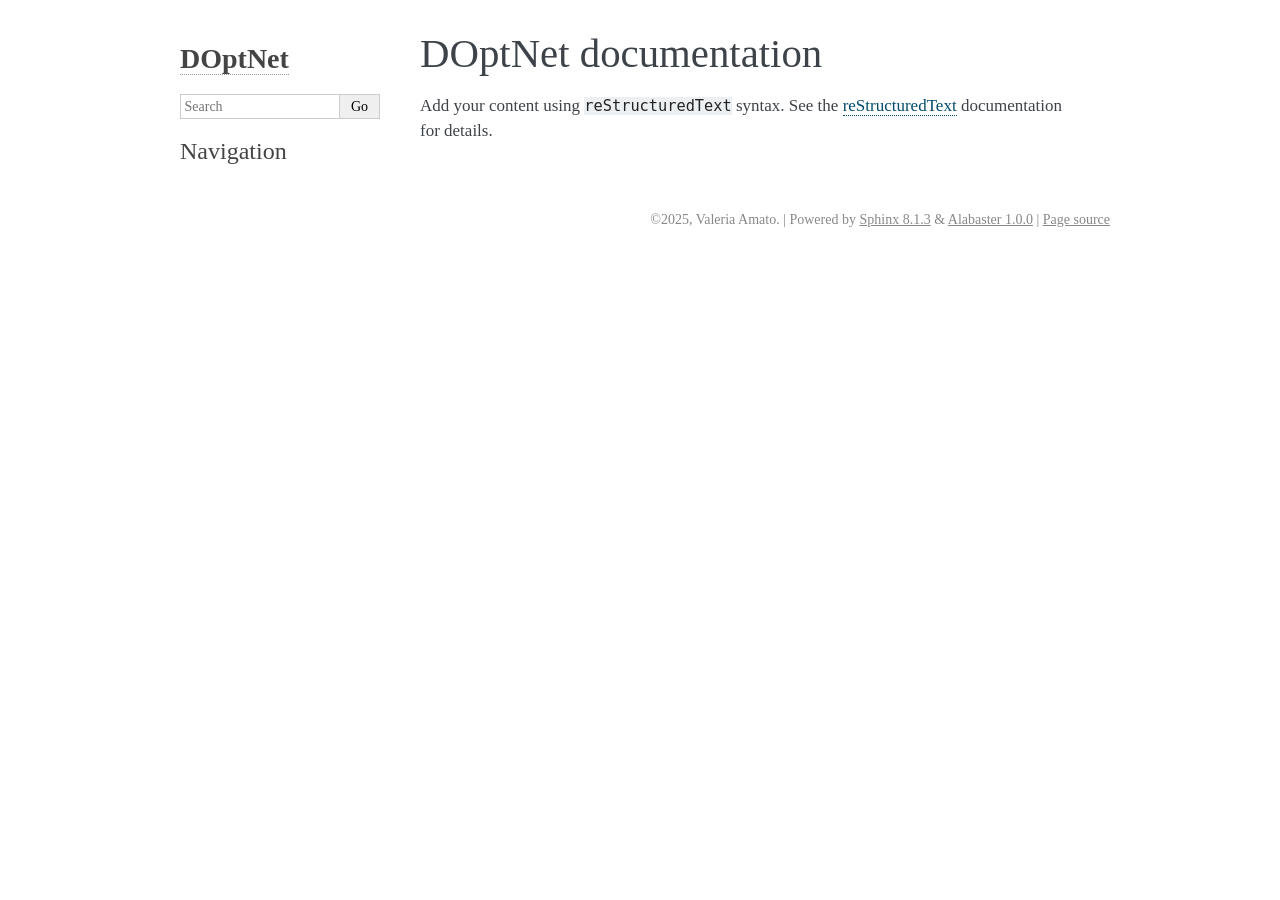
==== docs/_build/html/index.html @ 1e1698b0 "documentation build" ====
<!DOCTYPE html>

<html lang="en" data-content_root="./">
  <head>
    <meta charset="utf-8" />
    <meta name="viewport" content="width=device-width, initial-scale=1.0" /><meta name="viewport" content="width=device-width, initial-scale=1" />

    <title>DOptNet documentation &#8212; DOptNet 0.1.0 documentation</title>
    <link rel="stylesheet" type="text/css" href="_static/pygments.css?v=5ecbeea2" />
    <link rel="stylesheet" type="text/css" href="_static/basic.css?v=686e5160" />
    <link rel="stylesheet" type="text/css" href="_static/alabaster.css?v=27fed22d" />
    <script src="_static/documentation_options.js?v=01f34227"></script>
    <script src="_static/doctools.js?v=9bcbadda"></script>
    <script src="_static/sphinx_highlight.js?v=dc90522c"></script>
    <link rel="index" title="Index" href="genindex.html" />
    <link rel="search" title="Search" href="search.html" />
   
  <link rel="stylesheet" href="_static/custom.css" type="text/css" />
  

  
  

  </head><body>
  

    <div class="document">
      <div class="documentwrapper">
        <div class="bodywrapper">
          

          <div class="body" role="main">
            
  <section id="doptnet-documentation">
<h1>DOptNet documentation<a class="headerlink" href="#doptnet-documentation" title="Link to this heading">¶</a></h1>
<p>Add your content using <code class="docutils literal notranslate"><span class="pre">reStructuredText</span></code> syntax. See the
<a class="reference external" href="https://www.sphinx-doc.org/en/master/usage/restructuredtext/index.html">reStructuredText</a>
documentation for details.</p>
<div class="toctree-wrapper compound">
</div>
</section>


          </div>
          
        </div>
      </div>
      <div class="sphinxsidebar" role="navigation" aria-label="Main">
        <div class="sphinxsidebarwrapper">
<h1 class="logo"><a href="#">DOptNet</a></h1>









<search id="searchbox" style="display: none" role="search">
    <div class="searchformwrapper">
    <form class="search" action="search.html" method="get">
      <input type="text" name="q" aria-labelledby="searchlabel" autocomplete="off" autocorrect="off" autocapitalize="off" spellcheck="false" placeholder="Search"/>
      <input type="submit" value="Go" />
    </form>
    </div>
</search>
<script>document.getElementById('searchbox').style.display = "block"</script><h3>Navigation</h3>

<div class="relations">
<h3>Related Topics</h3>
<ul>
  <li><a href="#">Documentation overview</a><ul>
  </ul></li>
</ul>
</div>








        </div>
      </div>
      <div class="clearer"></div>
    </div>
    <div class="footer">
      &#169;2025, Valeria Amato.
      
      |
      Powered by <a href="https://www.sphinx-doc.org/">Sphinx 8.1.3</a>
      &amp; <a href="https://alabaster.readthedocs.io">Alabaster 1.0.0</a>
      
      |
      <a href="_sources/index.rst.txt"
          rel="nofollow">Page source</a>
    </div>

    

    
  </body>
</html>
---- docs/_build/html/_static/basic.css ----
/*
 * Sphinx stylesheet -- basic theme.
 */

/* -- main layout ----------------------------------------------------------- */

div.clearer {
    clear: both;
}

div.section::after {
    display: block;
    content: '';
    clear: left;
}

/* -- relbar ---------------------------------------------------------------- */

div.related {
    width: 100%;
    font-size: 90%;
}

div.related h3 {
    display: none;
}

div.related ul {
    margin: 0;
    padding: 0 0 0 10px;
    list-style: none;
}

div.related li {
    display: inline;
}

div.related li.right {
    float: right;
    margin-right: 5px;
}

/* -- sidebar --------------------------------------------------------------- */

div.sphinxsidebarwrapper {
    padding: 10px 5px 0 10px;
}

div.sphinxsidebar {
    float: left;
    width: 230px;
    margin-left: -100%;
    font-size: 90%;
    word-wrap: break-word;
    overflow-wrap : break-word;
}

div.sphinxsidebar ul {
    list-style: none;
}

div.sphinxsidebar ul ul,
div.sphinxsidebar ul.want-points {
    margin-left: 20px;
    list-style: square;
}

div.sphinxsidebar ul ul {
    margin-top: 0;
    margin-bottom: 0;
}

div.sphinxsidebar form {
    margin-top: 10px;
}

div.sphinxsidebar input {
    border: 1px solid #98dbcc;
    font-family: sans-serif;
    font-size: 1em;
}

div.sphinxsidebar #searchbox form.search {
    overflow: hidden;
}

div.sphinxsidebar #searchbox input[type="text"] {
    float: left;
    width: 80%;
    padding: 0.25em;
    box-sizing: border-box;
}

div.sphinxsidebar #searchbox input[type="submit"] {
    float: left;
    width: 20%;
    border-left: none;
    padding: 0.25em;
    box-sizing: border-box;
}


img {
    border: 0;
    max-width: 100%;
}

/* -- search page ----------------------------------------------------------- */

ul.search {
    margin-top: 10px;
}

ul.search li {
    padding: 5px 0;
}

ul.search li a {
    font-weight: bold;
}

ul.search li p.context {
    color: #888;
    margin: 2px 0 0 30px;
    text-align: left;
}

ul.keywordmatches li.goodmatch a {
    font-weight: bold;
}

/* -- index page ------------------------------------------------------------ */

table.contentstable {
    width: 90%;
    margin-left: auto;
    margin-right: auto;
}

table.contentstable p.biglink {
    line-height: 150%;
}

a.biglink {
    font-size: 1.3em;
}

span.linkdescr {
    font-style: italic;
    padding-top: 5px;
    font-size: 90%;
}

/* -- general index --------------------------------------------------------- */

table.indextable {
    width: 100%;
}

table.indextable td {
    text-align: left;
    vertical-align: top;
}

table.indextable ul {
    margin-top: 0;
    margin-bottom: 0;
    list-style-type: none;
}

table.indextable > tbody > tr > td > ul {
    padding-left: 0em;
}

table.indextable tr.pcap {
    height: 10px;
}

table.indextable tr.cap {
    margin-top: 10px;
    background-color: #f2f2f2;
}

img.toggler {
    margin-right: 3px;
    margin-top: 3px;
    cursor: pointer;
}

div.modindex-jumpbox {
    border-top: 1px solid #ddd;
    border-bottom: 1px solid #ddd;
    margin: 1em 0 1em 0;
    padding: 0.4em;
}

div.genindex-jumpbox {
    border-top: 1px solid #ddd;
    border-bottom: 1px solid #ddd;
    margin: 1em 0 1em 0;
    padding: 0.4em;
}

/* -- domain module index --------------------------------------------------- */

table.modindextable td {
    padding: 2px;
    border-collapse: collapse;
}

/* -- general body styles --------------------------------------------------- */

div.body {
    min-width: inherit;
    max-width: 800px;
}

div.body p, div.body dd, div.body li, div.body blockquote {
    -moz-hyphens: auto;
    -ms-hyphens: auto;
    -webkit-hyphens: auto;
    hyphens: auto;
}

a.headerlink {
    visibility: hidden;
}

a:visited {
    color: #551A8B;
}

h1:hover > a.headerlink,
h2:hover > a.headerlink,
h3:hover > a.headerlink,
h4:hover > a.headerlink,
h5:hover > a.headerlink,
h6:hover > a.headerlink,
dt:hover > a.headerlink,
caption:hover > a.headerlink,
p.caption:hover > a.headerlink,
div.code-block-caption:hover > a.headerlink {
    visibility: visible;
}

div.body p.caption {
    text-align: inherit;
}

div.body td {
    text-align: left;
}

.first {
    margin-top: 0 !important;
}

p.rubric {
    margin-top: 30px;
    font-weight: bold;
}

img.align-left, figure.align-left, .figure.align-left, object.align-left {
    clear: left;
    float: left;
    margin-right: 1em;
}

img.align-right, figure.align-right, .figure.align-right, object.align-right {
    clear: right;
    float: right;
    margin-left: 1em;
}

img.align-center, figure.align-center, .figure.align-center, object.align-center {
  display: block;
  margin-left: auto;
  margin-right: auto;
}

img.align-default, figure.align-default, .figure.align-default {
  display: block;
  margin-left: auto;
  margin-right: auto;
}

.align-left {
    text-align: left;
}

.align-center {
    text-align: center;
}

.align-default {
    text-align: center;
}

.align-right {
    text-align: right;
}

/* -- sidebars -------------------------------------------------------------- */

div.sidebar,
aside.sidebar {
    margin: 0 0 0.5em 1em;
    border: 1px solid #ddb;
    padding: 7px;
    background-color: #ffe;
    width: 40%;
    float: right;
    clear: right;
    overflow-x: auto;
}

p.sidebar-title {
    font-weight: bold;
}

nav.contents,
aside.topic,
div.admonition, div.topic, blockquote {
    clear: left;
}

/* -- topics ---------------------------------------------------------------- */

nav.contents,
aside.topic,
div.topic {
    border: 1px solid #ccc;
    padding: 7px;
    margin: 10px 0 10px 0;
}

p.topic-title {
    font-size: 1.1em;
    font-weight: bold;
    margin-top: 10px;
}

/* -- admonitions ----------------------------------------------------------- */

div.admonition {
    margin-top: 10px;
    margin-bottom: 10px;
    padding: 7px;
}

div.admonition dt {
    font-weight: bold;
}

p.admonition-title {
    margin: 0px 10px 5px 0px;
    font-weight: bold;
}

div.body p.centered {
    text-align: center;
    margin-top: 25px;
}

/* -- content of sidebars/topics/admonitions -------------------------------- */

div.sidebar > :last-child,
aside.sidebar > :last-child,
nav.contents > :last-child,
aside.topic > :last-child,
div.topic > :last-child,
div.admonition > :last-child {
    margin-bottom: 0;
}

div.sidebar::after,
aside.sidebar::after,
nav.contents::after,
aside.topic::after,
div.topic::after,
div.admonition::after,
blockquote::after {
    display: block;
    content: '';
    clear: both;
}

/* -- tables ---------------------------------------------------------------- */

table.docutils {
    margin-top: 10px;
    margin-bottom: 10px;
    border: 0;
    border-collapse: collapse;
}

table.align-center {
    margin-left: auto;
    margin-right: auto;
}

table.align-default {
    margin-left: auto;
    margin-right: auto;
}

table caption span.caption-number {
    font-style: italic;
}

table caption span.caption-text {
}

table.docutils td, table.docutils th {
    padding: 1px 8px 1px 5px;
    border-top: 0;
    border-left: 0;
    border-right: 0;
    border-bottom: 1px solid #aaa;
}

th {
    text-align: left;
    padding-right: 5px;
}

table.citation {
    border-left: solid 1px gray;
    margin-left: 1px;
}

table.citation td {
    border-bottom: none;
}

th > :first-child,
td > :first-child {
    margin-top: 0px;
}

th > :last-child,
td > :last-child {
    margin-bottom: 0px;
}

/* -- figures --------------------------------------------------------------- */

div.figure, figure {
    margin: 0.5em;
    padding: 0.5em;
}

div.figure p.caption, figcaption {
    padding: 0.3em;
}

div.figure p.caption span.caption-number,
figcaption span.caption-number {
    font-style: italic;
}

div.figure p.caption span.caption-text,
figcaption span.caption-text {
}

/* -- field list styles ----------------------------------------------------- */

table.field-list td, table.field-list th {
    border: 0 !important;
}

.field-list ul {
    margin: 0;
    padding-left: 1em;
}

.field-list p {
    margin: 0;
}

.field-name {
    -moz-hyphens: manual;
    -ms-hyphens: manual;
    -webkit-hyphens: manual;
    hyphens: manual;
}

/* -- hlist styles ---------------------------------------------------------- */

table.hlist {
    margin: 1em 0;
}

table.hlist td {
    vertical-align: top;
}

/* -- object description styles --------------------------------------------- */

.sig {
	font-family: 'Consolas', 'Menlo', 'DejaVu Sans Mono', 'Bitstream Vera Sans Mono', monospace;
}

.sig-name, code.descname {
    background-color: transparent;
    font-weight: bold;
}

.sig-name {
	font-size: 1.1em;
}

code.descname {
    font-size: 1.2em;
}

.sig-prename, code.descclassname {
    background-color: transparent;
}

.optional {
    font-size: 1.3em;
}

.sig-paren {
    font-size: larger;
}

.sig-param.n {
	font-style: italic;
}

/* C++ specific styling */

.sig-inline.c-texpr,
.sig-inline.cpp-texpr {
	font-family: unset;
}

.sig.c   .k, .sig.c   .kt,
.sig.cpp .k, .sig.cpp .kt {
	color: #0033B3;
}

.sig.c   .m,
.sig.cpp .m {
	color: #1750EB;
}

.sig.c   .s, .sig.c   .sc,
.sig.cpp .s, .sig.cpp .sc {
	color: #067D17;
}


/* -- other body styles ----------------------------------------------------- */

ol.arabic {
    list-style: decimal;
}

ol.loweralpha {
    list-style: lower-alpha;
}

ol.upperalpha {
    list-style: upper-alpha;
}

ol.lowerroman {
    list-style: lower-roman;
}

ol.upperroman {
    list-style: upper-roman;
}

:not(li) > ol > li:first-child > :first-child,
:not(li) > ul > li:first-child > :first-child {
    margin-top: 0px;
}

:not(li) > ol > li:last-child > :last-child,
:not(li) > ul > li:last-child > :last-child {
    margin-bottom: 0px;
}

ol.simple ol p,
ol.simple ul p,
ul.simple ol p,
ul.simple ul p {
    margin-top: 0;
}

ol.simple > li:not(:first-child) > p,
ul.simple > li:not(:first-child) > p {
    margin-top: 0;
}

ol.simple p,
ul.simple p {
    margin-bottom: 0;
}

aside.footnote > span,
div.citation > span {
    float: left;
}
aside.footnote > span:last-of-type,
div.citation > span:last-of-type {
  padding-right: 0.5em;
}
aside.footnote > p {
  margin-left: 2em;
}
div.citation > p {
  margin-left: 4em;
}
aside.footnote > p:last-of-type,
div.citation > p:last-of-type {
    margin-bottom: 0em;
}
aside.footnote > p:last-of-type:after,
div.citation > p:last-of-type:after {
    content: "";
    clear: both;
}

dl.field-list {
    display: grid;
    grid-template-columns: fit-content(30%) auto;
}

dl.field-list > dt {
    font-weight: bold;
    word-break: break-word;
    padding-left: 0.5em;
    padding-right: 5px;
}

dl.field-list > dd {
    padding-left: 0.5em;
    margin-top: 0em;
    margin-left: 0em;
    margin-bottom: 0em;
}

dl {
    margin-bottom: 15px;
}

dd > :first-child {
    margin-top: 0px;
}

dd ul, dd table {
    margin-bottom: 10px;
}

dd {
    margin-top: 3px;
    margin-bottom: 10px;
    margin-left: 30px;
}

.sig dd {
    margin-top: 0px;
    margin-bottom: 0px;
}

.sig dl {
    margin-top: 0px;
    margin-bottom: 0px;
}

dl > dd:last-child,
dl > dd:last-child > :last-child {
    margin-bottom: 0;
}

dt:target, span.highlighted {
    background-color: #fbe54e;
}

rect.highlighted {
    fill: #fbe54e;
}

dl.glossary dt {
    font-weight: bold;
    font-size: 1.1em;
}

.versionmodified {
    font-style: italic;
}

.system-message {
    background-color: #fda;
    padding: 5px;
    border: 3px solid red;
}

.footnote:target  {
    background-color: #ffa;
}

.line-block {
    display: block;
    margin-top: 1em;
    margin-bottom: 1em;
}

.line-block .line-block {
    margin-top: 0;
    margin-bottom: 0;
    margin-left: 1.5em;
}

.guilabel, .menuselection {
    font-family: sans-serif;
}

.accelerator {
    text-decoration: underline;
}

.classifier {
    font-style: oblique;
}

.classifier:before {
    font-style: normal;
    margin: 0 0.5em;
    content: ":";
    display: inline-block;
}

abbr, acronym {
    border-bottom: dotted 1px;
    cursor: help;
}

.translated {
    background-color: rgba(207, 255, 207, 0.2)
}

.untranslated {
    background-color: rgba(255, 207, 207, 0.2)
}

/* -- code displays --------------------------------------------------------- */

pre {
    overflow: auto;
    overflow-y: hidden;  /* fixes display issues on Chrome browsers */
}

pre, div[class*="highlight-"] {
    clear: both;
}

span.pre {
    -moz-hyphens: none;
    -ms-hyphens: none;
    -webkit-hyphens: none;
    hyphens: none;
    white-space: nowrap;
}

div[class*="highlight-"] {
    margin: 1em 0;
}

td.linenos pre {
    border: 0;
    background-color: transparent;
    color: #aaa;
}

table.highlighttable {
    display: block;
}

table.highlighttable tbody {
    display: block;
}

table.highlighttable tr {
    display: flex;
}

table.highlighttable td {
    margin: 0;
    padding: 0;
}

table.highlighttable td.linenos {
    padding-right: 0.5em;
}

table.highlighttable td.code {
    flex: 1;
    overflow: hidden;
}

.highlight .hll {
    display: block;
}

div.highlight pre,
table.highlighttable pre {
    margin: 0;
}

div.code-block-caption + div {
    margin-top: 0;
}

div.code-block-caption {
    margin-top: 1em;
    padding: 2px 5px;
    font-size: small;
}

div.code-block-caption code {
    background-color: transparent;
}

table.highlighttable td.linenos,
span.linenos,
div.highlight span.gp {  /* gp: Generic.Prompt */
  user-select: none;
  -webkit-user-select: text; /* Safari fallback only */
  -webkit-user-select: none; /* Chrome/Safari */
  -moz-user-select: none; /* Firefox */
  -ms-user-select: none; /* IE10+ */
}

div.code-block-caption span.caption-number {
    padding: 0.1em 0.3em;
    font-style: italic;
}

div.code-block-caption span.caption-text {
}

div.literal-block-wrapper {
    margin: 1em 0;
}

code.xref, a code {
    background-color: transparent;
    font-weight: bold;
}

h1 code, h2 code, h3 code, h4 code, h5 code, h6 code {
    background-color: transparent;
}

.viewcode-link {
    float: right;
}

.viewcode-back {
    float: right;
    font-family: sans-serif;
}

div.viewcode-block:target {
    margin: -1px -10px;
    padding: 0 10px;
}

/* -- math display ---------------------------------------------------------- */

img.math {
    vertical-align: middle;
}

div.body div.math p {
    text-align: center;
}

span.eqno {
    float: right;
}

span.eqno a.headerlink {
    position: absolute;
    z-index: 1;
}

div.math:hover a.headerlink {
    visibility: visible;
}

/* -- printout stylesheet --------------------------------------------------- */

@media print {
    div.document,
    div.documentwrapper,
    div.bodywrapper {
        margin: 0 !important;
        width: 100%;
    }

    div.sphinxsidebar,
    div.related,
    div.footer,
    #top-link {
        display: none;
    }
}
---- docs/_build/html/_static/alabaster.css ----
/* -- page layout ----------------------------------------------------------- */

body {
    font-family: Georgia, serif;
    font-size: 17px;
    background-color: #fff;
    color: #000;
    margin: 0;
    padding: 0;
}


div.document {
    width: 940px;
    margin: 30px auto 0 auto;
}

div.documentwrapper {
    float: left;
    width: 100%;
}

div.bodywrapper {
    margin: 0 0 0 220px;
}

div.sphinxsidebar {
    width: 220px;
    font-size: 14px;
    line-height: 1.5;
}

hr {
    border: 1px solid #B1B4B6;
}

div.body {
    background-color: #fff;
    color: #3E4349;
    padding: 0 30px 0 30px;
}

div.body > .section {
    text-align: left;
}

div.footer {
    width: 940px;
    margin: 20px auto 30px auto;
    font-size: 14px;
    color: #888;
    text-align: right;
}

div.footer a {
    color: #888;
}

p.caption {
    font-family: inherit;
    font-size: inherit;
}


div.relations {
    display: none;
}


div.sphinxsidebar {
    max-height: 100%;
    overflow-y: auto;
}

div.sphinxsidebar a {
    color: #444;
    text-decoration: none;
    border-bottom: 1px dotted #999;
}

div.sphinxsidebar a:hover {
    border-bottom: 1px solid #999;
}

div.sphinxsidebarwrapper {
    padding: 18px 10px;
}

div.sphinxsidebarwrapper p.logo {
    padding: 0;
    margin: -10px 0 0 0px;
    text-align: center;
}

div.sphinxsidebarwrapper h1.logo {
    margin-top: -10px;
    text-align: center;
    margin-bottom: 5px;
    text-align: left;
}

div.sphinxsidebarwrapper h1.logo-name {
    margin-top: 0px;
}

div.sphinxsidebarwrapper p.blurb {
    margin-top: 0;
    font-style: normal;
}

div.sphinxsidebar h3,
div.sphinxsidebar h4 {
    font-family: Georgia, serif;
    color: #444;
    font-size: 24px;
    font-weight: normal;
    margin: 0 0 5px 0;
    padding: 0;
}

div.sphinxsidebar h4 {
    font-size: 20px;
}

div.sphinxsidebar h3 a {
    color: #444;
}

div.sphinxsidebar p.logo a,
div.sphinxsidebar h3 a,
div.sphinxsidebar p.logo a:hover,
div.sphinxsidebar h3 a:hover {
    border: none;
}

div.sphinxsidebar p {
    color: #555;
    margin: 10px 0;
}

div.sphinxsidebar ul {
    margin: 10px 0;
    padding: 0;
    color: #000;
}

div.sphinxsidebar ul li.toctree-l1 > a {
    font-size: 120%;
}

div.sphinxsidebar ul li.toctree-l2 > a {
    font-size: 110%;
}

div.sphinxsidebar input {
    border: 1px solid #CCC;
    font-family: Georgia, serif;
    font-size: 1em;
}

div.sphinxsidebar #searchbox {
    margin: 1em 0;
}

div.sphinxsidebar .search > div {
    display: table-cell;
}

div.sphinxsidebar hr {
    border: none;
    height: 1px;
    color: #AAA;
    background: #AAA;

    text-align: left;
    margin-left: 0;
    width: 50%;
}

div.sphinxsidebar .badge {
    border-bottom: none;
}

div.sphinxsidebar .badge:hover {
    border-bottom: none;
}

/* To address an issue with donation coming after search */
div.sphinxsidebar h3.donation {
    margin-top: 10px;
}

/* -- body styles ----------------------------------------------------------- */

a {
    color: #004B6B;
    text-decoration: underline;
}

a:hover {
    color: #6D4100;
    text-decoration: underline;
}

div.body h1,
div.body h2,
div.body h3,
div.body h4,
div.body h5,
div.body h6 {
    font-family: Georgia, serif;
    font-weight: normal;
    margin: 30px 0px 10px 0px;
    padding: 0;
}

div.body h1 { margin-top: 0; padding-top: 0; font-size: 240%; }
div.body h2 { font-size: 180%; }
div.body h3 { font-size: 150%; }
div.body h4 { font-size: 130%; }
div.body h5 { font-size: 100%; }
div.body h6 { font-size: 100%; }

a.headerlink {
    color: #DDD;
    padding: 0 4px;
    text-decoration: none;
}

a.headerlink:hover {
    color: #444;
    background: #EAEAEA;
}

div.body p, div.body dd, div.body li {
    line-height: 1.4em;
}

div.admonition {
    margin: 20px 0px;
    padding: 10px 30px;
    background-color: #EEE;
    border: 1px solid #CCC;
}

div.admonition tt.xref, div.admonition code.xref, div.admonition a tt {
    background-color: #FBFBFB;
    border-bottom: 1px solid #fafafa;
}

div.admonition p.admonition-title {
    font-family: Georgia, serif;
    font-weight: normal;
    font-size: 24px;
    margin: 0 0 10px 0;
    padding: 0;
    line-height: 1;
}

div.admonition p.last {
    margin-bottom: 0;
}

dt:target, .highlight {
    background: #FAF3E8;
}

div.warning {
    background-color: #FCC;
    border: 1px solid #FAA;
}

div.danger {
    background-color: #FCC;
    border: 1px solid #FAA;
    -moz-box-shadow: 2px 2px 4px #D52C2C;
    -webkit-box-shadow: 2px 2px 4px #D52C2C;
    box-shadow: 2px 2px 4px #D52C2C;
}

div.error {
    background-color: #FCC;
    border: 1px solid #FAA;
    -moz-box-shadow: 2px 2px 4px #D52C2C;
    -webkit-box-shadow: 2px 2px 4px #D52C2C;
    box-shadow: 2px 2px 4px #D52C2C;
}

div.caution {
    background-color: #FCC;
    border: 1px solid #FAA;
}

div.attention {
    background-color: #FCC;
    border: 1px solid #FAA;
}

div.important {
    background-color: #EEE;
    border: 1px solid #CCC;
}

div.note {
    background-color: #EEE;
    border: 1px solid #CCC;
}

div.tip {
    background-color: #EEE;
    border: 1px solid #CCC;
}

div.hint {
    background-color: #EEE;
    border: 1px solid #CCC;
}

div.seealso {
    background-color: #EEE;
    border: 1px solid #CCC;
}

div.topic {
    background-color: #EEE;
}

p.admonition-title {
    display: inline;
}

p.admonition-title:after {
    content: ":";
}

pre, tt, code {
    font-family: 'Consolas', 'Menlo', 'DejaVu Sans Mono', 'Bitstream Vera Sans Mono', monospace;
    font-size: 0.9em;
}

.hll {
    background-color: #FFC;
    margin: 0 -12px;
    padding: 0 12px;
    display: block;
}

img.screenshot {
}

tt.descname, tt.descclassname, code.descname, code.descclassname {
    font-size: 0.95em;
}

tt.descname, code.descname {
    padding-right: 0.08em;
}

img.screenshot {
    -moz-box-shadow: 2px 2px 4px #EEE;
    -webkit-box-shadow: 2px 2px 4px #EEE;
    box-shadow: 2px 2px 4px #EEE;
}

table.docutils {
    border: 1px solid #888;
    -moz-box-shadow: 2px 2px 4px #EEE;
    -webkit-box-shadow: 2px 2px 4px #EEE;
    box-shadow: 2px 2px 4px #EEE;
}

table.docutils td, table.docutils th {
    border: 1px solid #888;
    padding: 0.25em 0.7em;
}

table.field-list, table.footnote {
    border: none;
    -moz-box-shadow: none;
    -webkit-box-shadow: none;
    box-shadow: none;
}

table.footnote {
    margin: 15px 0;
    width: 100%;
    border: 1px solid #EEE;
    background: #FDFDFD;
    font-size: 0.9em;
}

table.footnote + table.footnote {
    margin-top: -15px;
    border-top: none;
}

table.field-list th {
    padding: 0 0.8em 0 0;
}

table.field-list td {
    padding: 0;
}

table.field-list p {
    margin-bottom: 0.8em;
}

/* Cloned from
 * https://github.com/sphinx-doc/sphinx/commit/ef60dbfce09286b20b7385333d63a60321784e68
 */
.field-name {
    -moz-hyphens: manual;
    -ms-hyphens: manual;
    -webkit-hyphens: manual;
    hyphens: manual;
}

table.footnote td.label {
    width: .1px;
    padding: 0.3em 0 0.3em 0.5em;
}

table.footnote td {
    padding: 0.3em 0.5em;
}

dl {
    margin-left: 0;
    margin-right: 0;
    margin-top: 0;
    padding: 0;
}

dl dd {
    margin-left: 30px;
}

blockquote {
    margin: 0 0 0 30px;
    padding: 0;
}

ul, ol {
    /* Matches the 30px from the narrow-screen "li > ul" selector below */
    margin: 10px 0 10px 30px;
    padding: 0;
}

pre {
    background: unset;
    padding: 7px 30px;
    margin: 15px 0px;
    line-height: 1.3em;
}

div.viewcode-block:target {
    background: #ffd;
}

dl pre, blockquote pre, li pre {
    margin-left: 0;
    padding-left: 30px;
}

tt, code {
    background-color: #ecf0f3;
    color: #222;
    /* padding: 1px 2px; */
}

tt.xref, code.xref, a tt {
    background-color: #FBFBFB;
    border-bottom: 1px solid #fff;
}

a.reference {
    text-decoration: none;
    border-bottom: 1px dotted #004B6B;
}

a.reference:hover {
    border-bottom: 1px solid #6D4100;
}

/* Don't put an underline on images */
a.image-reference, a.image-reference:hover {
    border-bottom: none;
}

a.footnote-reference {
    text-decoration: none;
    font-size: 0.7em;
    vertical-align: top;
    border-bottom: 1px dotted #004B6B;
}

a.footnote-reference:hover {
    border-bottom: 1px solid #6D4100;
}

a:hover tt, a:hover code {
    background: #EEE;
}

@media screen and (max-width: 940px) {

    body {
        margin: 0;
        padding: 20px 30px;
    }

    div.documentwrapper {
        float: none;
        background: #fff;
        margin-left: 0;
        margin-top: 0;
        margin-right: 0;
        margin-bottom: 0;
    }

    div.sphinxsidebar {
        display: block;
        float: none;
        width: unset;
        margin: 50px -30px -20px -30px;
        padding: 10px 20px;
        background: #333;
        color: #FFF;
    }

    div.sphinxsidebar h3, div.sphinxsidebar h4, div.sphinxsidebar p,
    div.sphinxsidebar h3 a {
        color: #fff;
    }

    div.sphinxsidebar a {
        color: #AAA;
    }

    div.sphinxsidebar p.logo {
        display: none;
    }

    div.document {
        width: 100%;
        margin: 0;
    }

    div.footer {
        display: none;
    }

    div.bodywrapper {
        margin: 0;
    }

    div.body {
        min-height: 0;
        min-width: auto; /* fixes width on small screens, breaks .hll */
        padding: 0;
    }
    
    .hll {
        /* "fixes" the breakage */
        width: max-content;
    }

    .rtd_doc_footer {
        display: none;
    }

    .document {
        width: auto;
    }

    .footer {
        width: auto;
    }

    .github {
        display: none;
    }

    ul {
        margin-left: 0;
    }

    li > ul {
       /* Matches the 30px from the "ul, ol" selector above */
        margin-left: 30px;
    }
}


/* misc. */

.revsys-inline {
    display: none!important;
}

/* Hide ugly table cell borders in ..bibliography:: directive output */
table.docutils.citation, table.docutils.citation td, table.docutils.citation th {
  border: none;
  /* Below needed in some edge cases; if not applied, bottom shadows appear */
  -moz-box-shadow: none;
  -webkit-box-shadow: none;
  box-shadow: none;
}


/* relbar */

.related {
    line-height: 30px;
    width: 100%;
    font-size: 0.9rem;
}

.related.top {
    border-bottom: 1px solid #EEE;
    margin-bottom: 20px;
}

.related.bottom {
    border-top: 1px solid #EEE;
}

.related ul {
    padding: 0;
    margin: 0;
    list-style: none;
}

.related li {
    display: inline;
}

nav#rellinks {
    float: right;
}

nav#rellinks li+li:before {
    content: "|";
}

nav#breadcrumbs li+li:before {
    content: "\00BB";
}

/* Hide certain items when printing */
@media print {
    div.related {
        display: none;
    }
}

img.github  {
    position: absolute;
    top: 0;
    border: 0;
    right: 0;
}
---- docs/_build/html/_static/custom.css ----
/* This file intentionally left blank. */
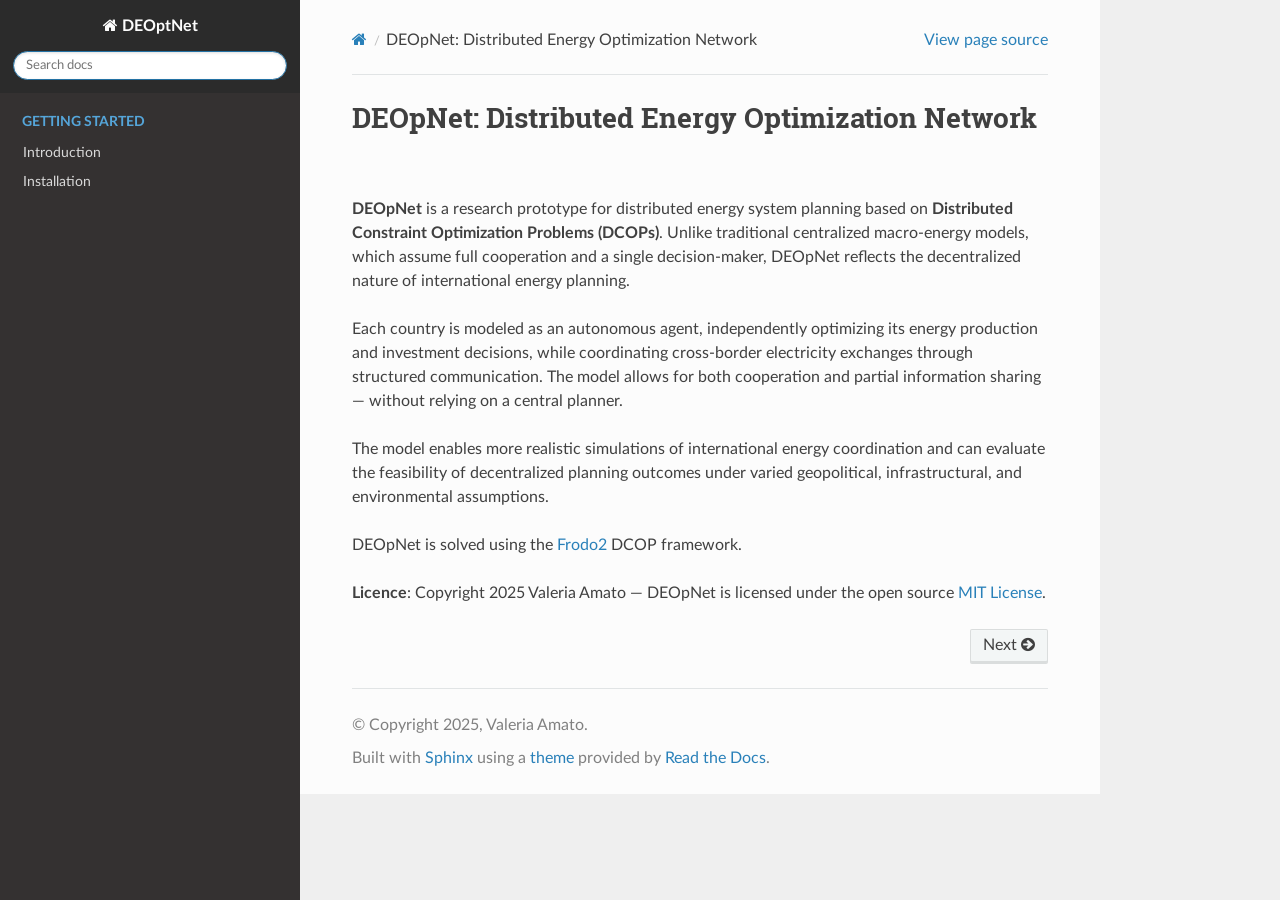
==== commit 17c65ef9: "update documentation - new layout" ====
--- a/docs/_build/html/index.html
+++ b/docs/_build/html/index.html
@@ -1,105 +1,124 @@
+
+
 <!DOCTYPE html>
+<html class="writer-html5" lang="en" data-content_root="./">
+<head>
+  <meta charset="utf-8" /><meta name="viewport" content="width=device-width, initial-scale=1" />
 
-<html lang="en" data-content_root="./">
-  <head>
-    <meta charset="utf-8" />
-    <meta name="viewport" content="width=device-width, initial-scale=1.0" /><meta name="viewport" content="width=device-width, initial-scale=1" />
+  <meta name="viewport" content="width=device-width, initial-scale=1.0" />
+  <title>DEOpNet: Distributed Energy Optimization Network &mdash; DEOptNet 0.1.0 documentation</title>
+      <link rel="stylesheet" type="text/css" href="_static/pygments.css?v=b86133f3" />
+      <link rel="stylesheet" type="text/css" href="_static/css/theme.css?v=e59714d7" />
+      <link rel="stylesheet" type="text/css" href="_static/custom.css?v=1c65b594" />
 
-    <title>DOptNet documentation &#8212; DOptNet 0.1.0 documentation</title>
-    <link rel="stylesheet" type="text/css" href="_static/pygments.css?v=5ecbeea2" />
-    <link rel="stylesheet" type="text/css" href="_static/basic.css?v=686e5160" />
-    <link rel="stylesheet" type="text/css" href="_static/alabaster.css?v=27fed22d" />
-    <script src="_static/documentation_options.js?v=01f34227"></script>
-    <script src="_static/doctools.js?v=9bcbadda"></script>
-    <script src="_static/sphinx_highlight.js?v=dc90522c"></script>
+  
+      <script src="_static/jquery.js?v=5d32c60e"></script>
+      <script src="_static/_sphinx_javascript_frameworks_compat.js?v=2cd50e6c"></script>
+      <script src="_static/documentation_options.js?v=01f34227"></script>
+      <script src="_static/doctools.js?v=9bcbadda"></script>
+      <script src="_static/sphinx_highlight.js?v=dc90522c"></script>
+    <script src="_static/js/theme.js"></script>
     <link rel="index" title="Index" href="genindex.html" />
     <link rel="search" title="Search" href="search.html" />
-   
-  <link rel="stylesheet" href="_static/custom.css" type="text/css" />
-  
+    <link rel="next" title="Introduction" href="getting-started/Introduction.html" /> 
+</head>
 
-  
-  
+<body class="wy-body-for-nav"> 
+  <div class="wy-grid-for-nav">
+    <nav data-toggle="wy-nav-shift" class="wy-nav-side">
+      <div class="wy-side-scroll">
+        <div class="wy-side-nav-search"  style="background: #2b2b2b" >
 
-  </head><body>
-  
+          
+          
+          <a href="#" class="icon icon-home">
+            DEOptNet
+          </a>
+<div role="search">
+  <form id="rtd-search-form" class="wy-form" action="search.html" method="get">
+    <input type="text" name="q" placeholder="Search docs" aria-label="Search docs" />
+    <input type="hidden" name="check_keywords" value="yes" />
+    <input type="hidden" name="area" value="default" />
+  </form>
+</div>
+        </div><div class="wy-menu wy-menu-vertical" data-spy="affix" role="navigation" aria-label="Navigation menu">
+              <p class="caption" role="heading"><span class="caption-text">Getting Started</span></p>
+<ul>
+<li class="toctree-l1"><a class="reference internal" href="getting-started/Introduction.html">Introduction</a></li>
+<li class="toctree-l1"><a class="reference internal" href="getting-started/Installation.html">Installation</a></li>
+</ul>
 
-    <div class="document">
-      <div class="documentwrapper">
-        <div class="bodywrapper">
-          
+        </div>
+      </div>
+    </nav>
 
-          <div class="body" role="main">
-            
-  <section id="doptnet-documentation">
-<h1>DOptNet documentation<a class="headerlink" href="#doptnet-documentation" title="Link to this heading">¶</a></h1>
-<p>Add your content using <code class="docutils literal notranslate"><span class="pre">reStructuredText</span></code> syntax. See the
-<a class="reference external" href="https://www.sphinx-doc.org/en/master/usage/restructuredtext/index.html">reStructuredText</a>
-documentation for details.</p>
+    <section data-toggle="wy-nav-shift" class="wy-nav-content-wrap"><nav class="wy-nav-top" aria-label="Mobile navigation menu"  style="background: #2b2b2b" >
+          <i data-toggle="wy-nav-top" class="fa fa-bars"></i>
+          <a href="#">DEOptNet</a>
+      </nav>
+
+      <div class="wy-nav-content">
+        <div class="rst-content">
+          <div role="navigation" aria-label="Page navigation">
+  <ul class="wy-breadcrumbs">
+      <li><a href="#" class="icon icon-home" aria-label="Home"></a></li>
+      <li class="breadcrumb-item active">DEOpNet: Distributed Energy Optimization Network</li>
+      <li class="wy-breadcrumbs-aside">
+            <a href="_sources/index.rst.txt" rel="nofollow"> View page source</a>
+      </li>
+  </ul>
+  <hr/>
+</div>
+          <div role="main" class="document" itemscope="itemscope" itemtype="http://schema.org/Article">
+           <div itemprop="articleBody">
+             
+  <section id="deopnet-distributed-energy-optimization-network">
+<h1>DEOpNet: Distributed Energy Optimization Network<a class="headerlink" href="#deopnet-distributed-energy-optimization-network" title="Link to this heading"></a></h1>
+<p><strong>DEOpNet</strong> is a research prototype for distributed energy system planning based on
+<strong>Distributed Constraint Optimization Problems (DCOPs)</strong>. Unlike traditional
+centralized macro-energy models, which assume full cooperation and a single decision-maker,
+DEOpNet reflects the decentralized nature of international energy planning.</p>
+<p>Each country is modeled as an autonomous agent, independently optimizing its energy
+production and investment decisions, while coordinating cross-border electricity exchanges
+through structured communication. The model allows for both cooperation and partial
+information sharing — without relying on a central planner.</p>
+<p>The model enables more realistic simulations of international energy coordination and
+can evaluate the feasibility of decentralized planning outcomes under varied geopolitical,
+infrastructural, and environmental assumptions.</p>
+<p>DEOpNet is solved using the <a class="reference external" href="https://frodo-ai.tech/">Frodo2</a> DCOP framework.</p>
 <div class="toctree-wrapper compound">
 </div>
+<p><strong>Licence</strong>: Copyright 2025 Valeria Amato — DEOpNet is licensed under the open source <a class="reference external" href="https://github.com/PyPSA/PyPSA/blob/master/LICENSE.txt">MIT License</a>.</p>
 </section>
 
 
+           </div>
           </div>
-          
+          <footer><div class="rst-footer-buttons" role="navigation" aria-label="Footer">
+        <a href="getting-started/Introduction.html" class="btn btn-neutral float-right" title="Introduction" accesskey="n" rel="next">Next <span class="fa fa-arrow-circle-right" aria-hidden="true"></span></a>
+    </div>
+
+  <hr/>
+
+  <div role="contentinfo">
+    <p>&#169; Copyright 2025, Valeria Amato.</p>
+  </div>
+
+  Built with <a href="https://www.sphinx-doc.org/">Sphinx</a> using a
+    <a href="https://github.com/readthedocs/sphinx_rtd_theme">theme</a>
+    provided by <a href="https://readthedocs.org">Read the Docs</a>.
+   
+
+</footer>
         </div>
       </div>
-      <div class="sphinxsidebar" role="navigation" aria-label="Main">
-        <div class="sphinxsidebarwrapper">
-<h1 class="logo"><a href="#">DOptNet</a></h1>
+    </section>
+  </div>
+  <script>
+      jQuery(function () {
+          SphinxRtdTheme.Navigation.enable(true);
+      });
+  </script> 
 
-
-
-
-
-
-
-
-
-<search id="searchbox" style="display: none" role="search">
-    <div class="searchformwrapper">
-    <form class="search" action="search.html" method="get">
-      <input type="text" name="q" aria-labelledby="searchlabel" autocomplete="off" autocorrect="off" autocapitalize="off" spellcheck="false" placeholder="Search"/>
-      <input type="submit" value="Go" />
-    </form>
-    </div>
-</search>
-<script>document.getElementById('searchbox').style.display = "block"</script><h3>Navigation</h3>
-
-<div class="relations">
-<h3>Related Topics</h3>
-<ul>
-  <li><a href="#">Documentation overview</a><ul>
-  </ul></li>
-</ul>
-</div>
-
-
-
-
-
-
-
-
-        </div>
-      </div>
-      <div class="clearer"></div>
-    </div>
-    <div class="footer">
-      &#169;2025, Valeria Amato.
-      
-      |
-      Powered by <a href="https://www.sphinx-doc.org/">Sphinx 8.1.3</a>
-      &amp; <a href="https://alabaster.readthedocs.io">Alabaster 1.0.0</a>
-      
-      |
-      <a href="_sources/index.rst.txt"
-          rel="nofollow">Page source</a>
-    </div>
-
-    
-
-    
-  </body>
+</body>
 </html>
--- a/docs/_build/html/_static/pygments.css
+++ b/docs/_build/html/_static/pygments.css
@@ -0,0 +1,75 @@
+pre { line-height: 125%; }
+td.linenos .normal { color: inherit; background-color: transparent; padding-left: 5px; padding-right: 5px; }
+span.linenos { color: inherit; background-color: transparent; padding-left: 5px; padding-right: 5px; }
+td.linenos .special { color: #000000; background-color: #ffffc0; padding-left: 5px; padding-right: 5px; }
+span.linenos.special { color: #000000; background-color: #ffffc0; padding-left: 5px; padding-right: 5px; }
+.highlight .hll { background-color: #ffffcc }
+.highlight { background: #f8f8f8; }
+.highlight .c { color: #3D7B7B; font-style: italic } /* Comment */
+.highlight .err { border: 1px solid #F00 } /* Error */
+.highlight .k { color: #008000; font-weight: bold } /* Keyword */
+.highlight .o { color: #666 } /* Operator */
+.highlight .ch { color: #3D7B7B; font-style: italic } /* Comment.Hashbang */
+.highlight .cm { color: #3D7B7B; font-style: italic } /* Comment.Multiline */
+.highlight .cp { color: #9C6500 } /* Comment.Preproc */
+.highlight .cpf { color: #3D7B7B; font-style: italic } /* Comment.PreprocFile */
+.highlight .c1 { color: #3D7B7B; font-style: italic } /* Comment.Single */
+.highlight .cs { color: #3D7B7B; font-style: italic } /* Comment.Special */
+.highlight .gd { color: #A00000 } /* Generic.Deleted */
+.highlight .ge { font-style: italic } /* Generic.Emph */
+.highlight .ges { font-weight: bold; font-style: italic } /* Generic.EmphStrong */
+.highlight .gr { color: #E40000 } /* Generic.Error */
+.highlight .gh { color: #000080; font-weight: bold } /* Generic.Heading */
+.highlight .gi { color: #008400 } /* Generic.Inserted */
+.highlight .go { color: #717171 } /* Generic.Output */
+.highlight .gp { color: #000080; font-weight: bold } /* Generic.Prompt */
+.highlight .gs { font-weight: bold } /* Generic.Strong */
+.highlight .gu { color: #800080; font-weight: bold } /* Generic.Subheading */
+.highlight .gt { color: #04D } /* Generic.Traceback */
+.highlight .kc { color: #008000; font-weight: bold } /* Keyword.Constant */
+.highlight .kd { color: #008000; font-weight: bold } /* Keyword.Declaration */
+.highlight .kn { color: #008000; font-weight: bold } /* Keyword.Namespace */
+.highlight .kp { color: #008000 } /* Keyword.Pseudo */
+.highlight .kr { color: #008000; font-weight: bold } /* Keyword.Reserved */
+.highlight .kt { color: #B00040 } /* Keyword.Type */
+.highlight .m { color: #666 } /* Literal.Number */
+.highlight .s { color: #BA2121 } /* Literal.String */
+.highlight .na { color: #687822 } /* Name.Attribute */
+.highlight .nb { color: #008000 } /* Name.Builtin */
+.highlight .nc { color: #00F; font-weight: bold } /* Name.Class */
+.highlight .no { color: #800 } /* Name.Constant */
+.highlight .nd { color: #A2F } /* Name.Decorator */
+.highlight .ni { color: #717171; font-weight: bold } /* Name.Entity */
+.highlight .ne { color: #CB3F38; font-weight: bold } /* Name.Exception */
+.highlight .nf { color: #00F } /* Name.Function */
+.highlight .nl { color: #767600 } /* Name.Label */
+.highlight .nn { color: #00F; font-weight: bold } /* Name.Namespace */
+.highlight .nt { color: #008000; font-weight: bold } /* Name.Tag */
+.highlight .nv { color: #19177C } /* Name.Variable */
+.highlight .ow { color: #A2F; font-weight: bold } /* Operator.Word */
+.highlight .w { color: #BBB } /* Text.Whitespace */
+.highlight .mb { color: #666 } /* Literal.Number.Bin */
+.highlight .mf { color: #666 } /* Literal.Number.Float */
+.highlight .mh { color: #666 } /* Literal.Number.Hex */
+.highlight .mi { color: #666 } /* Literal.Number.Integer */
+.highlight .mo { color: #666 } /* Literal.Number.Oct */
+.highlight .sa { color: #BA2121 } /* Literal.String.Affix */
+.highlight .sb { color: #BA2121 } /* Literal.String.Backtick */
+.highlight .sc { color: #BA2121 } /* Literal.String.Char */
+.highlight .dl { color: #BA2121 } /* Literal.String.Delimiter */
+.highlight .sd { color: #BA2121; font-style: italic } /* Literal.String.Doc */
+.highlight .s2 { color: #BA2121 } /* Literal.String.Double */
+.highlight .se { color: #AA5D1F; font-weight: bold } /* Literal.String.Escape */
+.highlight .sh { color: #BA2121 } /* Literal.String.Heredoc */
+.highlight .si { color: #A45A77; font-weight: bold } /* Literal.String.Interpol */
+.highlight .sx { color: #008000 } /* Literal.String.Other */
+.highlight .sr { color: #A45A77 } /* Literal.String.Regex */
+.highlight .s1 { color: #BA2121 } /* Literal.String.Single */
+.highlight .ss { color: #19177C } /* Literal.String.Symbol */
+.highlight .bp { color: #008000 } /* Name.Builtin.Pseudo */
+.highlight .fm { color: #00F } /* Name.Function.Magic */
+.highlight .vc { color: #19177C } /* Name.Variable.Class */
+.highlight .vg { color: #19177C } /* Name.Variable.Global */
+.highlight .vi { color: #19177C } /* Name.Variable.Instance */
+.highlight .vm { color: #19177C } /* Name.Variable.Magic */
+.highlight .il { color: #666 } /* Literal.Number.Integer.Long */
--- a/docs/_build/html/_static/css/theme.css
+++ b/docs/_build/html/_static/css/theme.css
@@ -0,0 +1,4 @@
+html{box-sizing:border-box}*,:after,:before{box-sizing:inherit}article,aside,details,figcaption,figure,footer,header,hgroup,nav,section{display:block}audio,canvas,video{display:inline-block;*display:inline;*zoom:1}[hidden],audio:not([controls]){display:none}*{-webkit-box-sizing:border-box;-moz-box-sizing:border-box;box-sizing:border-box}html{font-size:100%;-webkit-text-size-adjust:100%;-ms-text-size-adjust:100%}body{margin:0}a:active,a:hover{outline:0}abbr[title]{border-bottom:1px dotted}b,strong{font-weight:700}blockquote{margin:0}dfn{font-style:italic}ins{background:#ff9;text-decoration:none}ins,mark{color:#000}mark{background:#ff0;font-style:italic;font-weight:700}.rst-content code,.rst-content tt,code,kbd,pre,samp{font-family:monospace,serif;_font-family:courier new,monospace;font-size:1em}pre{white-space:pre}q{quotes:none}q:after,q:before{content:"";content:none}small{font-size:85%}sub,sup{font-size:75%;line-height:0;position:relative;vertical-align:baseline}sup{top:-.5em}sub{bottom:-.25em}dl,ol,ul{margin:0;padding:0;list-style:none;list-style-image:none}li{list-style:none}dd{margin:0}img{border:0;-ms-interpolation-mode:bicubic;vertical-align:middle;max-width:100%}svg:not(:root){overflow:hidden}figure,form{margin:0}label{cursor:pointer}button,input,select,textarea{font-size:100%;margin:0;vertical-align:baseline;*vertical-align:middle}button,input{line-height:normal}button,input[type=button],input[type=reset],input[type=submit]{cursor:pointer;-webkit-appearance:button;*overflow:visible}button[disabled],input[disabled]{cursor:default}input[type=search]{-webkit-appearance:textfield;-moz-box-sizing:content-box;-webkit-box-sizing:content-box;box-sizing:content-box}textarea{resize:vertical}table{border-collapse:collapse;border-spacing:0}td{vertical-align:top}.chromeframe{margin:.2em 0;background:#ccc;color:#000;padding:.2em 0}.ir{display:block;border:0;text-indent:-999em;overflow:hidden;background-color:transparent;background-repeat:no-repeat;text-align:left;direction:ltr;*line-height:0}.ir br{display:none}.hidden{display:none!important;visibility:hidden}.visuallyhidden{border:0;clip:rect(0 0 0 0);height:1px;margin:-1px;overflow:hidden;padding:0;position:absolute;width:1px}.visuallyhidden.focusable:active,.visuallyhidden.focusable:focus{clip:auto;height:auto;margin:0;overflow:visible;position:static;width:auto}.invisible{visibility:hidden}.relative{position:relative}big,small{font-size:100%}@media print{body,html,section{background:none!important}*{box-shadow:none!important;text-shadow:none!important;filter:none!important;-ms-filter:none!important}a,a:visited{text-decoration:underline}.ir a:after,a[href^="#"]:after,a[href^="javascript:"]:after{content:""}blockquote,pre{page-break-inside:avoid}thead{display:table-header-group}img,tr{page-break-inside:avoid}img{max-width:100%!important}@page{margin:.5cm}.rst-content .toctree-wrapper>p.caption,h2,h3,p{orphans:3;widows:3}.rst-content .toctree-wrapper>p.caption,h2,h3{page-break-after:avoid}}.btn,.fa:before,.icon:before,.rst-content .admonition,.rst-content .admonition-title:before,.rst-content .admonition-todo,.rst-content .attention,.rst-content .caution,.rst-content .code-block-caption .headerlink:before,.rst-content .danger,.rst-content .eqno .headerlink:before,.rst-content .error,.rst-content .hint,.rst-content .important,.rst-content .note,.rst-content .seealso,.rst-content .tip,.rst-content .warning,.rst-content code.download span:first-child:before,.rst-content dl dt .headerlink:before,.rst-content h1 .headerlink:before,.rst-content h2 .headerlink:before,.rst-content h3 .headerlink:before,.rst-content h4 .headerlink:before,.rst-content h5 .headerlink:before,.rst-content h6 .headerlink:before,.rst-content p.caption .headerlink:before,.rst-content p .headerlink:before,.rst-content table>caption .headerlink:before,.rst-content tt.download span:first-child:before,.wy-alert,.wy-dropdown .caret:before,.wy-inline-validate.wy-inline-validate-danger .wy-input-context:before,.wy-inline-validate.wy-inline-validate-info .wy-input-context:before,.wy-inline-validate.wy-inline-validate-success .wy-input-context:before,.wy-inline-validate.wy-inline-validate-warning .wy-input-context:before,.wy-menu-vertical li.current>a button.toctree-expand:before,.wy-menu-vertical li.on a button.toctree-expand:before,.wy-menu-vertical li button.toctree-expand:before,input[type=color],input[type=date],input[type=datetime-local],input[type=datetime],input[type=email],input[type=month],input[type=number],input[type=password],input[type=search],input[type=tel],input[type=text],input[type=time],input[type=url],input[type=week],select,textarea{-webkit-font-smoothing:antialiased}.clearfix{*zoom:1}.clearfix:after,.clearfix:before{display:table;content:""}.clearfix:after{clear:both}/*!
+ *  Font Awesome 4.7.0 by @davegandy - http://fontawesome.io - @fontawesome
+ *  License - http://fontawesome.io/license (Font: SIL OFL 1.1, CSS: MIT License)
+ */@font-face{font-family:FontAwesome;src:url(fonts/fontawesome-webfont.eot?674f50d287a8c48dc19ba404d20fe713);src:url(fonts/fontawesome-webfont.eot?674f50d287a8c48dc19ba404d20fe713?#iefix&v=4.7.0) format("embedded-opentype"),url(fonts/fontawesome-webfont.woff2?af7ae505a9eed503f8b8e6982036873e) format("woff2"),url(fonts/fontawesome-webfont.woff?fee66e712a8a08eef5805a46892932ad) format("woff"),url(fonts/fontawesome-webfont.ttf?b06871f281fee6b241d60582ae9369b9) format("truetype"),url(fonts/fontawesome-webfont.svg?912ec66d7572ff821749319396470bde#fontawesomeregular) format("svg");font-weight:400;font-style:normal}.fa,.icon,.rst-content .admonition-title,.rst-content .code-block-caption .headerlink,.rst-content .eqno .headerlink,.rst-content code.download span:first-child,.rst-content dl dt .headerlink,.rst-content h1 .headerlink,.rst-content h2 .headerlink,.rst-content h3 .headerlink,.rst-content h4 .headerlink,.rst-content h5 .headerlink,.rst-content h6 .headerlink,.rst-content p.caption .headerlink,.rst-content p .headerlink,.rst-content table>caption .headerlink,.rst-content tt.download span:first-child,.wy-menu-vertical li.current>a button.toctree-expand,.wy-menu-vertical li.on a button.toctree-expand,.wy-menu-vertical li button.toctree-expand{display:inline-block;font:normal normal normal 14px/1 FontAwesome;font-size:inherit;text-rendering:auto;-webkit-font-smoothing:antialiased;-moz-osx-font-smoothing:grayscale}.fa-lg{font-size:1.33333em;line-height:.75em;vertical-align:-15%}.fa-2x{font-size:2em}.fa-3x{font-size:3em}.fa-4x{font-size:4em}.fa-5x{font-size:5em}.fa-fw{width:1.28571em;text-align:center}.fa-ul{padding-left:0;margin-left:2.14286em;list-style-type:none}.fa-ul>li{position:relative}.fa-li{position:absolute;left:-2.14286em;width:2.14286em;top:.14286em;text-align:center}.fa-li.fa-lg{left:-1.85714em}.fa-border{padding:.2em .25em .15em;border:.08em solid #eee;border-radius:.1em}.fa-pull-left{float:left}.fa-pull-right{float:right}.fa-pull-left.icon,.fa.fa-pull-left,.rst-content .code-block-caption .fa-pull-left.headerlink,.rst-content .eqno .fa-pull-left.headerlink,.rst-content .fa-pull-left.admonition-title,.rst-content code.download span.fa-pull-left:first-child,.rst-content dl dt .fa-pull-left.headerlink,.rst-content h1 .fa-pull-left.headerlink,.rst-content h2 .fa-pull-left.headerlink,.rst-content h3 .fa-pull-left.headerlink,.rst-content h4 .fa-pull-left.headerlink,.rst-content h5 .fa-pull-left.headerlink,.rst-content h6 .fa-pull-left.headerlink,.rst-content p .fa-pull-left.headerlink,.rst-content table>caption .fa-pull-left.headerlink,.rst-content tt.download span.fa-pull-left:first-child,.wy-menu-vertical li.current>a button.fa-pull-left.toctree-expand,.wy-menu-vertical li.on a button.fa-pull-left.toctree-expand,.wy-menu-vertical li button.fa-pull-left.toctree-expand{margin-right:.3em}.fa-pull-right.icon,.fa.fa-pull-right,.rst-content .code-block-caption .fa-pull-right.headerlink,.rst-content .eqno .fa-pull-right.headerlink,.rst-content .fa-pull-right.admonition-title,.rst-content code.download span.fa-pull-right:first-child,.rst-content dl dt .fa-pull-right.headerlink,.rst-content h1 .fa-pull-right.headerlink,.rst-content h2 .fa-pull-right.headerlink,.rst-content h3 .fa-pull-right.headerlink,.rst-content h4 .fa-pull-right.headerlink,.rst-content h5 .fa-pull-right.headerlink,.rst-content h6 .fa-pull-right.headerlink,.rst-content p .fa-pull-right.headerlink,.rst-content table>caption .fa-pull-right.headerlink,.rst-content tt.download span.fa-pull-right:first-child,.wy-menu-vertical li.current>a button.fa-pull-right.toctree-expand,.wy-menu-vertical li.on a button.fa-pull-right.toctree-expand,.wy-menu-vertical li button.fa-pull-right.toctree-expand{margin-left:.3em}.pull-right{float:right}.pull-left{float:left}.fa.pull-left,.pull-left.icon,.rst-content .code-block-caption .pull-left.headerlink,.rst-content .eqno .pull-left.headerlink,.rst-content .pull-left.admonition-title,.rst-content code.download span.pull-left:first-child,.rst-content dl dt .pull-left.headerlink,.rst-content h1 .pull-left.headerlink,.rst-content h2 .pull-left.headerlink,.rst-content h3 .pull-left.headerlink,.rst-content h4 .pull-left.headerlink,.rst-content h5 .pull-left.headerlink,.rst-content h6 .pull-left.headerlink,.rst-content p .pull-left.headerlink,.rst-content table>caption .pull-left.headerlink,.rst-content tt.download span.pull-left:first-child,.wy-menu-vertical li.current>a button.pull-left.toctree-expand,.wy-menu-vertical li.on a button.pull-left.toctree-expand,.wy-menu-vertical li button.pull-left.toctree-expand{margin-right:.3em}.fa.pull-right,.pull-right.icon,.rst-content .code-block-caption .pull-right.headerlink,.rst-content .eqno .pull-right.headerlink,.rst-content .pull-right.admonition-title,.rst-content code.download span.pull-right:first-child,.rst-content dl dt .pull-right.headerlink,.rst-content h1 .pull-right.headerlink,.rst-content h2 .pull-right.headerlink,.rst-content h3 .pull-right.headerlink,.rst-content h4 .pull-right.headerlink,.rst-content h5 .pull-right.headerlink,.rst-content h6 .pull-right.headerlink,.rst-content p .pull-right.headerlink,.rst-content table>caption .pull-right.headerlink,.rst-content tt.download span.pull-right:first-child,.wy-menu-vertical li.current>a button.pull-right.toctree-expand,.wy-menu-vertical li.on a button.pull-right.toctree-expand,.wy-menu-vertical li button.pull-right.toctree-expand{margin-left:.3em}.fa-spin{-webkit-animation:fa-spin 2s linear infinite;animation:fa-spin 2s linear infinite}.fa-pulse{-webkit-animation:fa-spin 1s steps(8) infinite;animation:fa-spin 1s steps(8) infinite}@-webkit-keyframes fa-spin{0%{-webkit-transform:rotate(0deg);transform:rotate(0deg)}to{-webkit-transform:rotate(359deg);transform:rotate(359deg)}}@keyframes fa-spin{0%{-webkit-transform:rotate(0deg);transform:rotate(0deg)}to{-webkit-transform:rotate(359deg);transform:rotate(359deg)}}.fa-rotate-90{-ms-filter:"progid:DXImageTransform.Microsoft.BasicImage(rotation=1)";-webkit-transform:rotate(90deg);-ms-transform:rotate(90deg);transform:rotate(90deg)}.fa-rotate-180{-ms-filter:"progid:DXImageTransform.Microsoft.BasicImage(rotation=2)";-webkit-transform:rotate(180deg);-ms-transform:rotate(180deg);transform:rotate(180deg)}.fa-rotate-270{-ms-filter:"progid:DXImageTransform.Microsoft.BasicImage(rotation=3)";-webkit-transform:rotate(270deg);-ms-transform:rotate(270deg);transform:rotate(270deg)}.fa-flip-horizontal{-ms-filter:"progid:DXImageTransform.Microsoft.BasicImage(rotation=0, mirror=1)";-webkit-transform:scaleX(-1);-ms-transform:scaleX(-1);transform:scaleX(-1)}.fa-flip-vertical{-ms-filter:"progid:DXImageTransform.Microsoft.BasicImage(rotation=2, mirror=1)";-webkit-transform:scaleY(-1);-ms-transform:scaleY(-1);transform:scaleY(-1)}:root .fa-flip-horizontal,:root .fa-flip-vertical,:root .fa-rotate-90,:root .fa-rotate-180,:root .fa-rotate-270{filter:none}.fa-stack{position:relative;display:inline-block;width:2em;height:2em;line-height:2em;vertical-align:middle}.fa-stack-1x,.fa-stack-2x{position:absolute;left:0;width:100%;text-align:center}.fa-stack-1x{line-height:inherit}.fa-stack-2x{font-size:2em}.fa-inverse{color:#fff}.fa-glass:before{content:""}.fa-music:before{content:""}.fa-search:before,.icon-search:before{content:""}.fa-envelope-o:before{content:""}.fa-heart:before{content:""}.fa-star:before{content:""}.fa-star-o:before{content:""}.fa-user:before{content:""}.fa-film:before{content:""}.fa-th-large:before{content:""}.fa-th:before{content:""}.fa-th-list:before{content:""}.fa-check:before{content:""}.fa-close:before,.fa-remove:before,.fa-times:before{content:""}.fa-search-plus:before{content:""}.fa-search-minus:before{content:""}.fa-power-off:before{content:""}.fa-signal:before{content:""}.fa-cog:before,.fa-gear:before{content:""}.fa-trash-o:before{content:""}.fa-home:before,.icon-home:before{content:""}.fa-file-o:before{content:""}.fa-clock-o:before{content:""}.fa-road:before{content:""}.fa-download:before,.rst-content code.download span:first-child:before,.rst-content tt.download span:first-child:before{content:""}.fa-arrow-circle-o-down:before{content:""}.fa-arrow-circle-o-up:before{content:""}.fa-inbox:before{content:""}.fa-play-circle-o:before{content:""}.fa-repeat:before,.fa-rotate-right:before{content:""}.fa-refresh:before{content:""}.fa-list-alt:before{content:""}.fa-lock:before{content:""}.fa-flag:before{content:""}.fa-headphones:before{content:""}.fa-volume-off:before{content:""}.fa-volume-down:before{content:""}.fa-volume-up:before{content:""}.fa-qrcode:before{content:""}.fa-barcode:before{content:""}.fa-tag:before{content:""}.fa-tags:before{content:""}.fa-book:before,.icon-book:before{content:""}.fa-bookmark:before{content:""}.fa-print:before{content:""}.fa-camera:before{content:""}.fa-font:before{content:""}.fa-bold:before{content:""}.fa-italic:before{content:""}.fa-text-height:before{content:""}.fa-text-width:before{content:""}.fa-align-left:before{content:""}.fa-align-center:before{content:""}.fa-align-right:before{content:""}.fa-align-justify:before{content:""}.fa-list:before{content:""}.fa-dedent:before,.fa-outdent:before{content:""}.fa-indent:before{content:""}.fa-video-camera:before{content:""}.fa-image:before,.fa-photo:before,.fa-picture-o:before{content:""}.fa-pencil:before{content:""}.fa-map-marker:before{content:""}.fa-adjust:before{content:""}.fa-tint:before{content:""}.fa-edit:before,.fa-pencil-square-o:before{content:""}.fa-share-square-o:before{content:""}.fa-check-square-o:before{content:""}.fa-arrows:before{content:""}.fa-step-backward:before{content:""}.fa-fast-backward:before{content:""}.fa-backward:before{content:""}.fa-play:before{content:""}.fa-pause:before{content:""}.fa-stop:before{content:""}.fa-forward:before{content:""}.fa-fast-forward:before{content:""}.fa-step-forward:before{content:""}.fa-eject:before{content:""}.fa-chevron-left:before{content:""}.fa-chevron-right:before{content:""}.fa-plus-circle:before{content:""}.fa-minus-circle:before{content:""}.fa-times-circle:before,.wy-inline-validate.wy-inline-validate-danger .wy-input-context:before{content:""}.fa-check-circle:before,.wy-inline-validate.wy-inline-validate-success .wy-input-context:before{content:""}.fa-question-circle:before{content:""}.fa-info-circle:before{content:""}.fa-crosshairs:before{content:""}.fa-times-circle-o:before{content:""}.fa-check-circle-o:before{content:""}.fa-ban:before{content:""}.fa-arrow-left:before{content:""}.fa-arrow-right:before{content:""}.fa-arrow-up:before{content:""}.fa-arrow-down:before{content:""}.fa-mail-forward:before,.fa-share:before{content:""}.fa-expand:before{content:""}.fa-compress:before{content:""}.fa-plus:before{content:""}.fa-minus:before{content:""}.fa-asterisk:before{content:""}.fa-exclamation-circle:before,.rst-content .admonition-title:before,.wy-inline-validate.wy-inline-validate-info .wy-input-context:before,.wy-inline-validate.wy-inline-validate-warning .wy-input-context:before{content:""}.fa-gift:before{content:""}.fa-leaf:before{content:""}.fa-fire:before,.icon-fire:before{content:""}.fa-eye:before{content:""}.fa-eye-slash:before{content:""}.fa-exclamation-triangle:before,.fa-warning:before{content:""}.fa-plane:before{content:""}.fa-calendar:before{content:""}.fa-random:before{content:""}.fa-comment:before{content:""}.fa-magnet:before{content:""}.fa-chevron-up:before{content:""}.fa-chevron-down:before{content:""}.fa-retweet:before{content:""}.fa-shopping-cart:before{content:""}.fa-folder:before{content:""}.fa-folder-open:before{content:""}.fa-arrows-v:before{content:""}.fa-arrows-h:before{content:""}.fa-bar-chart-o:before,.fa-bar-chart:before{content:""}.fa-twitter-square:before{content:""}.fa-facebook-square:before{content:""}.fa-camera-retro:before{content:""}.fa-key:before{content:""}.fa-cogs:before,.fa-gears:before{content:""}.fa-comments:before{content:""}.fa-thumbs-o-up:before{content:""}.fa-thumbs-o-down:before{content:""}.fa-star-half:before{content:""}.fa-heart-o:before{content:""}.fa-sign-out:before{content:""}.fa-linkedin-square:before{content:""}.fa-thumb-tack:before{content:""}.fa-external-link:before{content:""}.fa-sign-in:before{content:""}.fa-trophy:before{content:""}.fa-github-square:before{content:""}.fa-upload:before{content:""}.fa-lemon-o:before{content:""}.fa-phone:before{content:""}.fa-square-o:before{content:""}.fa-bookmark-o:before{content:""}.fa-phone-square:before{content:""}.fa-twitter:before{content:""}.fa-facebook-f:before,.fa-facebook:before{content:""}.fa-github:before,.icon-github:before{content:""}.fa-unlock:before{content:""}.fa-credit-card:before{content:""}.fa-feed:before,.fa-rss:before{content:""}.fa-hdd-o:before{content:""}.fa-bullhorn:before{content:""}.fa-bell:before{content:""}.fa-certificate:before{content:""}.fa-hand-o-right:before{content:""}.fa-hand-o-left:before{content:""}.fa-hand-o-up:before{content:""}.fa-hand-o-down:before{content:""}.fa-arrow-circle-left:before,.icon-circle-arrow-left:before{content:""}.fa-arrow-circle-right:before,.icon-circle-arrow-right:before{content:""}.fa-arrow-circle-up:before{content:""}.fa-arrow-circle-down:before{content:""}.fa-globe:before{content:""}.fa-wrench:before{content:""}.fa-tasks:before{content:""}.fa-filter:before{content:""}.fa-briefcase:before{content:""}.fa-arrows-alt:before{content:""}.fa-group:before,.fa-users:before{content:""}.fa-chain:before,.fa-link:before,.icon-link:before{content:""}.fa-cloud:before{content:""}.fa-flask:before{content:""}.fa-cut:before,.fa-scissors:before{content:""}.fa-copy:before,.fa-files-o:before{content:""}.fa-paperclip:before{content:""}.fa-floppy-o:before,.fa-save:before{content:""}.fa-square:before{content:""}.fa-bars:before,.fa-navicon:before,.fa-reorder:before{content:""}.fa-list-ul:before{content:""}.fa-list-ol:before{content:""}.fa-strikethrough:before{content:""}.fa-underline:before{content:""}.fa-table:before{content:""}.fa-magic:before{content:""}.fa-truck:before{content:""}.fa-pinterest:before{content:""}.fa-pinterest-square:before{content:""}.fa-google-plus-square:before{content:""}.fa-google-plus:before{content:""}.fa-money:before{content:""}.fa-caret-down:before,.icon-caret-down:before,.wy-dropdown .caret:before{content:""}.fa-caret-up:before{content:""}.fa-caret-left:before{content:""}.fa-caret-right:before{content:""}.fa-columns:before{content:""}.fa-sort:before,.fa-unsorted:before{content:""}.fa-sort-desc:before,.fa-sort-down:before{content:""}.fa-sort-asc:before,.fa-sort-up:before{content:""}.fa-envelope:before{content:""}.fa-linkedin:before{content:""}.fa-rotate-left:before,.fa-undo:before{content:""}.fa-gavel:before,.fa-legal:before{content:""}.fa-dashboard:before,.fa-tachometer:before{content:""}.fa-comment-o:before{content:""}.fa-comments-o:before{content:""}.fa-bolt:before,.fa-flash:before{content:""}.fa-sitemap:before{content:""}.fa-umbrella:before{content:""}.fa-clipboard:before,.fa-paste:before{content:""}.fa-lightbulb-o:before{content:""}.fa-exchange:before{content:""}.fa-cloud-download:before{content:""}.fa-cloud-upload:before{content:""}.fa-user-md:before{content:""}.fa-stethoscope:before{content:""}.fa-suitcase:before{content:""}.fa-bell-o:before{content:""}.fa-coffee:before{content:""}.fa-cutlery:before{content:""}.fa-file-text-o:before{content:""}.fa-building-o:before{content:""}.fa-hospital-o:before{content:""}.fa-ambulance:before{content:""}.fa-medkit:before{content:""}.fa-fighter-jet:before{content:""}.fa-beer:before{content:""}.fa-h-square:before{content:""}.fa-plus-square:before{content:""}.fa-angle-double-left:before{content:""}.fa-angle-double-right:before{content:""}.fa-angle-double-up:before{content:""}.fa-angle-double-down:before{content:""}.fa-angle-left:before{content:""}.fa-angle-right:before{content:""}.fa-angle-up:before{content:""}.fa-angle-down:before{content:""}.fa-desktop:before{content:""}.fa-laptop:before{content:""}.fa-tablet:before{content:""}.fa-mobile-phone:before,.fa-mobile:before{content:""}.fa-circle-o:before{content:""}.fa-quote-left:before{content:""}.fa-quote-right:before{content:""}.fa-spinner:before{content:""}.fa-circle:before{content:""}.fa-mail-reply:before,.fa-reply:before{content:""}.fa-github-alt:before{content:""}.fa-folder-o:before{content:""}.fa-folder-open-o:before{content:""}.fa-smile-o:before{content:""}.fa-frown-o:before{content:""}.fa-meh-o:before{content:""}.fa-gamepad:before{content:""}.fa-keyboard-o:before{content:""}.fa-flag-o:before{content:""}.fa-flag-checkered:before{content:""}.fa-terminal:before{content:""}.fa-code:before{content:""}.fa-mail-reply-all:before,.fa-reply-all:before{content:""}.fa-star-half-empty:before,.fa-star-half-full:before,.fa-star-half-o:before{content:""}.fa-location-arrow:before{content:""}.fa-crop:before{content:""}.fa-code-fork:before{content:""}.fa-chain-broken:before,.fa-unlink:before{content:""}.fa-question:before{content:""}.fa-info:before{content:""}.fa-exclamation:before{content:""}.fa-superscript:before{content:""}.fa-subscript:before{content:""}.fa-eraser:before{content:""}.fa-puzzle-piece:before{content:""}.fa-microphone:before{content:""}.fa-microphone-slash:before{content:""}.fa-shield:before{content:""}.fa-calendar-o:before{content:""}.fa-fire-extinguisher:before{content:""}.fa-rocket:before{content:""}.fa-maxcdn:before{content:""}.fa-chevron-circle-left:before{content:""}.fa-chevron-circle-right:before{content:""}.fa-chevron-circle-up:before{content:""}.fa-chevron-circle-down:before{content:""}.fa-html5:before{content:""}.fa-css3:before{content:""}.fa-anchor:before{content:""}.fa-unlock-alt:before{content:""}.fa-bullseye:before{content:""}.fa-ellipsis-h:before{content:""}.fa-ellipsis-v:before{content:""}.fa-rss-square:before{content:""}.fa-play-circle:before{content:""}.fa-ticket:before{content:""}.fa-minus-square:before{content:""}.fa-minus-square-o:before,.wy-menu-vertical li.current>a button.toctree-expand:before,.wy-menu-vertical li.on a button.toctree-expand:before{content:""}.fa-level-up:before{content:""}.fa-level-down:before{content:""}.fa-check-square:before{content:""}.fa-pencil-square:before{content:""}.fa-external-link-square:before{content:""}.fa-share-square:before{content:""}.fa-compass:before{content:""}.fa-caret-square-o-down:before,.fa-toggle-down:before{content:""}.fa-caret-square-o-up:before,.fa-toggle-up:before{content:""}.fa-caret-square-o-right:before,.fa-toggle-right:before{content:""}.fa-eur:before,.fa-euro:before{content:""}.fa-gbp:before{content:""}.fa-dollar:before,.fa-usd:before{content:""}.fa-inr:before,.fa-rupee:before{content:""}.fa-cny:before,.fa-jpy:before,.fa-rmb:before,.fa-yen:before{content:""}.fa-rouble:before,.fa-rub:before,.fa-ruble:before{content:""}.fa-krw:before,.fa-won:before{content:""}.fa-bitcoin:before,.fa-btc:before{content:""}.fa-file:before{content:""}.fa-file-text:before{content:""}.fa-sort-alpha-asc:before{content:""}.fa-sort-alpha-desc:before{content:""}.fa-sort-amount-asc:before{content:""}.fa-sort-amount-desc:before{content:""}.fa-sort-numeric-asc:before{content:""}.fa-sort-numeric-desc:before{content:""}.fa-thumbs-up:before{content:""}.fa-thumbs-down:before{content:""}.fa-youtube-square:before{content:""}.fa-youtube:before{content:""}.fa-xing:before{content:""}.fa-xing-square:before{content:""}.fa-youtube-play:before{content:""}.fa-dropbox:before{content:""}.fa-stack-overflow:before{content:""}.fa-instagram:before{content:""}.fa-flickr:before{content:""}.fa-adn:before{content:""}.fa-bitbucket:before,.icon-bitbucket:before{content:""}.fa-bitbucket-square:before{content:""}.fa-tumblr:before{content:""}.fa-tumblr-square:before{content:""}.fa-long-arrow-down:before{content:""}.fa-long-arrow-up:before{content:""}.fa-long-arrow-left:before{content:""}.fa-long-arrow-right:before{content:""}.fa-apple:before{content:""}.fa-windows:before{content:""}.fa-android:before{content:""}.fa-linux:before{content:""}.fa-dribbble:before{content:""}.fa-skype:before{content:""}.fa-foursquare:before{content:""}.fa-trello:before{content:""}.fa-female:before{content:""}.fa-male:before{content:""}.fa-gittip:before,.fa-gratipay:before{content:""}.fa-sun-o:before{content:""}.fa-moon-o:before{content:""}.fa-archive:before{content:""}.fa-bug:before{content:""}.fa-vk:before{content:""}.fa-weibo:before{content:""}.fa-renren:before{content:""}.fa-pagelines:before{content:""}.fa-stack-exchange:before{content:""}.fa-arrow-circle-o-right:before{content:""}.fa-arrow-circle-o-left:before{content:""}.fa-caret-square-o-left:before,.fa-toggle-left:before{content:""}.fa-dot-circle-o:before{content:""}.fa-wheelchair:before{content:""}.fa-vimeo-square:before{content:""}.fa-try:before,.fa-turkish-lira:before{content:""}.fa-plus-square-o:before,.wy-menu-vertical li button.toctree-expand:before{content:""}.fa-space-shuttle:before{content:""}.fa-slack:before{content:""}.fa-envelope-square:before{content:""}.fa-wordpress:before{content:""}.fa-openid:before{content:""}.fa-bank:before,.fa-institution:before,.fa-university:before{content:""}.fa-graduation-cap:before,.fa-mortar-board:before{content:""}.fa-yahoo:before{content:""}.fa-google:before{content:""}.fa-reddit:before{content:""}.fa-reddit-square:before{content:""}.fa-stumbleupon-circle:before{content:""}.fa-stumbleupon:before{content:""}.fa-delicious:before{content:""}.fa-digg:before{content:""}.fa-pied-piper-pp:before{content:""}.fa-pied-piper-alt:before{content:""}.fa-drupal:before{content:""}.fa-joomla:before{content:""}.fa-language:before{content:""}.fa-fax:before{content:""}.fa-building:before{content:""}.fa-child:before{content:""}.fa-paw:before{content:""}.fa-spoon:before{content:""}.fa-cube:before{content:""}.fa-cubes:before{content:""}.fa-behance:before{content:""}.fa-behance-square:before{content:""}.fa-steam:before{content:""}.fa-steam-square:before{content:""}.fa-recycle:before{content:""}.fa-automobile:before,.fa-car:before{content:""}.fa-cab:before,.fa-taxi:before{content:""}.fa-tree:before{content:""}.fa-spotify:before{content:""}.fa-deviantart:before{content:""}.fa-soundcloud:before{content:""}.fa-database:before{content:""}.fa-file-pdf-o:before{content:""}.fa-file-word-o:before{content:""}.fa-file-excel-o:before{content:""}.fa-file-powerpoint-o:before{content:""}.fa-file-image-o:before,.fa-file-photo-o:before,.fa-file-picture-o:before{content:""}.fa-file-archive-o:before,.fa-file-zip-o:before{content:""}.fa-file-audio-o:before,.fa-file-sound-o:before{content:""}.fa-file-movie-o:before,.fa-file-video-o:before{content:""}.fa-file-code-o:before{content:""}.fa-vine:before{content:""}.fa-codepen:before{content:""}.fa-jsfiddle:before{content:""}.fa-life-bouy:before,.fa-life-buoy:before,.fa-life-ring:before,.fa-life-saver:before,.fa-support:before{content:""}.fa-circle-o-notch:before{content:""}.fa-ra:before,.fa-rebel:before,.fa-resistance:before{content:""}.fa-empire:before,.fa-ge:before{content:""}.fa-git-square:before{content:""}.fa-git:before{content:""}.fa-hacker-news:before,.fa-y-combinator-square:before,.fa-yc-square:before{content:""}.fa-tencent-weibo:before{content:""}.fa-qq:before{content:""}.fa-wechat:before,.fa-weixin:before{content:""}.fa-paper-plane:before,.fa-send:before{content:""}.fa-paper-plane-o:before,.fa-send-o:before{content:""}.fa-history:before{content:""}.fa-circle-thin:before{content:""}.fa-header:before{content:""}.fa-paragraph:before{content:""}.fa-sliders:before{content:""}.fa-share-alt:before{content:""}.fa-share-alt-square:before{content:""}.fa-bomb:before{content:""}.fa-futbol-o:before,.fa-soccer-ball-o:before{content:""}.fa-tty:before{content:""}.fa-binoculars:before{content:""}.fa-plug:before{content:""}.fa-slideshare:before{content:""}.fa-twitch:before{content:""}.fa-yelp:before{content:""}.fa-newspaper-o:before{content:""}.fa-wifi:before{content:""}.fa-calculator:before{content:""}.fa-paypal:before{content:""}.fa-google-wallet:before{content:""}.fa-cc-visa:before{content:""}.fa-cc-mastercard:before{content:""}.fa-cc-discover:before{content:""}.fa-cc-amex:before{content:""}.fa-cc-paypal:before{content:""}.fa-cc-stripe:before{content:""}.fa-bell-slash:before{content:""}.fa-bell-slash-o:before{content:""}.fa-trash:before{content:""}.fa-copyright:before{content:""}.fa-at:before{content:""}.fa-eyedropper:before{content:""}.fa-paint-brush:before{content:""}.fa-birthday-cake:before{content:""}.fa-area-chart:before{content:""}.fa-pie-chart:before{content:""}.fa-line-chart:before{content:""}.fa-lastfm:before{content:""}.fa-lastfm-square:before{content:""}.fa-toggle-off:before{content:""}.fa-toggle-on:before{content:""}.fa-bicycle:before{content:""}.fa-bus:before{content:""}.fa-ioxhost:before{content:""}.fa-angellist:before{content:""}.fa-cc:before{content:""}.fa-ils:before,.fa-shekel:before,.fa-sheqel:before{content:""}.fa-meanpath:before{content:""}.fa-buysellads:before{content:""}.fa-connectdevelop:before{content:""}.fa-dashcube:before{content:""}.fa-forumbee:before{content:""}.fa-leanpub:before{content:""}.fa-sellsy:before{content:""}.fa-shirtsinbulk:before{content:""}.fa-simplybuilt:before{content:""}.fa-skyatlas:before{content:""}.fa-cart-plus:before{content:""}.fa-cart-arrow-down:before{content:""}.fa-diamond:before{content:""}.fa-ship:before{content:""}.fa-user-secret:before{content:""}.fa-motorcycle:before{content:""}.fa-street-view:before{content:""}.fa-heartbeat:before{content:""}.fa-venus:before{content:""}.fa-mars:before{content:""}.fa-mercury:before{content:""}.fa-intersex:before,.fa-transgender:before{content:""}.fa-transgender-alt:before{content:""}.fa-venus-double:before{content:""}.fa-mars-double:before{content:""}.fa-venus-mars:before{content:""}.fa-mars-stroke:before{content:""}.fa-mars-stroke-v:before{content:""}.fa-mars-stroke-h:before{content:""}.fa-neuter:before{content:""}.fa-genderless:before{content:""}.fa-facebook-official:before{content:""}.fa-pinterest-p:before{content:""}.fa-whatsapp:before{content:""}.fa-server:before{content:""}.fa-user-plus:before{content:""}.fa-user-times:before{content:""}.fa-bed:before,.fa-hotel:before{content:""}.fa-viacoin:before{content:""}.fa-train:before{content:""}.fa-subway:before{content:""}.fa-medium:before{content:""}.fa-y-combinator:before,.fa-yc:before{content:""}.fa-optin-monster:before{content:""}.fa-opencart:before{content:""}.fa-expeditedssl:before{content:""}.fa-battery-4:before,.fa-battery-full:before,.fa-battery:before{content:""}.fa-battery-3:before,.fa-battery-three-quarters:before{content:""}.fa-battery-2:before,.fa-battery-half:before{content:""}.fa-battery-1:before,.fa-battery-quarter:before{content:""}.fa-battery-0:before,.fa-battery-empty:before{content:""}.fa-mouse-pointer:before{content:""}.fa-i-cursor:before{content:""}.fa-object-group:before{content:""}.fa-object-ungroup:before{content:""}.fa-sticky-note:before{content:""}.fa-sticky-note-o:before{content:""}.fa-cc-jcb:before{content:""}.fa-cc-diners-club:before{content:""}.fa-clone:before{content:""}.fa-balance-scale:before{content:""}.fa-hourglass-o:before{content:""}.fa-hourglass-1:before,.fa-hourglass-start:before{content:""}.fa-hourglass-2:before,.fa-hourglass-half:before{content:""}.fa-hourglass-3:before,.fa-hourglass-end:before{content:""}.fa-hourglass:before{content:""}.fa-hand-grab-o:before,.fa-hand-rock-o:before{content:""}.fa-hand-paper-o:before,.fa-hand-stop-o:before{content:""}.fa-hand-scissors-o:before{content:""}.fa-hand-lizard-o:before{content:""}.fa-hand-spock-o:before{content:""}.fa-hand-pointer-o:before{content:""}.fa-hand-peace-o:before{content:""}.fa-trademark:before{content:""}.fa-registered:before{content:""}.fa-creative-commons:before{content:""}.fa-gg:before{content:""}.fa-gg-circle:before{content:""}.fa-tripadvisor:before{content:""}.fa-odnoklassniki:before{content:""}.fa-odnoklassniki-square:before{content:""}.fa-get-pocket:before{content:""}.fa-wikipedia-w:before{content:""}.fa-safari:before{content:""}.fa-chrome:before{content:""}.fa-firefox:before{content:""}.fa-opera:before{content:""}.fa-internet-explorer:before{content:""}.fa-television:before,.fa-tv:before{content:""}.fa-contao:before{content:""}.fa-500px:before{content:""}.fa-amazon:before{content:""}.fa-calendar-plus-o:before{content:""}.fa-calendar-minus-o:before{content:""}.fa-calendar-times-o:before{content:""}.fa-calendar-check-o:before{content:""}.fa-industry:before{content:""}.fa-map-pin:before{content:""}.fa-map-signs:before{content:""}.fa-map-o:before{content:""}.fa-map:before{content:""}.fa-commenting:before{content:""}.fa-commenting-o:before{content:""}.fa-houzz:before{content:""}.fa-vimeo:before{content:""}.fa-black-tie:before{content:""}.fa-fonticons:before{content:""}.fa-reddit-alien:before{content:""}.fa-edge:before{content:""}.fa-credit-card-alt:before{content:""}.fa-codiepie:before{content:""}.fa-modx:before{content:""}.fa-fort-awesome:before{content:""}.fa-usb:before{content:""}.fa-product-hunt:before{content:""}.fa-mixcloud:before{content:""}.fa-scribd:before{content:""}.fa-pause-circle:before{content:""}.fa-pause-circle-o:before{content:""}.fa-stop-circle:before{content:""}.fa-stop-circle-o:before{content:""}.fa-shopping-bag:before{content:""}.fa-shopping-basket:before{content:""}.fa-hashtag:before{content:""}.fa-bluetooth:before{content:""}.fa-bluetooth-b:before{content:""}.fa-percent:before{content:""}.fa-gitlab:before,.icon-gitlab:before{content:""}.fa-wpbeginner:before{content:""}.fa-wpforms:before{content:""}.fa-envira:before{content:""}.fa-universal-access:before{content:""}.fa-wheelchair-alt:before{content:""}.fa-question-circle-o:before{content:""}.fa-blind:before{content:""}.fa-audio-description:before{content:""}.fa-volume-control-phone:before{content:""}.fa-braille:before{content:""}.fa-assistive-listening-systems:before{content:""}.fa-american-sign-language-interpreting:before,.fa-asl-interpreting:before{content:""}.fa-deaf:before,.fa-deafness:before,.fa-hard-of-hearing:before{content:""}.fa-glide:before{content:""}.fa-glide-g:before{content:""}.fa-sign-language:before,.fa-signing:before{content:""}.fa-low-vision:before{content:""}.fa-viadeo:before{content:""}.fa-viadeo-square:before{content:""}.fa-snapchat:before{content:""}.fa-snapchat-ghost:before{content:""}.fa-snapchat-square:before{content:""}.fa-pied-piper:before{content:""}.fa-first-order:before{content:""}.fa-yoast:before{content:""}.fa-themeisle:before{content:""}.fa-google-plus-circle:before,.fa-google-plus-official:before{content:""}.fa-fa:before,.fa-font-awesome:before{content:""}.fa-handshake-o:before{content:""}.fa-envelope-open:before{content:""}.fa-envelope-open-o:before{content:""}.fa-linode:before{content:""}.fa-address-book:before{content:""}.fa-address-book-o:before{content:""}.fa-address-card:before,.fa-vcard:before{content:""}.fa-address-card-o:before,.fa-vcard-o:before{content:""}.fa-user-circle:before{content:""}.fa-user-circle-o:before{content:""}.fa-user-o:before{content:""}.fa-id-badge:before{content:""}.fa-drivers-license:before,.fa-id-card:before{content:""}.fa-drivers-license-o:before,.fa-id-card-o:before{content:""}.fa-quora:before{content:""}.fa-free-code-camp:before{content:""}.fa-telegram:before{content:""}.fa-thermometer-4:before,.fa-thermometer-full:before,.fa-thermometer:before{content:""}.fa-thermometer-3:before,.fa-thermometer-three-quarters:before{content:""}.fa-thermometer-2:before,.fa-thermometer-half:before{content:""}.fa-thermometer-1:before,.fa-thermometer-quarter:before{content:""}.fa-thermometer-0:before,.fa-thermometer-empty:before{content:""}.fa-shower:before{content:""}.fa-bath:before,.fa-bathtub:before,.fa-s15:before{content:""}.fa-podcast:before{content:""}.fa-window-maximize:before{content:""}.fa-window-minimize:before{content:""}.fa-window-restore:before{content:""}.fa-times-rectangle:before,.fa-window-close:before{content:""}.fa-times-rectangle-o:before,.fa-window-close-o:before{content:""}.fa-bandcamp:before{content:""}.fa-grav:before{content:""}.fa-etsy:before{content:""}.fa-imdb:before{content:""}.fa-ravelry:before{content:""}.fa-eercast:before{content:""}.fa-microchip:before{content:""}.fa-snowflake-o:before{content:""}.fa-superpowers:before{content:""}.fa-wpexplorer:before{content:""}.fa-meetup:before{content:""}.sr-only{position:absolute;width:1px;height:1px;padding:0;margin:-1px;overflow:hidden;clip:rect(0,0,0,0);border:0}.sr-only-focusable:active,.sr-only-focusable:focus{position:static;width:auto;height:auto;margin:0;overflow:visible;clip:auto}.fa,.icon,.rst-content .admonition-title,.rst-content .code-block-caption .headerlink,.rst-content .eqno .headerlink,.rst-content code.download span:first-child,.rst-content dl dt .headerlink,.rst-content h1 .headerlink,.rst-content h2 .headerlink,.rst-content h3 .headerlink,.rst-content h4 .headerlink,.rst-content h5 .headerlink,.rst-content h6 .headerlink,.rst-content p.caption .headerlink,.rst-content p .headerlink,.rst-content table>caption .headerlink,.rst-content tt.download span:first-child,.wy-dropdown .caret,.wy-inline-validate.wy-inline-validate-danger .wy-input-context,.wy-inline-validate.wy-inline-validate-info .wy-input-context,.wy-inline-validate.wy-inline-validate-success .wy-input-context,.wy-inline-validate.wy-inline-validate-warning .wy-input-context,.wy-menu-vertical li.current>a button.toctree-expand,.wy-menu-vertical li.on a button.toctree-expand,.wy-menu-vertical li button.toctree-expand{font-family:inherit}.fa:before,.icon:before,.rst-content .admonition-title:before,.rst-content .code-block-caption .headerlink:before,.rst-content .eqno .headerlink:before,.rst-content code.download span:first-child:before,.rst-content dl dt .headerlink:before,.rst-content h1 .headerlink:before,.rst-content h2 .headerlink:before,.rst-content h3 .headerlink:before,.rst-content h4 .headerlink:before,.rst-content h5 .headerlink:before,.rst-content h6 .headerlink:before,.rst-content p.caption .headerlink:before,.rst-content p .headerlink:before,.rst-content table>caption .headerlink:before,.rst-content tt.download span:first-child:before,.wy-dropdown .caret:before,.wy-inline-validate.wy-inline-validate-danger .wy-input-context:before,.wy-inline-validate.wy-inline-validate-info .wy-input-context:before,.wy-inline-validate.wy-inline-validate-success .wy-input-context:before,.wy-inline-validate.wy-inline-validate-warning .wy-input-context:before,.wy-menu-vertical li.current>a button.toctree-expand:before,.wy-menu-vertical li.on a button.toctree-expand:before,.wy-menu-vertical li button.toctree-expand:before{font-family:FontAwesome;display:inline-block;font-style:normal;font-weight:400;line-height:1;text-decoration:inherit}.rst-content .code-block-caption a .headerlink,.rst-content .eqno a .headerlink,.rst-content a .admonition-title,.rst-content code.download a span:first-child,.rst-content dl dt a .headerlink,.rst-content h1 a .headerlink,.rst-content h2 a .headerlink,.rst-content h3 a .headerlink,.rst-content h4 a .headerlink,.rst-content h5 a .headerlink,.rst-content h6 a .headerlink,.rst-content p.caption a .headerlink,.rst-content p a .headerlink,.rst-content table>caption a .headerlink,.rst-content tt.download a span:first-child,.wy-menu-vertical li.current>a button.toctree-expand,.wy-menu-vertical li.on a button.toctree-expand,.wy-menu-vertical li a button.toctree-expand,a .fa,a .icon,a .rst-content .admonition-title,a .rst-content .code-block-caption .headerlink,a .rst-content .eqno .headerlink,a .rst-content code.download span:first-child,a .rst-content dl dt .headerlink,a .rst-content h1 .headerlink,a .rst-content h2 .headerlink,a .rst-content h3 .headerlink,a .rst-content h4 .headerlink,a .rst-content h5 .headerlink,a .rst-content h6 .headerlink,a .rst-content p.caption .headerlink,a .rst-content p .headerlink,a .rst-content table>caption .headerlink,a .rst-content tt.download span:first-child,a .wy-menu-vertical li button.toctree-expand{display:inline-block;text-decoration:inherit}.btn .fa,.btn .icon,.btn .rst-content .admonition-title,.btn .rst-content .code-block-caption .headerlink,.btn .rst-content .eqno .headerlink,.btn .rst-content code.download span:first-child,.btn .rst-content dl dt .headerlink,.btn .rst-content h1 .headerlink,.btn .rst-content h2 .headerlink,.btn .rst-content h3 .headerlink,.btn .rst-content h4 .headerlink,.btn .rst-content h5 .headerlink,.btn .rst-content h6 .headerlink,.btn .rst-content p .headerlink,.btn .rst-content table>caption .headerlink,.btn .rst-content tt.download span:first-child,.btn .wy-menu-vertical li.current>a button.toctree-expand,.btn .wy-menu-vertical li.on a button.toctree-expand,.btn .wy-menu-vertical li button.toctree-expand,.nav .fa,.nav .icon,.nav .rst-content .admonition-title,.nav .rst-content .code-block-caption .headerlink,.nav .rst-content .eqno .headerlink,.nav .rst-content code.download span:first-child,.nav .rst-content dl dt .headerlink,.nav .rst-content h1 .headerlink,.nav .rst-content h2 .headerlink,.nav .rst-content h3 .headerlink,.nav .rst-content h4 .headerlink,.nav .rst-content h5 .headerlink,.nav .rst-content h6 .headerlink,.nav .rst-content p .headerlink,.nav .rst-content table>caption .headerlink,.nav .rst-content tt.download span:first-child,.nav .wy-menu-vertical li.current>a button.toctree-expand,.nav .wy-menu-vertical li.on a button.toctree-expand,.nav .wy-menu-vertical li button.toctree-expand,.rst-content .btn .admonition-title,.rst-content .code-block-caption .btn .headerlink,.rst-content .code-block-caption .nav .headerlink,.rst-content .eqno .btn .headerlink,.rst-content .eqno .nav .headerlink,.rst-content .nav .admonition-title,.rst-content code.download .btn span:first-child,.rst-content code.download .nav span:first-child,.rst-content dl dt .btn .headerlink,.rst-content dl dt .nav .headerlink,.rst-content h1 .btn .headerlink,.rst-content h1 .nav .headerlink,.rst-content h2 .btn .headerlink,.rst-content h2 .nav .headerlink,.rst-content h3 .btn .headerlink,.rst-content h3 .nav .headerlink,.rst-content h4 .btn .headerlink,.rst-content h4 .nav .headerlink,.rst-content h5 .btn .headerlink,.rst-content h5 .nav .headerlink,.rst-content h6 .btn .headerlink,.rst-content h6 .nav .headerlink,.rst-content p .btn .headerlink,.rst-content p .nav .headerlink,.rst-content table>caption .btn .headerlink,.rst-content table>caption .nav .headerlink,.rst-content tt.download .btn span:first-child,.rst-content tt.download .nav span:first-child,.wy-menu-vertical li .btn button.toctree-expand,.wy-menu-vertical li.current>a .btn button.toctree-expand,.wy-menu-vertical li.current>a .nav button.toctree-expand,.wy-menu-vertical li .nav button.toctree-expand,.wy-menu-vertical li.on a .btn button.toctree-expand,.wy-menu-vertical li.on a .nav button.toctree-expand{display:inline}.btn .fa-large.icon,.btn .fa.fa-large,.btn .rst-content .code-block-caption .fa-large.headerlink,.btn .rst-content .eqno .fa-large.headerlink,.btn .rst-content .fa-large.admonition-title,.btn .rst-content code.download span.fa-large:first-child,.btn .rst-content dl dt .fa-large.headerlink,.btn .rst-content h1 .fa-large.headerlink,.btn .rst-content h2 .fa-large.headerlink,.btn .rst-content h3 .fa-large.headerlink,.btn .rst-content h4 .fa-large.headerlink,.btn .rst-content h5 .fa-large.headerlink,.btn .rst-content h6 .fa-large.headerlink,.btn .rst-content p .fa-large.headerlink,.btn .rst-content table>caption .fa-large.headerlink,.btn .rst-content tt.download span.fa-large:first-child,.btn .wy-menu-vertical li button.fa-large.toctree-expand,.nav .fa-large.icon,.nav .fa.fa-large,.nav .rst-content .code-block-caption .fa-large.headerlink,.nav .rst-content .eqno .fa-large.headerlink,.nav .rst-content .fa-large.admonition-title,.nav .rst-content code.download span.fa-large:first-child,.nav .rst-content dl dt .fa-large.headerlink,.nav .rst-content h1 .fa-large.headerlink,.nav .rst-content h2 .fa-large.headerlink,.nav .rst-content h3 .fa-large.headerlink,.nav .rst-content h4 .fa-large.headerlink,.nav .rst-content h5 .fa-large.headerlink,.nav .rst-content h6 .fa-large.headerlink,.nav .rst-content p .fa-large.headerlink,.nav .rst-content table>caption .fa-large.headerlink,.nav .rst-content tt.download span.fa-large:first-child,.nav .wy-menu-vertical li button.fa-large.toctree-expand,.rst-content .btn .fa-large.admonition-title,.rst-content .code-block-caption .btn .fa-large.headerlink,.rst-content .code-block-caption .nav .fa-large.headerlink,.rst-content .eqno .btn .fa-large.headerlink,.rst-content .eqno .nav .fa-large.headerlink,.rst-content .nav .fa-large.admonition-title,.rst-content code.download .btn span.fa-large:first-child,.rst-content code.download .nav span.fa-large:first-child,.rst-content dl dt .btn .fa-large.headerlink,.rst-content dl dt .nav .fa-large.headerlink,.rst-content h1 .btn .fa-large.headerlink,.rst-content h1 .nav .fa-large.headerlink,.rst-content h2 .btn .fa-large.headerlink,.rst-content h2 .nav .fa-large.headerlink,.rst-content h3 .btn .fa-large.headerlink,.rst-content h3 .nav .fa-large.headerlink,.rst-content h4 .btn .fa-large.headerlink,.rst-content h4 .nav .fa-large.headerlink,.rst-content h5 .btn .fa-large.headerlink,.rst-content h5 .nav .fa-large.headerlink,.rst-content h6 .btn .fa-large.headerlink,.rst-content h6 .nav .fa-large.headerlink,.rst-content p .btn .fa-large.headerlink,.rst-content p .nav .fa-large.headerlink,.rst-content table>caption .btn .fa-large.headerlink,.rst-content table>caption .nav .fa-large.headerlink,.rst-content tt.download .btn span.fa-large:first-child,.rst-content tt.download .nav span.fa-large:first-child,.wy-menu-vertical li .btn button.fa-large.toctree-expand,.wy-menu-vertical li .nav button.fa-large.toctree-expand{line-height:.9em}.btn .fa-spin.icon,.btn .fa.fa-spin,.btn .rst-content .code-block-caption .fa-spin.headerlink,.btn .rst-content .eqno .fa-spin.headerlink,.btn .rst-content .fa-spin.admonition-title,.btn .rst-content code.download span.fa-spin:first-child,.btn .rst-content dl dt .fa-spin.headerlink,.btn .rst-content h1 .fa-spin.headerlink,.btn .rst-content h2 .fa-spin.headerlink,.btn .rst-content h3 .fa-spin.headerlink,.btn .rst-content h4 .fa-spin.headerlink,.btn .rst-content h5 .fa-spin.headerlink,.btn .rst-content h6 .fa-spin.headerlink,.btn .rst-content p .fa-spin.headerlink,.btn .rst-content table>caption .fa-spin.headerlink,.btn .rst-content tt.download span.fa-spin:first-child,.btn .wy-menu-vertical li button.fa-spin.toctree-expand,.nav .fa-spin.icon,.nav .fa.fa-spin,.nav .rst-content .code-block-caption .fa-spin.headerlink,.nav .rst-content .eqno .fa-spin.headerlink,.nav .rst-content .fa-spin.admonition-title,.nav .rst-content code.download span.fa-spin:first-child,.nav .rst-content dl dt .fa-spin.headerlink,.nav .rst-content h1 .fa-spin.headerlink,.nav .rst-content h2 .fa-spin.headerlink,.nav .rst-content h3 .fa-spin.headerlink,.nav .rst-content h4 .fa-spin.headerlink,.nav .rst-content h5 .fa-spin.headerlink,.nav .rst-content h6 .fa-spin.headerlink,.nav .rst-content p .fa-spin.headerlink,.nav .rst-content table>caption .fa-spin.headerlink,.nav .rst-content tt.download span.fa-spin:first-child,.nav .wy-menu-vertical li button.fa-spin.toctree-expand,.rst-content .btn .fa-spin.admonition-title,.rst-content .code-block-caption .btn .fa-spin.headerlink,.rst-content .code-block-caption .nav .fa-spin.headerlink,.rst-content .eqno .btn .fa-spin.headerlink,.rst-content .eqno .nav .fa-spin.headerlink,.rst-content .nav .fa-spin.admonition-title,.rst-content code.download .btn span.fa-spin:first-child,.rst-content code.download .nav span.fa-spin:first-child,.rst-content dl dt .btn .fa-spin.headerlink,.rst-content dl dt .nav .fa-spin.headerlink,.rst-content h1 .btn .fa-spin.headerlink,.rst-content h1 .nav .fa-spin.headerlink,.rst-content h2 .btn .fa-spin.headerlink,.rst-content h2 .nav .fa-spin.headerlink,.rst-content h3 .btn .fa-spin.headerlink,.rst-content h3 .nav .fa-spin.headerlink,.rst-content h4 .btn .fa-spin.headerlink,.rst-content h4 .nav .fa-spin.headerlink,.rst-content h5 .btn .fa-spin.headerlink,.rst-content h5 .nav .fa-spin.headerlink,.rst-content h6 .btn .fa-spin.headerlink,.rst-content h6 .nav .fa-spin.headerlink,.rst-content p .btn .fa-spin.headerlink,.rst-content p .nav .fa-spin.headerlink,.rst-content table>caption .btn .fa-spin.headerlink,.rst-content table>caption .nav .fa-spin.headerlink,.rst-content tt.download .btn span.fa-spin:first-child,.rst-content tt.download .nav span.fa-spin:first-child,.wy-menu-vertical li .btn button.fa-spin.toctree-expand,.wy-menu-vertical li .nav button.fa-spin.toctree-expand{display:inline-block}.btn.fa:before,.btn.icon:before,.rst-content .btn.admonition-title:before,.rst-content .code-block-caption .btn.headerlink:before,.rst-content .eqno .btn.headerlink:before,.rst-content code.download span.btn:first-child:before,.rst-content dl dt .btn.headerlink:before,.rst-content h1 .btn.headerlink:before,.rst-content h2 .btn.headerlink:before,.rst-content h3 .btn.headerlink:before,.rst-content h4 .btn.headerlink:before,.rst-content h5 .btn.headerlink:before,.rst-content h6 .btn.headerlink:before,.rst-content p .btn.headerlink:before,.rst-content table>caption .btn.headerlink:before,.rst-content tt.download span.btn:first-child:before,.wy-menu-vertical li button.btn.toctree-expand:before{opacity:.5;-webkit-transition:opacity .05s ease-in;-moz-transition:opacity .05s ease-in;transition:opacity .05s ease-in}.btn.fa:hover:before,.btn.icon:hover:before,.rst-content .btn.admonition-title:hover:before,.rst-content .code-block-caption .btn.headerlink:hover:before,.rst-content .eqno .btn.headerlink:hover:before,.rst-content code.download span.btn:first-child:hover:before,.rst-content dl dt .btn.headerlink:hover:before,.rst-content h1 .btn.headerlink:hover:before,.rst-content h2 .btn.headerlink:hover:before,.rst-content h3 .btn.headerlink:hover:before,.rst-content h4 .btn.headerlink:hover:before,.rst-content h5 .btn.headerlink:hover:before,.rst-content h6 .btn.headerlink:hover:before,.rst-content p .btn.headerlink:hover:before,.rst-content table>caption .btn.headerlink:hover:before,.rst-content tt.download span.btn:first-child:hover:before,.wy-menu-vertical li button.btn.toctree-expand:hover:before{opacity:1}.btn-mini .fa:before,.btn-mini .icon:before,.btn-mini .rst-content .admonition-title:before,.btn-mini .rst-content .code-block-caption .headerlink:before,.btn-mini .rst-content .eqno .headerlink:before,.btn-mini .rst-content code.download span:first-child:before,.btn-mini .rst-content dl dt .headerlink:before,.btn-mini .rst-content h1 .headerlink:before,.btn-mini .rst-content h2 .headerlink:before,.btn-mini .rst-content h3 .headerlink:before,.btn-mini .rst-content h4 .headerlink:before,.btn-mini .rst-content h5 .headerlink:before,.btn-mini .rst-content h6 .headerlink:before,.btn-mini .rst-content p .headerlink:before,.btn-mini .rst-content table>caption .headerlink:before,.btn-mini .rst-content tt.download span:first-child:before,.btn-mini .wy-menu-vertical li button.toctree-expand:before,.rst-content .btn-mini .admonition-title:before,.rst-content .code-block-caption .btn-mini .headerlink:before,.rst-content .eqno .btn-mini .headerlink:before,.rst-content code.download .btn-mini span:first-child:before,.rst-content dl dt .btn-mini .headerlink:before,.rst-content h1 .btn-mini .headerlink:before,.rst-content h2 .btn-mini .headerlink:before,.rst-content h3 .btn-mini .headerlink:before,.rst-content h4 .btn-mini .headerlink:before,.rst-content h5 .btn-mini .headerlink:before,.rst-content h6 .btn-mini .headerlink:before,.rst-content p .btn-mini .headerlink:before,.rst-content table>caption .btn-mini .headerlink:before,.rst-content tt.download .btn-mini span:first-child:before,.wy-menu-vertical li .btn-mini button.toctree-expand:before{font-size:14px;vertical-align:-15%}.rst-content .admonition,.rst-content .admonition-todo,.rst-content .attention,.rst-content .caution,.rst-content .danger,.rst-content .error,.rst-content .hint,.rst-content .important,.rst-content .note,.rst-content .seealso,.rst-content .tip,.rst-content .warning,.wy-alert{padding:12px;line-height:24px;margin-bottom:24px;background:#e7f2fa}.rst-content .admonition-title,.wy-alert-title{font-weight:700;display:block;color:#fff;background:#6ab0de;padding:6px 12px;margin:-12px -12px 12px}.rst-content .danger,.rst-content .error,.rst-content .wy-alert-danger.admonition,.rst-content .wy-alert-danger.admonition-todo,.rst-content .wy-alert-danger.attention,.rst-content .wy-alert-danger.caution,.rst-content .wy-alert-danger.hint,.rst-content .wy-alert-danger.important,.rst-content .wy-alert-danger.note,.rst-content .wy-alert-danger.seealso,.rst-content .wy-alert-danger.tip,.rst-content .wy-alert-danger.warning,.wy-alert.wy-alert-danger{background:#fdf3f2}.rst-content .danger .admonition-title,.rst-content .danger .wy-alert-title,.rst-content .error .admonition-title,.rst-content .error .wy-alert-title,.rst-content .wy-alert-danger.admonition-todo .admonition-title,.rst-content .wy-alert-danger.admonition-todo .wy-alert-title,.rst-content .wy-alert-danger.admonition .admonition-title,.rst-content .wy-alert-danger.admonition .wy-alert-title,.rst-content .wy-alert-danger.attention .admonition-title,.rst-content .wy-alert-danger.attention .wy-alert-title,.rst-content .wy-alert-danger.caution .admonition-title,.rst-content .wy-alert-danger.caution .wy-alert-title,.rst-content .wy-alert-danger.hint .admonition-title,.rst-content .wy-alert-danger.hint .wy-alert-title,.rst-content .wy-alert-danger.important .admonition-title,.rst-content .wy-alert-danger.important .wy-alert-title,.rst-content .wy-alert-danger.note .admonition-title,.rst-content .wy-alert-danger.note .wy-alert-title,.rst-content .wy-alert-danger.seealso .admonition-title,.rst-content .wy-alert-danger.seealso .wy-alert-title,.rst-content .wy-alert-danger.tip .admonition-title,.rst-content .wy-alert-danger.tip .wy-alert-title,.rst-content .wy-alert-danger.warning .admonition-title,.rst-content .wy-alert-danger.warning .wy-alert-title,.rst-content .wy-alert.wy-alert-danger .admonition-title,.wy-alert.wy-alert-danger .rst-content .admonition-title,.wy-alert.wy-alert-danger .wy-alert-title{background:#f29f97}.rst-content .admonition-todo,.rst-content .attention,.rst-content .caution,.rst-content .warning,.rst-content .wy-alert-warning.admonition,.rst-content .wy-alert-warning.danger,.rst-content .wy-alert-warning.error,.rst-content .wy-alert-warning.hint,.rst-content .wy-alert-warning.important,.rst-content .wy-alert-warning.note,.rst-content .wy-alert-warning.seealso,.rst-content .wy-alert-warning.tip,.wy-alert.wy-alert-warning{background:#ffedcc}.rst-content .admonition-todo .admonition-title,.rst-content .admonition-todo .wy-alert-title,.rst-content .attention .admonition-title,.rst-content .attention .wy-alert-title,.rst-content .caution .admonition-title,.rst-content .caution .wy-alert-title,.rst-content .warning .admonition-title,.rst-content .warning .wy-alert-title,.rst-content .wy-alert-warning.admonition .admonition-title,.rst-content .wy-alert-warning.admonition .wy-alert-title,.rst-content .wy-alert-warning.danger .admonition-title,.rst-content .wy-alert-warning.danger .wy-alert-title,.rst-content .wy-alert-warning.error .admonition-title,.rst-content .wy-alert-warning.error .wy-alert-title,.rst-content .wy-alert-warning.hint .admonition-title,.rst-content .wy-alert-warning.hint .wy-alert-title,.rst-content .wy-alert-warning.important .admonition-title,.rst-content .wy-alert-warning.important .wy-alert-title,.rst-content .wy-alert-warning.note .admonition-title,.rst-content .wy-alert-warning.note .wy-alert-title,.rst-content .wy-alert-warning.seealso .admonition-title,.rst-content .wy-alert-warning.seealso .wy-alert-title,.rst-content .wy-alert-warning.tip .admonition-title,.rst-content .wy-alert-warning.tip .wy-alert-title,.rst-content .wy-alert.wy-alert-warning .admonition-title,.wy-alert.wy-alert-warning .rst-content .admonition-title,.wy-alert.wy-alert-warning .wy-alert-title{background:#f0b37e}.rst-content .note,.rst-content .seealso,.rst-content .wy-alert-info.admonition,.rst-content .wy-alert-info.admonition-todo,.rst-content .wy-alert-info.attention,.rst-content .wy-alert-info.caution,.rst-content .wy-alert-info.danger,.rst-content .wy-alert-info.error,.rst-content .wy-alert-info.hint,.rst-content .wy-alert-info.important,.rst-content .wy-alert-info.tip,.rst-content .wy-alert-info.warning,.wy-alert.wy-alert-info{background:#e7f2fa}.rst-content .note .admonition-title,.rst-content .note .wy-alert-title,.rst-content .seealso .admonition-title,.rst-content .seealso .wy-alert-title,.rst-content .wy-alert-info.admonition-todo .admonition-title,.rst-content .wy-alert-info.admonition-todo .wy-alert-title,.rst-content .wy-alert-info.admonition .admonition-title,.rst-content .wy-alert-info.admonition .wy-alert-title,.rst-content .wy-alert-info.attention .admonition-title,.rst-content .wy-alert-info.attention .wy-alert-title,.rst-content .wy-alert-info.caution .admonition-title,.rst-content .wy-alert-info.caution .wy-alert-title,.rst-content .wy-alert-info.danger .admonition-title,.rst-content .wy-alert-info.danger .wy-alert-title,.rst-content .wy-alert-info.error .admonition-title,.rst-content .wy-alert-info.error .wy-alert-title,.rst-content .wy-alert-info.hint .admonition-title,.rst-content .wy-alert-info.hint .wy-alert-title,.rst-content .wy-alert-info.important .admonition-title,.rst-content .wy-alert-info.important .wy-alert-title,.rst-content .wy-alert-info.tip .admonition-title,.rst-content .wy-alert-info.tip .wy-alert-title,.rst-content .wy-alert-info.warning .admonition-title,.rst-content .wy-alert-info.warning .wy-alert-title,.rst-content .wy-alert.wy-alert-info .admonition-title,.wy-alert.wy-alert-info .rst-content .admonition-title,.wy-alert.wy-alert-info .wy-alert-title{background:#6ab0de}.rst-content .hint,.rst-content .important,.rst-content .tip,.rst-content .wy-alert-success.admonition,.rst-content .wy-alert-success.admonition-todo,.rst-content .wy-alert-success.attention,.rst-content .wy-alert-success.caution,.rst-content .wy-alert-success.danger,.rst-content .wy-alert-success.error,.rst-content .wy-alert-success.note,.rst-content .wy-alert-success.seealso,.rst-content .wy-alert-success.warning,.wy-alert.wy-alert-success{background:#dbfaf4}.rst-content .hint .admonition-title,.rst-content .hint .wy-alert-title,.rst-content .important .admonition-title,.rst-content .important .wy-alert-title,.rst-content .tip .admonition-title,.rst-content .tip .wy-alert-title,.rst-content .wy-alert-success.admonition-todo .admonition-title,.rst-content .wy-alert-success.admonition-todo .wy-alert-title,.rst-content .wy-alert-success.admonition .admonition-title,.rst-content .wy-alert-success.admonition .wy-alert-title,.rst-content .wy-alert-success.attention .admonition-title,.rst-content .wy-alert-success.attention .wy-alert-title,.rst-content .wy-alert-success.caution .admonition-title,.rst-content .wy-alert-success.caution .wy-alert-title,.rst-content .wy-alert-success.danger .admonition-title,.rst-content .wy-alert-success.danger .wy-alert-title,.rst-content .wy-alert-success.error .admonition-title,.rst-content .wy-alert-success.error .wy-alert-title,.rst-content .wy-alert-success.note .admonition-title,.rst-content .wy-alert-success.note .wy-alert-title,.rst-content .wy-alert-success.seealso .admonition-title,.rst-content .wy-alert-success.seealso .wy-alert-title,.rst-content .wy-alert-success.warning .admonition-title,.rst-content .wy-alert-success.warning .wy-alert-title,.rst-content .wy-alert.wy-alert-success .admonition-title,.wy-alert.wy-alert-success .rst-content .admonition-title,.wy-alert.wy-alert-success .wy-alert-title{background:#1abc9c}.rst-content .wy-alert-neutral.admonition,.rst-content .wy-alert-neutral.admonition-todo,.rst-content .wy-alert-neutral.attention,.rst-content .wy-alert-neutral.caution,.rst-content .wy-alert-neutral.danger,.rst-content .wy-alert-neutral.error,.rst-content .wy-alert-neutral.hint,.rst-content .wy-alert-neutral.important,.rst-content .wy-alert-neutral.note,.rst-content .wy-alert-neutral.seealso,.rst-content .wy-alert-neutral.tip,.rst-content .wy-alert-neutral.warning,.wy-alert.wy-alert-neutral{background:#f3f6f6}.rst-content .wy-alert-neutral.admonition-todo .admonition-title,.rst-content .wy-alert-neutral.admonition-todo .wy-alert-title,.rst-content .wy-alert-neutral.admonition .admonition-title,.rst-content .wy-alert-neutral.admonition .wy-alert-title,.rst-content .wy-alert-neutral.attention .admonition-title,.rst-content .wy-alert-neutral.attention .wy-alert-title,.rst-content .wy-alert-neutral.caution .admonition-title,.rst-content .wy-alert-neutral.caution .wy-alert-title,.rst-content .wy-alert-neutral.danger .admonition-title,.rst-content .wy-alert-neutral.danger .wy-alert-title,.rst-content .wy-alert-neutral.error .admonition-title,.rst-content .wy-alert-neutral.error .wy-alert-title,.rst-content .wy-alert-neutral.hint .admonition-title,.rst-content .wy-alert-neutral.hint .wy-alert-title,.rst-content .wy-alert-neutral.important .admonition-title,.rst-content .wy-alert-neutral.important .wy-alert-title,.rst-content .wy-alert-neutral.note .admonition-title,.rst-content .wy-alert-neutral.note .wy-alert-title,.rst-content .wy-alert-neutral.seealso .admonition-title,.rst-content .wy-alert-neutral.seealso .wy-alert-title,.rst-content .wy-alert-neutral.tip .admonition-title,.rst-content .wy-alert-neutral.tip .wy-alert-title,.rst-content .wy-alert-neutral.warning .admonition-title,.rst-content .wy-alert-neutral.warning .wy-alert-title,.rst-content .wy-alert.wy-alert-neutral .admonition-title,.wy-alert.wy-alert-neutral .rst-content .admonition-title,.wy-alert.wy-alert-neutral .wy-alert-title{color:#404040;background:#e1e4e5}.rst-content .wy-alert-neutral.admonition-todo a,.rst-content .wy-alert-neutral.admonition a,.rst-content .wy-alert-neutral.attention a,.rst-content .wy-alert-neutral.caution a,.rst-content .wy-alert-neutral.danger a,.rst-content .wy-alert-neutral.error a,.rst-content .wy-alert-neutral.hint a,.rst-content .wy-alert-neutral.important a,.rst-content .wy-alert-neutral.note a,.rst-content .wy-alert-neutral.seealso a,.rst-content .wy-alert-neutral.tip a,.rst-content .wy-alert-neutral.warning a,.wy-alert.wy-alert-neutral a{color:#2980b9}.rst-content .admonition-todo p:last-child,.rst-content .admonition p:last-child,.rst-content .attention p:last-child,.rst-content .caution p:last-child,.rst-content .danger p:last-child,.rst-content .error p:last-child,.rst-content .hint p:last-child,.rst-content .important p:last-child,.rst-content .note p:last-child,.rst-content .seealso p:last-child,.rst-content .tip p:last-child,.rst-content .warning p:last-child,.wy-alert p:last-child{margin-bottom:0}.wy-tray-container{position:fixed;bottom:0;left:0;z-index:600}.wy-tray-container li{display:block;width:300px;background:transparent;color:#fff;text-align:center;box-shadow:0 5px 5px 0 rgba(0,0,0,.1);padding:0 24px;min-width:20%;opacity:0;height:0;line-height:56px;overflow:hidden;-webkit-transition:all .3s ease-in;-moz-transition:all .3s ease-in;transition:all .3s ease-in}.wy-tray-container li.wy-tray-item-success{background:#27ae60}.wy-tray-container li.wy-tray-item-info{background:#2980b9}.wy-tray-container li.wy-tray-item-warning{background:#e67e22}.wy-tray-container li.wy-tray-item-danger{background:#e74c3c}.wy-tray-container li.on{opacity:1;height:56px}@media screen and (max-width:768px){.wy-tray-container{bottom:auto;top:0;width:100%}.wy-tray-container li{width:100%}}button{font-size:100%;margin:0;vertical-align:baseline;*vertical-align:middle;cursor:pointer;line-height:normal;-webkit-appearance:button;*overflow:visible}button::-moz-focus-inner,input::-moz-focus-inner{border:0;padding:0}button[disabled]{cursor:default}.btn{display:inline-block;border-radius:2px;line-height:normal;white-space:nowrap;text-align:center;cursor:pointer;font-size:100%;padding:6px 12px 8px;color:#fff;border:1px solid rgba(0,0,0,.1);background-color:#27ae60;text-decoration:none;font-weight:400;font-family:Lato,proxima-nova,Helvetica Neue,Arial,sans-serif;box-shadow:inset 0 1px 2px -1px hsla(0,0%,100%,.5),inset 0 -2px 0 0 rgba(0,0,0,.1);outline-none:false;vertical-align:middle;*display:inline;zoom:1;-webkit-user-drag:none;-webkit-user-select:none;-moz-user-select:none;-ms-user-select:none;user-select:none;-webkit-transition:all .1s linear;-moz-transition:all .1s linear;transition:all .1s linear}.btn-hover{background:#2e8ece;color:#fff}.btn:hover{background:#2cc36b;color:#fff}.btn:focus{background:#2cc36b;outline:0}.btn:active{box-shadow:inset 0 -1px 0 0 rgba(0,0,0,.05),inset 0 2px 0 0 rgba(0,0,0,.1);padding:8px 12px 6px}.btn:visited{color:#fff}.btn-disabled,.btn-disabled:active,.btn-disabled:focus,.btn-disabled:hover,.btn:disabled{background-image:none;filter:progid:DXImageTransform.Microsoft.gradient(enabled = false);filter:alpha(opacity=40);opacity:.4;cursor:not-allowed;box-shadow:none}.btn::-moz-focus-inner{padding:0;border:0}.btn-small{font-size:80%}.btn-info{background-color:#2980b9!important}.btn-info:hover{background-color:#2e8ece!important}.btn-neutral{background-color:#f3f6f6!important;color:#404040!important}.btn-neutral:hover{background-color:#e5ebeb!important;color:#404040}.btn-neutral:visited{color:#404040!important}.btn-success{background-color:#27ae60!important}.btn-success:hover{background-color:#295!important}.btn-danger{background-color:#e74c3c!important}.btn-danger:hover{background-color:#ea6153!important}.btn-warning{background-color:#e67e22!important}.btn-warning:hover{background-color:#e98b39!important}.btn-invert{background-color:#222}.btn-invert:hover{background-color:#2f2f2f!important}.btn-link{background-color:transparent!important;color:#2980b9;box-shadow:none;border-color:transparent!important}.btn-link:active,.btn-link:hover{background-color:transparent!important;color:#409ad5!important;box-shadow:none}.btn-link:visited{color:#9b59b6}.wy-btn-group .btn,.wy-control .btn{vertical-align:middle}.wy-btn-group{margin-bottom:24px;*zoom:1}.wy-btn-group:after,.wy-btn-group:before{display:table;content:""}.wy-btn-group:after{clear:both}.wy-dropdown{position:relative;display:inline-block}.wy-dropdown-active .wy-dropdown-menu{display:block}.wy-dropdown-menu{position:absolute;left:0;display:none;float:left;top:100%;min-width:100%;background:#fcfcfc;z-index:100;border:1px solid #cfd7dd;box-shadow:0 2px 2px 0 rgba(0,0,0,.1);padding:12px}.wy-dropdown-menu>dd>a{display:block;clear:both;color:#404040;white-space:nowrap;font-size:90%;padding:0 12px;cursor:pointer}.wy-dropdown-menu>dd>a:hover{background:#2980b9;color:#fff}.wy-dropdown-menu>dd.divider{border-top:1px solid #cfd7dd;margin:6px 0}.wy-dropdown-menu>dd.search{padding-bottom:12px}.wy-dropdown-menu>dd.search input[type=search]{width:100%}.wy-dropdown-menu>dd.call-to-action{background:#e3e3e3;text-transform:uppercase;font-weight:500;font-size:80%}.wy-dropdown-menu>dd.call-to-action:hover{background:#e3e3e3}.wy-dropdown-menu>dd.call-to-action .btn{color:#fff}.wy-dropdown.wy-dropdown-up .wy-dropdown-menu{bottom:100%;top:auto;left:auto;right:0}.wy-dropdown.wy-dropdown-bubble .wy-dropdown-menu{background:#fcfcfc;margin-top:2px}.wy-dropdown.wy-dropdown-bubble .wy-dropdown-menu a{padding:6px 12px}.wy-dropdown.wy-dropdown-bubble .wy-dropdown-menu a:hover{background:#2980b9;color:#fff}.wy-dropdown.wy-dropdown-left .wy-dropdown-menu{right:0;left:auto;text-align:right}.wy-dropdown-arrow:before{content:" ";border-bottom:5px solid #f5f5f5;border-left:5px solid transparent;border-right:5px solid transparent;position:absolute;display:block;top:-4px;left:50%;margin-left:-3px}.wy-dropdown-arrow.wy-dropdown-arrow-left:before{left:11px}.wy-form-stacked select{display:block}.wy-form-aligned .wy-help-inline,.wy-form-aligned input,.wy-form-aligned label,.wy-form-aligned select,.wy-form-aligned textarea{display:inline-block;*display:inline;*zoom:1;vertical-align:middle}.wy-form-aligned .wy-control-group>label{display:inline-block;vertical-align:middle;width:10em;margin:6px 12px 0 0;float:left}.wy-form-aligned .wy-control{float:left}.wy-form-aligned .wy-control label{display:block}.wy-form-aligned .wy-control select{margin-top:6px}fieldset{margin:0}fieldset,legend{border:0;padding:0}legend{width:100%;white-space:normal;margin-bottom:24px;font-size:150%;*margin-left:-7px}label,legend{display:block}label{margin:0 0 .3125em;color:#333;font-size:90%}input,select,textarea{font-size:100%;margin:0;vertical-align:baseline;*vertical-align:middle}.wy-control-group{margin-bottom:24px;max-width:1200px;margin-left:auto;margin-right:auto;*zoom:1}.wy-control-group:after,.wy-control-group:before{display:table;content:""}.wy-control-group:after{clear:both}.wy-control-group.wy-control-group-required>label:after{content:" *";color:#e74c3c}.wy-control-group .wy-form-full,.wy-control-group .wy-form-halves,.wy-control-group .wy-form-thirds{padding-bottom:12px}.wy-control-group .wy-form-full input[type=color],.wy-control-group .wy-form-full input[type=date],.wy-control-group .wy-form-full input[type=datetime-local],.wy-control-group .wy-form-full input[type=datetime],.wy-control-group .wy-form-full input[type=email],.wy-control-group .wy-form-full input[type=month],.wy-control-group .wy-form-full input[type=number],.wy-control-group .wy-form-full input[type=password],.wy-control-group .wy-form-full input[type=search],.wy-control-group .wy-form-full input[type=tel],.wy-control-group .wy-form-full input[type=text],.wy-control-group .wy-form-full input[type=time],.wy-control-group .wy-form-full input[type=url],.wy-control-group .wy-form-full input[type=week],.wy-control-group .wy-form-full select,.wy-control-group .wy-form-halves input[type=color],.wy-control-group .wy-form-halves input[type=date],.wy-control-group .wy-form-halves input[type=datetime-local],.wy-control-group .wy-form-halves input[type=datetime],.wy-control-group .wy-form-halves input[type=email],.wy-control-group .wy-form-halves input[type=month],.wy-control-group .wy-form-halves input[type=number],.wy-control-group .wy-form-halves input[type=password],.wy-control-group .wy-form-halves input[type=search],.wy-control-group .wy-form-halves input[type=tel],.wy-control-group .wy-form-halves input[type=text],.wy-control-group .wy-form-halves input[type=time],.wy-control-group .wy-form-halves input[type=url],.wy-control-group .wy-form-halves input[type=week],.wy-control-group .wy-form-halves select,.wy-control-group .wy-form-thirds input[type=color],.wy-control-group .wy-form-thirds input[type=date],.wy-control-group .wy-form-thirds input[type=datetime-local],.wy-control-group .wy-form-thirds input[type=datetime],.wy-control-group .wy-form-thirds input[type=email],.wy-control-group .wy-form-thirds input[type=month],.wy-control-group .wy-form-thirds input[type=number],.wy-control-group .wy-form-thirds input[type=password],.wy-control-group .wy-form-thirds input[type=search],.wy-control-group .wy-form-thirds input[type=tel],.wy-control-group .wy-form-thirds input[type=text],.wy-control-group .wy-form-thirds input[type=time],.wy-control-group .wy-form-thirds input[type=url],.wy-control-group .wy-form-thirds input[type=week],.wy-control-group .wy-form-thirds select{width:100%}.wy-control-group .wy-form-full{float:left;display:block;width:100%;margin-right:0}.wy-control-group .wy-form-full:last-child{margin-right:0}.wy-control-group .wy-form-halves{float:left;display:block;margin-right:2.35765%;width:48.82117%}.wy-control-group .wy-form-halves:last-child,.wy-control-group .wy-form-halves:nth-of-type(2n){margin-right:0}.wy-control-group .wy-form-halves:nth-of-type(odd){clear:left}.wy-control-group .wy-form-thirds{float:left;display:block;margin-right:2.35765%;width:31.76157%}.wy-control-group .wy-form-thirds:last-child,.wy-control-group .wy-form-thirds:nth-of-type(3n){margin-right:0}.wy-control-group .wy-form-thirds:nth-of-type(3n+1){clear:left}.wy-control-group.wy-control-group-no-input .wy-control,.wy-control-no-input{margin:6px 0 0;font-size:90%}.wy-control-no-input{display:inline-block}.wy-control-group.fluid-input input[type=color],.wy-control-group.fluid-input input[type=date],.wy-control-group.fluid-input input[type=datetime-local],.wy-control-group.fluid-input input[type=datetime],.wy-control-group.fluid-input input[type=email],.wy-control-group.fluid-input input[type=month],.wy-control-group.fluid-input input[type=number],.wy-control-group.fluid-input input[type=password],.wy-control-group.fluid-input input[type=search],.wy-control-group.fluid-input input[type=tel],.wy-control-group.fluid-input input[type=text],.wy-control-group.fluid-input input[type=time],.wy-control-group.fluid-input input[type=url],.wy-control-group.fluid-input input[type=week]{width:100%}.wy-form-message-inline{padding-left:.3em;color:#666;font-size:90%}.wy-form-message{display:block;color:#999;font-size:70%;margin-top:.3125em;font-style:italic}.wy-form-message p{font-size:inherit;font-style:italic;margin-bottom:6px}.wy-form-message p:last-child{margin-bottom:0}input{line-height:normal}input[type=button],input[type=reset],input[type=submit]{-webkit-appearance:button;cursor:pointer;font-family:Lato,proxima-nova,Helvetica Neue,Arial,sans-serif;*overflow:visible}input[type=color],input[type=date],input[type=datetime-local],input[type=datetime],input[type=email],input[type=month],input[type=number],input[type=password],input[type=search],input[type=tel],input[type=text],input[type=time],input[type=url],input[type=week]{-webkit-appearance:none;padding:6px;display:inline-block;border:1px solid #ccc;font-size:80%;font-family:Lato,proxima-nova,Helvetica Neue,Arial,sans-serif;box-shadow:inset 0 1px 3px #ddd;border-radius:0;-webkit-transition:border .3s linear;-moz-transition:border .3s linear;transition:border .3s linear}input[type=datetime-local]{padding:.34375em .625em}input[disabled]{cursor:default}input[type=checkbox],input[type=radio]{padding:0;margin-right:.3125em;*height:13px;*width:13px}input[type=checkbox],input[type=radio],input[type=search]{-webkit-box-sizing:border-box;-moz-box-sizing:border-box;box-sizing:border-box}input[type=search]::-webkit-search-cancel-button,input[type=search]::-webkit-search-decoration{-webkit-appearance:none}input[type=color]:focus,input[type=date]:focus,input[type=datetime-local]:focus,input[type=datetime]:focus,input[type=email]:focus,input[type=month]:focus,input[type=number]:focus,input[type=password]:focus,input[type=search]:focus,input[type=tel]:focus,input[type=text]:focus,input[type=time]:focus,input[type=url]:focus,input[type=week]:focus{outline:0;outline:thin dotted\9;border-color:#333}input.no-focus:focus{border-color:#ccc!important}input[type=checkbox]:focus,input[type=file]:focus,input[type=radio]:focus{outline:thin dotted #333;outline:1px auto #129fea}input[type=color][disabled],input[type=date][disabled],input[type=datetime-local][disabled],input[type=datetime][disabled],input[type=email][disabled],input[type=month][disabled],input[type=number][disabled],input[type=password][disabled],input[type=search][disabled],input[type=tel][disabled],input[type=text][disabled],input[type=time][disabled],input[type=url][disabled],input[type=week][disabled]{cursor:not-allowed;background-color:#fafafa}input:focus:invalid,select:focus:invalid,textarea:focus:invalid{color:#e74c3c;border:1px solid #e74c3c}input:focus:invalid:focus,select:focus:invalid:focus,textarea:focus:invalid:focus{border-color:#e74c3c}input[type=checkbox]:focus:invalid:focus,input[type=file]:focus:invalid:focus,input[type=radio]:focus:invalid:focus{outline-color:#e74c3c}input.wy-input-large{padding:12px;font-size:100%}textarea{overflow:auto;vertical-align:top;width:100%;font-family:Lato,proxima-nova,Helvetica Neue,Arial,sans-serif}select,textarea{padding:.5em .625em;display:inline-block;border:1px solid #ccc;font-size:80%;box-shadow:inset 0 1px 3px #ddd;-webkit-transition:border .3s linear;-moz-transition:border .3s linear;transition:border .3s linear}select{border:1px solid #ccc;background-color:#fff}select[multiple]{height:auto}select:focus,textarea:focus{outline:0}input[readonly],select[disabled],select[readonly],textarea[disabled],textarea[readonly]{cursor:not-allowed;background-color:#fafafa}input[type=checkbox][disabled],input[type=radio][disabled]{cursor:not-allowed}.wy-checkbox,.wy-radio{margin:6px 0;color:#404040;display:block}.wy-checkbox input,.wy-radio input{vertical-align:baseline}.wy-form-message-inline{display:inline-block;*display:inline;*zoom:1;vertical-align:middle}.wy-input-prefix,.wy-input-suffix{white-space:nowrap;padding:6px}.wy-input-prefix .wy-input-context,.wy-input-suffix .wy-input-context{line-height:27px;padding:0 8px;display:inline-block;font-size:80%;background-color:#f3f6f6;border:1px solid #ccc;color:#999}.wy-input-suffix .wy-input-context{border-left:0}.wy-input-prefix .wy-input-context{border-right:0}.wy-switch{position:relative;display:block;height:24px;margin-top:12px;cursor:pointer}.wy-switch:before{left:0;top:0;width:36px;height:12px;background:#ccc}.wy-switch:after,.wy-switch:before{position:absolute;content:"";display:block;border-radius:4px;-webkit-transition:all .2s ease-in-out;-moz-transition:all .2s ease-in-out;transition:all .2s ease-in-out}.wy-switch:after{width:18px;height:18px;background:#999;left:-3px;top:-3px}.wy-switch span{position:absolute;left:48px;display:block;font-size:12px;color:#ccc;line-height:1}.wy-switch.active:before{background:#1e8449}.wy-switch.active:after{left:24px;background:#27ae60}.wy-switch.disabled{cursor:not-allowed;opacity:.8}.wy-control-group.wy-control-group-error .wy-form-message,.wy-control-group.wy-control-group-error>label{color:#e74c3c}.wy-control-group.wy-control-group-error input[type=color],.wy-control-group.wy-control-group-error input[type=date],.wy-control-group.wy-control-group-error input[type=datetime-local],.wy-control-group.wy-control-group-error input[type=datetime],.wy-control-group.wy-control-group-error input[type=email],.wy-control-group.wy-control-group-error input[type=month],.wy-control-group.wy-control-group-error input[type=number],.wy-control-group.wy-control-group-error input[type=password],.wy-control-group.wy-control-group-error input[type=search],.wy-control-group.wy-control-group-error input[type=tel],.wy-control-group.wy-control-group-error input[type=text],.wy-control-group.wy-control-group-error input[type=time],.wy-control-group.wy-control-group-error input[type=url],.wy-control-group.wy-control-group-error input[type=week],.wy-control-group.wy-control-group-error textarea{border:1px solid #e74c3c}.wy-inline-validate{white-space:nowrap}.wy-inline-validate .wy-input-context{padding:.5em .625em;display:inline-block;font-size:80%}.wy-inline-validate.wy-inline-validate-success .wy-input-context{color:#27ae60}.wy-inline-validate.wy-inline-validate-danger .wy-input-context{color:#e74c3c}.wy-inline-validate.wy-inline-validate-warning .wy-input-context{color:#e67e22}.wy-inline-validate.wy-inline-validate-info .wy-input-context{color:#2980b9}.rotate-90{-webkit-transform:rotate(90deg);-moz-transform:rotate(90deg);-ms-transform:rotate(90deg);-o-transform:rotate(90deg);transform:rotate(90deg)}.rotate-180{-webkit-transform:rotate(180deg);-moz-transform:rotate(180deg);-ms-transform:rotate(180deg);-o-transform:rotate(180deg);transform:rotate(180deg)}.rotate-270{-webkit-transform:rotate(270deg);-moz-transform:rotate(270deg);-ms-transform:rotate(270deg);-o-transform:rotate(270deg);transform:rotate(270deg)}.mirror{-webkit-transform:scaleX(-1);-moz-transform:scaleX(-1);-ms-transform:scaleX(-1);-o-transform:scaleX(-1);transform:scaleX(-1)}.mirror.rotate-90{-webkit-transform:scaleX(-1) rotate(90deg);-moz-transform:scaleX(-1) rotate(90deg);-ms-transform:scaleX(-1) rotate(90deg);-o-transform:scaleX(-1) rotate(90deg);transform:scaleX(-1) rotate(90deg)}.mirror.rotate-180{-webkit-transform:scaleX(-1) rotate(180deg);-moz-transform:scaleX(-1) rotate(180deg);-ms-transform:scaleX(-1) rotate(180deg);-o-transform:scaleX(-1) rotate(180deg);transform:scaleX(-1) rotate(180deg)}.mirror.rotate-270{-webkit-transform:scaleX(-1) rotate(270deg);-moz-transform:scaleX(-1) rotate(270deg);-ms-transform:scaleX(-1) rotate(270deg);-o-transform:scaleX(-1) rotate(270deg);transform:scaleX(-1) rotate(270deg)}@media only screen and (max-width:480px){.wy-form button[type=submit]{margin:.7em 0 0}.wy-form input[type=color],.wy-form input[type=date],.wy-form input[type=datetime-local],.wy-form input[type=datetime],.wy-form input[type=email],.wy-form input[type=month],.wy-form input[type=number],.wy-form input[type=password],.wy-form input[type=search],.wy-form input[type=tel],.wy-form input[type=text],.wy-form input[type=time],.wy-form input[type=url],.wy-form input[type=week],.wy-form label{margin-bottom:.3em;display:block}.wy-form input[type=color],.wy-form input[type=date],.wy-form input[type=datetime-local],.wy-form input[type=datetime],.wy-form input[type=email],.wy-form input[type=month],.wy-form input[type=number],.wy-form input[type=password],.wy-form input[type=search],.wy-form input[type=tel],.wy-form input[type=time],.wy-form input[type=url],.wy-form input[type=week]{margin-bottom:0}.wy-form-aligned .wy-control-group label{margin-bottom:.3em;text-align:left;display:block;width:100%}.wy-form-aligned .wy-control{margin:1.5em 0 0}.wy-form-message,.wy-form-message-inline,.wy-form .wy-help-inline{display:block;font-size:80%;padding:6px 0}}@media screen and (max-width:768px){.tablet-hide{display:none}}@media screen and (max-width:480px){.mobile-hide{display:none}}.float-left{float:left}.float-right{float:right}.full-width{width:100%}.rst-content table.docutils,.rst-content table.field-list,.wy-table{border-collapse:collapse;border-spacing:0;empty-cells:show;margin-bottom:24px}.rst-content table.docutils caption,.rst-content table.field-list caption,.wy-table caption{color:#000;font:italic 85%/1 arial,sans-serif;padding:1em 0;text-align:center}.rst-content table.docutils td,.rst-content table.docutils th,.rst-content table.field-list td,.rst-content table.field-list th,.wy-table td,.wy-table th{font-size:90%;margin:0;overflow:visible;padding:8px 16px}.rst-content table.docutils td:first-child,.rst-content table.docutils th:first-child,.rst-content table.field-list td:first-child,.rst-content table.field-list th:first-child,.wy-table td:first-child,.wy-table th:first-child{border-left-width:0}.rst-content table.docutils thead,.rst-content table.field-list thead,.wy-table thead{color:#000;text-align:left;vertical-align:bottom;white-space:nowrap}.rst-content table.docutils thead th,.rst-content table.field-list thead th,.wy-table thead th{font-weight:700;border-bottom:2px solid #e1e4e5}.rst-content table.docutils td,.rst-content table.field-list td,.wy-table td{background-color:transparent;vertical-align:middle}.rst-content table.docutils td p,.rst-content table.field-list td p,.wy-table td p{line-height:18px}.rst-content table.docutils td p:last-child,.rst-content table.field-list td p:last-child,.wy-table td p:last-child{margin-bottom:0}.rst-content table.docutils .wy-table-cell-min,.rst-content table.field-list .wy-table-cell-min,.wy-table .wy-table-cell-min{width:1%;padding-right:0}.rst-content table.docutils .wy-table-cell-min input[type=checkbox],.rst-content table.field-list .wy-table-cell-min input[type=checkbox],.wy-table .wy-table-cell-min input[type=checkbox]{margin:0}.wy-table-secondary{color:grey;font-size:90%}.wy-table-tertiary{color:grey;font-size:80%}.rst-content table.docutils:not(.field-list) tr:nth-child(2n-1) td,.wy-table-backed,.wy-table-odd td,.wy-table-striped tr:nth-child(2n-1) td{background-color:#f3f6f6}.rst-content table.docutils,.wy-table-bordered-all{border:1px solid #e1e4e5}.rst-content table.docutils td,.wy-table-bordered-all td{border-bottom:1px solid #e1e4e5;border-left:1px solid #e1e4e5}.rst-content table.docutils tbody>tr:last-child td,.wy-table-bordered-all tbody>tr:last-child td{border-bottom-width:0}.wy-table-bordered{border:1px solid #e1e4e5}.wy-table-bordered-rows td{border-bottom:1px solid #e1e4e5}.wy-table-bordered-rows tbody>tr:last-child td{border-bottom-width:0}.wy-table-horizontal td,.wy-table-horizontal th{border-width:0 0 1px;border-bottom:1px solid #e1e4e5}.wy-table-horizontal tbody>tr:last-child td{border-bottom-width:0}.wy-table-responsive{margin-bottom:24px;max-width:100%;overflow:auto}.wy-table-responsive table{margin-bottom:0!important}.wy-table-responsive table td,.wy-table-responsive table th{white-space:nowrap}a{color:#2980b9;text-decoration:none;cursor:pointer}a:hover{color:#3091d1}a:visited{color:#9b59b6}html{height:100%}body,html{overflow-x:hidden}body{font-family:Lato,proxima-nova,Helvetica Neue,Arial,sans-serif;font-weight:400;color:#404040;min-height:100%;background:#edf0f2}.wy-text-left{text-align:left}.wy-text-center{text-align:center}.wy-text-right{text-align:right}.wy-text-large{font-size:120%}.wy-text-normal{font-size:100%}.wy-text-small,small{font-size:80%}.wy-text-strike{text-decoration:line-through}.wy-text-warning{color:#e67e22!important}a.wy-text-warning:hover{color:#eb9950!important}.wy-text-info{color:#2980b9!important}a.wy-text-info:hover{color:#409ad5!important}.wy-text-success{color:#27ae60!important}a.wy-text-success:hover{color:#36d278!important}.wy-text-danger{color:#e74c3c!important}a.wy-text-danger:hover{color:#ed7669!important}.wy-text-neutral{color:#404040!important}a.wy-text-neutral:hover{color:#595959!important}.rst-content .toctree-wrapper>p.caption,h1,h2,h3,h4,h5,h6,legend{margin-top:0;font-weight:700;font-family:Roboto Slab,ff-tisa-web-pro,Georgia,Arial,sans-serif}p{line-height:24px;font-size:16px;margin:0 0 24px}h1{font-size:175%}.rst-content .toctree-wrapper>p.caption,h2{font-size:150%}h3{font-size:125%}h4{font-size:115%}h5{font-size:110%}h6{font-size:100%}hr{display:block;height:1px;border:0;border-top:1px solid #e1e4e5;margin:24px 0;padding:0}.rst-content code,.rst-content tt,code{white-space:nowrap;max-width:100%;background:#fff;border:1px solid #e1e4e5;font-size:75%;padding:0 5px;font-family:SFMono-Regular,Menlo,Monaco,Consolas,Liberation Mono,Courier New,Courier,monospace;color:#e74c3c;overflow-x:auto}.rst-content tt.code-large,code.code-large{font-size:90%}.rst-content .section ul,.rst-content .toctree-wrapper ul,.rst-content section ul,.wy-plain-list-disc,article ul{list-style:disc;line-height:24px;margin-bottom:24px}.rst-content .section ul li,.rst-content .toctree-wrapper ul li,.rst-content section ul li,.wy-plain-list-disc li,article ul li{list-style:disc;margin-left:24px}.rst-content .section ul li p:last-child,.rst-content .section ul li ul,.rst-content .toctree-wrapper ul li p:last-child,.rst-content .toctree-wrapper ul li ul,.rst-content section ul li p:last-child,.rst-content section ul li ul,.wy-plain-list-disc li p:last-child,.wy-plain-list-disc li ul,article ul li p:last-child,article ul li ul{margin-bottom:0}.rst-content .section ul li li,.rst-content .toctree-wrapper ul li li,.rst-content section ul li li,.wy-plain-list-disc li li,article ul li li{list-style:circle}.rst-content .section ul li li li,.rst-content .toctree-wrapper ul li li li,.rst-content section ul li li li,.wy-plain-list-disc li li li,article ul li li li{list-style:square}.rst-content .section ul li ol li,.rst-content .toctree-wrapper ul li ol li,.rst-content section ul li ol li,.wy-plain-list-disc li ol li,article ul li ol li{list-style:decimal}.rst-content .section ol,.rst-content .section ol.arabic,.rst-content .toctree-wrapper ol,.rst-content .toctree-wrapper ol.arabic,.rst-content section ol,.rst-content section ol.arabic,.wy-plain-list-decimal,article ol{list-style:decimal;line-height:24px;margin-bottom:24px}.rst-content .section ol.arabic li,.rst-content .section ol li,.rst-content .toctree-wrapper ol.arabic li,.rst-content .toctree-wrapper ol li,.rst-content section ol.arabic li,.rst-content section ol li,.wy-plain-list-decimal li,article ol li{list-style:decimal;margin-left:24px}.rst-content .section ol.arabic li ul,.rst-content .section ol li p:last-child,.rst-content .section ol li ul,.rst-content .toctree-wrapper ol.arabic li ul,.rst-content .toctree-wrapper ol li p:last-child,.rst-content .toctree-wrapper ol li ul,.rst-content section ol.arabic li ul,.rst-content section ol li p:last-child,.rst-content section ol li ul,.wy-plain-list-decimal li p:last-child,.wy-plain-list-decimal li ul,article ol li p:last-child,article ol li ul{margin-bottom:0}.rst-content .section ol.arabic li ul li,.rst-content .section ol li ul li,.rst-content .toctree-wrapper ol.arabic li ul li,.rst-content .toctree-wrapper ol li ul li,.rst-content section ol.arabic li ul li,.rst-content section ol li ul li,.wy-plain-list-decimal li ul li,article ol li ul li{list-style:disc}.wy-breadcrumbs{*zoom:1}.wy-breadcrumbs:after,.wy-breadcrumbs:before{display:table;content:""}.wy-breadcrumbs:after{clear:both}.wy-breadcrumbs>li{display:inline-block;padding-top:5px}.wy-breadcrumbs>li.wy-breadcrumbs-aside{float:right}.rst-content .wy-breadcrumbs>li code,.rst-content .wy-breadcrumbs>li tt,.wy-breadcrumbs>li .rst-content tt,.wy-breadcrumbs>li code{all:inherit;color:inherit}.breadcrumb-item:before{content:"/";color:#bbb;font-size:13px;padding:0 6px 0 3px}.wy-breadcrumbs-extra{margin-bottom:0;color:#b3b3b3;font-size:80%;display:inline-block}@media screen and (max-width:480px){.wy-breadcrumbs-extra,.wy-breadcrumbs li.wy-breadcrumbs-aside{display:none}}@media print{.wy-breadcrumbs li.wy-breadcrumbs-aside{display:none}}html{font-size:16px}.wy-affix{position:fixed;top:1.618em}.wy-menu a:hover{text-decoration:none}.wy-menu-horiz{*zoom:1}.wy-menu-horiz:after,.wy-menu-horiz:before{display:table;content:""}.wy-menu-horiz:after{clear:both}.wy-menu-horiz li,.wy-menu-horiz ul{display:inline-block}.wy-menu-horiz li:hover{background:hsla(0,0%,100%,.1)}.wy-menu-horiz li.divide-left{border-left:1px solid #404040}.wy-menu-horiz li.divide-right{border-right:1px solid #404040}.wy-menu-horiz a{height:32px;display:inline-block;line-height:32px;padding:0 16px}.wy-menu-vertical{width:300px}.wy-menu-vertical header,.wy-menu-vertical p.caption{color:#55a5d9;height:32px;line-height:32px;padding:0 1.618em;margin:12px 0 0;display:block;font-weight:700;text-transform:uppercase;font-size:85%;white-space:nowrap}.wy-menu-vertical ul{margin-bottom:0}.wy-menu-vertical li.divide-top{border-top:1px solid #404040}.wy-menu-vertical li.divide-bottom{border-bottom:1px solid #404040}.wy-menu-vertical li.current{background:#e3e3e3}.wy-menu-vertical li.current a{color:grey;border-right:1px solid #c9c9c9;padding:.4045em 2.427em}.wy-menu-vertical li.current a:hover{background:#d6d6d6}.rst-content .wy-menu-vertical li tt,.wy-menu-vertical li .rst-content tt,.wy-menu-vertical li code{border:none;background:inherit;color:inherit;padding-left:0;padding-right:0}.wy-menu-vertical li button.toctree-expand{display:block;float:left;margin-left:-1.2em;line-height:18px;color:#4d4d4d;border:none;background:none;padding:0}.wy-menu-vertical li.current>a,.wy-menu-vertical li.on a{color:#404040;font-weight:700;position:relative;background:#fcfcfc;border:none;padding:.4045em 1.618em}.wy-menu-vertical li.current>a:hover,.wy-menu-vertical li.on a:hover{background:#fcfcfc}.wy-menu-vertical li.current>a:hover button.toctree-expand,.wy-menu-vertical li.on a:hover button.toctree-expand{color:grey}.wy-menu-vertical li.current>a button.toctree-expand,.wy-menu-vertical li.on a button.toctree-expand{display:block;line-height:18px;color:#333}.wy-menu-vertical li.toctree-l1.current>a{border-bottom:1px solid #c9c9c9;border-top:1px solid #c9c9c9}.wy-menu-vertical .toctree-l1.current .toctree-l2>ul,.wy-menu-vertical .toctree-l2.current .toctree-l3>ul,.wy-menu-vertical .toctree-l3.current .toctree-l4>ul,.wy-menu-vertical .toctree-l4.current .toctree-l5>ul,.wy-menu-vertical .toctree-l5.current .toctree-l6>ul,.wy-menu-vertical .toctree-l6.current .toctree-l7>ul,.wy-menu-vertical .toctree-l7.current .toctree-l8>ul,.wy-menu-vertical .toctree-l8.current .toctree-l9>ul,.wy-menu-vertical .toctree-l9.current .toctree-l10>ul,.wy-menu-vertical .toctree-l10.current .toctree-l11>ul{display:none}.wy-menu-vertical .toctree-l1.current .current.toctree-l2>ul,.wy-menu-vertical .toctree-l2.current .current.toctree-l3>ul,.wy-menu-vertical .toctree-l3.current .current.toctree-l4>ul,.wy-menu-vertical .toctree-l4.current .current.toctree-l5>ul,.wy-menu-vertical .toctree-l5.current .current.toctree-l6>ul,.wy-menu-vertical .toctree-l6.current .current.toctree-l7>ul,.wy-menu-vertical .toctree-l7.current .current.toctree-l8>ul,.wy-menu-vertical .toctree-l8.current .current.toctree-l9>ul,.wy-menu-vertical .toctree-l9.current .current.toctree-l10>ul,.wy-menu-vertical .toctree-l10.current .current.toctree-l11>ul{display:block}.wy-menu-vertical li.toctree-l3,.wy-menu-vertical li.toctree-l4{font-size:.9em}.wy-menu-vertical li.toctree-l2 a,.wy-menu-vertical li.toctree-l3 a,.wy-menu-vertical li.toctree-l4 a,.wy-menu-vertical li.toctree-l5 a,.wy-menu-vertical li.toctree-l6 a,.wy-menu-vertical li.toctree-l7 a,.wy-menu-vertical li.toctree-l8 a,.wy-menu-vertical li.toctree-l9 a,.wy-menu-vertical li.toctree-l10 a{color:#404040}.wy-menu-vertical li.toctree-l2 a:hover button.toctree-expand,.wy-menu-vertical li.toctree-l3 a:hover button.toctree-expand,.wy-menu-vertical li.toctree-l4 a:hover button.toctree-expand,.wy-menu-vertical li.toctree-l5 a:hover button.toctree-expand,.wy-menu-vertical li.toctree-l6 a:hover button.toctree-expand,.wy-menu-vertical li.toctree-l7 a:hover button.toctree-expand,.wy-menu-vertical li.toctree-l8 a:hover button.toctree-expand,.wy-menu-vertical li.toctree-l9 a:hover button.toctree-expand,.wy-menu-vertical li.toctree-l10 a:hover button.toctree-expand{color:grey}.wy-menu-vertical li.toctree-l2.current li.toctree-l3>a,.wy-menu-vertical li.toctree-l3.current li.toctree-l4>a,.wy-menu-vertical li.toctree-l4.current li.toctree-l5>a,.wy-menu-vertical li.toctree-l5.current li.toctree-l6>a,.wy-menu-vertical li.toctree-l6.current li.toctree-l7>a,.wy-menu-vertical li.toctree-l7.current li.toctree-l8>a,.wy-menu-vertical li.toctree-l8.current li.toctree-l9>a,.wy-menu-vertical li.toctree-l9.current li.toctree-l10>a,.wy-menu-vertical li.toctree-l10.current li.toctree-l11>a{display:block}.wy-menu-vertical li.toctree-l2.current>a{padding:.4045em 2.427em}.wy-menu-vertical li.toctree-l2.current li.toctree-l3>a{padding:.4045em 1.618em .4045em 4.045em}.wy-menu-vertical li.toctree-l3.current>a{padding:.4045em 4.045em}.wy-menu-vertical li.toctree-l3.current li.toctree-l4>a{padding:.4045em 1.618em .4045em 5.663em}.wy-menu-vertical li.toctree-l4.current>a{padding:.4045em 5.663em}.wy-menu-vertical li.toctree-l4.current li.toctree-l5>a{padding:.4045em 1.618em .4045em 7.281em}.wy-menu-vertical li.toctree-l5.current>a{padding:.4045em 7.281em}.wy-menu-vertical li.toctree-l5.current li.toctree-l6>a{padding:.4045em 1.618em .4045em 8.899em}.wy-menu-vertical li.toctree-l6.current>a{padding:.4045em 8.899em}.wy-menu-vertical li.toctree-l6.current li.toctree-l7>a{padding:.4045em 1.618em .4045em 10.517em}.wy-menu-vertical li.toctree-l7.current>a{padding:.4045em 10.517em}.wy-menu-vertical li.toctree-l7.current li.toctree-l8>a{padding:.4045em 1.618em .4045em 12.135em}.wy-menu-vertical li.toctree-l8.current>a{padding:.4045em 12.135em}.wy-menu-vertical li.toctree-l8.current li.toctree-l9>a{padding:.4045em 1.618em .4045em 13.753em}.wy-menu-vertical li.toctree-l9.current>a{padding:.4045em 13.753em}.wy-menu-vertical li.toctree-l9.current li.toctree-l10>a{padding:.4045em 1.618em .4045em 15.371em}.wy-menu-vertical li.toctree-l10.current>a{padding:.4045em 15.371em}.wy-menu-vertical li.toctree-l10.current li.toctree-l11>a{padding:.4045em 1.618em .4045em 16.989em}.wy-menu-vertical li.toctree-l2.current>a,.wy-menu-vertical li.toctree-l2.current li.toctree-l3>a{background:#c9c9c9}.wy-menu-vertical li.toctree-l2 button.toctree-expand{color:#a3a3a3}.wy-menu-vertical li.toctree-l3.current>a,.wy-menu-vertical li.toctree-l3.current li.toctree-l4>a{background:#bdbdbd}.wy-menu-vertical li.toctree-l3 button.toctree-expand{color:#969696}.wy-menu-vertical li.current ul{display:block}.wy-menu-vertical li ul{margin-bottom:0;display:none}.wy-menu-vertical li ul li a{margin-bottom:0;color:#d9d9d9;font-weight:400}.wy-menu-vertical a{line-height:18px;padding:.4045em 1.618em;display:block;position:relative;font-size:90%;color:#d9d9d9}.wy-menu-vertical a:hover{background-color:#4e4a4a;cursor:pointer}.wy-menu-vertical a:hover button.toctree-expand{color:#d9d9d9}.wy-menu-vertical a:active{background-color:#2980b9;cursor:pointer;color:#fff}.wy-menu-vertical a:active button.toctree-expand{color:#fff}.wy-side-nav-search{display:block;width:300px;padding:.809em;margin-bottom:.809em;z-index:200;background-color:#2980b9;text-align:center;color:#fcfcfc}.wy-side-nav-search input[type=text]{width:100%;border-radius:50px;padding:6px 12px;border-color:#2472a4}.wy-side-nav-search img{display:block;margin:auto auto .809em;height:45px;width:45px;background-color:#2980b9;padding:5px;border-radius:100%}.wy-side-nav-search .wy-dropdown>a,.wy-side-nav-search>a{color:#fcfcfc;font-size:100%;font-weight:700;display:inline-block;padding:4px 6px;margin-bottom:.809em;max-width:100%}.wy-side-nav-search .wy-dropdown>a:hover,.wy-side-nav-search .wy-dropdown>aactive,.wy-side-nav-search .wy-dropdown>afocus,.wy-side-nav-search>a:hover,.wy-side-nav-search>aactive,.wy-side-nav-search>afocus{background:hsla(0,0%,100%,.1)}.wy-side-nav-search .wy-dropdown>a img.logo,.wy-side-nav-search>a img.logo{display:block;margin:0 auto;height:auto;width:auto;border-radius:0;max-width:100%;background:transparent}.wy-side-nav-search .wy-dropdown>a.icon,.wy-side-nav-search>a.icon{display:block}.wy-side-nav-search .wy-dropdown>a.icon img.logo,.wy-side-nav-search>a.icon img.logo{margin-top:.85em}.wy-side-nav-search>div.switch-menus{position:relative;display:block;margin-top:-.4045em;margin-bottom:.809em;font-weight:400;color:hsla(0,0%,100%,.3)}.wy-side-nav-search>div.switch-menus>div.language-switch,.wy-side-nav-search>div.switch-menus>div.version-switch{display:inline-block;padding:.2em}.wy-side-nav-search>div.switch-menus>div.language-switch select,.wy-side-nav-search>div.switch-menus>div.version-switch select{display:inline-block;margin-right:-2rem;padding-right:2rem;max-width:240px;text-align-last:center;background:none;border:none;border-radius:0;box-shadow:none;font-family:Lato,proxima-nova,Helvetica Neue,Arial,sans-serif;font-size:1em;font-weight:400;color:hsla(0,0%,100%,.3);cursor:pointer;appearance:none;-webkit-appearance:none;-moz-appearance:none}.wy-side-nav-search>div.switch-menus>div.language-switch select:active,.wy-side-nav-search>div.switch-menus>div.language-switch select:focus,.wy-side-nav-search>div.switch-menus>div.language-switch select:hover,.wy-side-nav-search>div.switch-menus>div.version-switch select:active,.wy-side-nav-search>div.switch-menus>div.version-switch select:focus,.wy-side-nav-search>div.switch-menus>div.version-switch select:hover{background:hsla(0,0%,100%,.1);color:hsla(0,0%,100%,.5)}.wy-side-nav-search>div.switch-menus>div.language-switch select option,.wy-side-nav-search>div.switch-menus>div.version-switch select option{color:#000}.wy-side-nav-search>div.switch-menus>div.language-switch:has(>select):after,.wy-side-nav-search>div.switch-menus>div.version-switch:has(>select):after{display:inline-block;width:1.5em;height:100%;padding:.1em;content:"\f0d7";font-size:1em;line-height:1.2em;font-family:FontAwesome;text-align:center;pointer-events:none;box-sizing:border-box}.wy-nav .wy-menu-vertical header{color:#2980b9}.wy-nav .wy-menu-vertical a{color:#b3b3b3}.wy-nav .wy-menu-vertical a:hover{background-color:#2980b9;color:#fff}[data-menu-wrap]{-webkit-transition:all .2s ease-in;-moz-transition:all .2s ease-in;transition:all .2s ease-in;position:absolute;opacity:1;width:100%;opacity:0}[data-menu-wrap].move-center{left:0;right:auto;opacity:1}[data-menu-wrap].move-left{right:auto;left:-100%;opacity:0}[data-menu-wrap].move-right{right:-100%;left:auto;opacity:0}.wy-body-for-nav{background:#fcfcfc}.wy-grid-for-nav{position:absolute;width:100%;height:100%}.wy-nav-side{position:fixed;top:0;bottom:0;left:0;padding-bottom:2em;width:300px;overflow-x:hidden;overflow-y:hidden;min-height:100%;color:#9b9b9b;background:#343131;z-index:200}.wy-side-scroll{width:320px;position:relative;overflow-x:hidden;overflow-y:scroll;height:100%}.wy-nav-top{display:none;background:#2980b9;color:#fff;padding:.4045em .809em;position:relative;line-height:50px;text-align:center;font-size:100%;*zoom:1}.wy-nav-top:after,.wy-nav-top:before{display:table;content:""}.wy-nav-top:after{clear:both}.wy-nav-top a{color:#fff;font-weight:700}.wy-nav-top img{margin-right:12px;height:45px;width:45px;background-color:#2980b9;padding:5px;border-radius:100%}.wy-nav-top i{font-size:30px;float:left;cursor:pointer;padding-top:inherit}.wy-nav-content-wrap{margin-left:300px;background:#fcfcfc;min-height:100%}.wy-nav-content{padding:1.618em 3.236em;height:100%;max-width:800px;margin:auto}.wy-body-mask{position:fixed;width:100%;height:100%;background:rgba(0,0,0,.2);display:none;z-index:499}.wy-body-mask.on{display:block}footer{color:grey}footer p{margin-bottom:12px}.rst-content footer span.commit tt,footer span.commit .rst-content tt,footer span.commit code{padding:0;font-family:SFMono-Regular,Menlo,Monaco,Consolas,Liberation Mono,Courier New,Courier,monospace;font-size:1em;background:none;border:none;color:grey}.rst-footer-buttons{*zoom:1}.rst-footer-buttons:after,.rst-footer-buttons:before{width:100%;display:table;content:""}.rst-footer-buttons:after{clear:both}.rst-breadcrumbs-buttons{margin-top:12px;*zoom:1}.rst-breadcrumbs-buttons:after,.rst-breadcrumbs-buttons:before{display:table;content:""}.rst-breadcrumbs-buttons:after{clear:both}#search-results .search li{margin-bottom:24px;border-bottom:1px solid #e1e4e5;padding-bottom:24px}#search-results .search li:first-child{border-top:1px solid #e1e4e5;padding-top:24px}#search-results .search li a{font-size:120%;margin-bottom:12px;display:inline-block}#search-results .context{color:grey;font-size:90%}.genindextable li>ul{margin-left:24px}@media screen and (max-width:768px){.wy-body-for-nav{background:#fcfcfc}.wy-nav-top{display:block}.wy-nav-side{left:-300px}.wy-nav-side.shift{width:85%;left:0}.wy-menu.wy-menu-vertical,.wy-side-nav-search,.wy-side-scroll{width:auto}.wy-nav-content-wrap{margin-left:0}.wy-nav-content-wrap .wy-nav-content{padding:1.618em}.wy-nav-content-wrap.shift{position:fixed;min-width:100%;left:85%;top:0;height:100%;overflow:hidden}}@media screen and (min-width:1100px){.wy-nav-content-wrap{background:rgba(0,0,0,.05)}.wy-nav-content{margin:0;background:#fcfcfc}}@media print{.rst-versions,.wy-nav-side,footer{display:none}.wy-nav-content-wrap{margin-left:0}}.rst-versions{position:fixed;bottom:0;left:0;width:300px;color:#fcfcfc;background:#1f1d1d;font-family:Lato,proxima-nova,Helvetica Neue,Arial,sans-serif;z-index:400}.rst-versions a{color:#2980b9;text-decoration:none}.rst-versions .rst-badge-small{display:none}.rst-versions .rst-current-version{padding:12px;background-color:#272525;display:block;text-align:right;font-size:90%;cursor:pointer;color:#27ae60;*zoom:1}.rst-versions .rst-current-version:after,.rst-versions .rst-current-version:before{display:table;content:""}.rst-versions .rst-current-version:after{clear:both}.rst-content .code-block-caption .rst-versions .rst-current-version .headerlink,.rst-content .eqno .rst-versions .rst-current-version .headerlink,.rst-content .rst-versions .rst-current-version .admonition-title,.rst-content code.download .rst-versions .rst-current-version span:first-child,.rst-content dl dt .rst-versions .rst-current-version .headerlink,.rst-content h1 .rst-versions .rst-current-version .headerlink,.rst-content h2 .rst-versions .rst-current-version .headerlink,.rst-content h3 .rst-versions .rst-current-version .headerlink,.rst-content h4 .rst-versions .rst-current-version .headerlink,.rst-content h5 .rst-versions .rst-current-version .headerlink,.rst-content h6 .rst-versions .rst-current-version .headerlink,.rst-content p .rst-versions .rst-current-version .headerlink,.rst-content table>caption .rst-versions .rst-current-version .headerlink,.rst-content tt.download .rst-versions .rst-current-version span:first-child,.rst-versions .rst-current-version .fa,.rst-versions .rst-current-version .icon,.rst-versions .rst-current-version .rst-content .admonition-title,.rst-versions .rst-current-version .rst-content .code-block-caption .headerlink,.rst-versions .rst-current-version .rst-content .eqno .headerlink,.rst-versions .rst-current-version .rst-content code.download span:first-child,.rst-versions .rst-current-version .rst-content dl dt .headerlink,.rst-versions .rst-current-version .rst-content h1 .headerlink,.rst-versions .rst-current-version .rst-content h2 .headerlink,.rst-versions .rst-current-version .rst-content h3 .headerlink,.rst-versions .rst-current-version .rst-content h4 .headerlink,.rst-versions .rst-current-version .rst-content h5 .headerlink,.rst-versions .rst-current-version .rst-content h6 .headerlink,.rst-versions .rst-current-version .rst-content p .headerlink,.rst-versions .rst-current-version .rst-content table>caption .headerlink,.rst-versions .rst-current-version .rst-content tt.download span:first-child,.rst-versions .rst-current-version .wy-menu-vertical li button.toctree-expand,.wy-menu-vertical li .rst-versions .rst-current-version button.toctree-expand{color:#fcfcfc}.rst-versions .rst-current-version .fa-book,.rst-versions .rst-current-version .icon-book{float:left}.rst-versions .rst-current-version.rst-out-of-date{background-color:#e74c3c;color:#fff}.rst-versions .rst-current-version.rst-active-old-version{background-color:#f1c40f;color:#000}.rst-versions.shift-up{height:auto;max-height:100%;overflow-y:scroll}.rst-versions.shift-up .rst-other-versions{display:block}.rst-versions .rst-other-versions{font-size:90%;padding:12px;color:grey;display:none}.rst-versions .rst-other-versions hr{display:block;height:1px;border:0;margin:20px 0;padding:0;border-top:1px solid #413d3d}.rst-versions .rst-other-versions dd{display:inline-block;margin:0}.rst-versions .rst-other-versions dd a{display:inline-block;padding:6px;color:#fcfcfc}.rst-versions .rst-other-versions .rtd-current-item{font-weight:700}.rst-versions.rst-badge{width:auto;bottom:20px;right:20px;left:auto;border:none;max-width:300px;max-height:90%}.rst-versions.rst-badge .fa-book,.rst-versions.rst-badge .icon-book{float:none;line-height:30px}.rst-versions.rst-badge.shift-up .rst-current-version{text-align:right}.rst-versions.rst-badge.shift-up .rst-current-version .fa-book,.rst-versions.rst-badge.shift-up .rst-current-version .icon-book{float:left}.rst-versions.rst-badge>.rst-current-version{width:auto;height:30px;line-height:30px;padding:0 6px;display:block;text-align:center}@media screen and (max-width:768px){.rst-versions{width:85%;display:none}.rst-versions.shift{display:block}}#flyout-search-form{padding:6px}.rst-content .toctree-wrapper>p.caption,.rst-content h1,.rst-content h2,.rst-content h3,.rst-content h4,.rst-content h5,.rst-content h6{margin-bottom:24px}.rst-content img{max-width:100%;height:auto}.rst-content div.figure,.rst-content figure{margin-bottom:24px}.rst-content div.figure .caption-text,.rst-content figure .caption-text{font-style:italic}.rst-content div.figure p:last-child.caption,.rst-content figure p:last-child.caption{margin-bottom:0}.rst-content div.figure.align-center,.rst-content figure.align-center{text-align:center}.rst-content .section>a>img,.rst-content .section>img,.rst-content section>a>img,.rst-content section>img{margin-bottom:24px}.rst-content abbr[title]{text-decoration:none}.rst-content.style-external-links a.reference.external:after{font-family:FontAwesome;content:"\f08e";color:#b3b3b3;vertical-align:super;font-size:60%;margin:0 .2em}.rst-content blockquote{margin-left:24px;line-height:24px;margin-bottom:24px}.rst-content pre.literal-block{white-space:pre;margin:0;padding:12px;font-family:SFMono-Regular,Menlo,Monaco,Consolas,Liberation Mono,Courier New,Courier,monospace;display:block;overflow:auto}.rst-content div[class^=highlight],.rst-content pre.literal-block{border:1px solid #e1e4e5;overflow-x:auto;margin:1px 0 24px}.rst-content div[class^=highlight] div[class^=highlight],.rst-content pre.literal-block div[class^=highlight]{padding:0;border:none;margin:0}.rst-content div[class^=highlight] td.code{width:100%}.rst-content .linenodiv pre{border-right:1px solid #e6e9ea;margin:0;padding:12px;font-family:SFMono-Regular,Menlo,Monaco,Consolas,Liberation Mono,Courier New,Courier,monospace;user-select:none;pointer-events:none}.rst-content div[class^=highlight] pre{white-space:pre;margin:0;padding:12px;display:block;overflow:auto}.rst-content div[class^=highlight] pre .hll{display:block;margin:0 -12px;padding:0 12px}.rst-content .linenodiv pre,.rst-content div[class^=highlight] pre,.rst-content pre.literal-block{font-family:SFMono-Regular,Menlo,Monaco,Consolas,Liberation Mono,Courier New,Courier,monospace;font-size:12px;line-height:1.4}.rst-content div.highlight .gp,.rst-content div.highlight span.linenos{user-select:none;pointer-events:none}.rst-content div.highlight span.linenos{display:inline-block;padding-left:0;padding-right:12px;margin-right:12px;border-right:1px solid #e6e9ea}.rst-content .code-block-caption{font-style:italic;font-size:85%;line-height:1;padding:1em 0;text-align:center}@media print{.rst-content .codeblock,.rst-content div[class^=highlight],.rst-content div[class^=highlight] pre{white-space:pre-wrap}}.rst-content .admonition,.rst-content .admonition-todo,.rst-content .attention,.rst-content .caution,.rst-content .danger,.rst-content .error,.rst-content .hint,.rst-content .important,.rst-content .note,.rst-content .seealso,.rst-content .tip,.rst-content .warning{clear:both}.rst-content .admonition-todo .last,.rst-content .admonition-todo>:last-child,.rst-content .admonition .last,.rst-content .admonition>:last-child,.rst-content .attention .last,.rst-content .attention>:last-child,.rst-content .caution .last,.rst-content .caution>:last-child,.rst-content .danger .last,.rst-content .danger>:last-child,.rst-content .error .last,.rst-content .error>:last-child,.rst-content .hint .last,.rst-content .hint>:last-child,.rst-content .important .last,.rst-content .important>:last-child,.rst-content .note .last,.rst-content .note>:last-child,.rst-content .seealso .last,.rst-content .seealso>:last-child,.rst-content .tip .last,.rst-content .tip>:last-child,.rst-content .warning .last,.rst-content .warning>:last-child{margin-bottom:0}.rst-content .admonition-title:before{margin-right:4px}.rst-content .admonition table{border-color:rgba(0,0,0,.1)}.rst-content .admonition table td,.rst-content .admonition table th{background:transparent!important;border-color:rgba(0,0,0,.1)!important}.rst-content .section ol.loweralpha,.rst-content .section ol.loweralpha>li,.rst-content .toctree-wrapper ol.loweralpha,.rst-content .toctree-wrapper ol.loweralpha>li,.rst-content section ol.loweralpha,.rst-content section ol.loweralpha>li{list-style:lower-alpha}.rst-content .section ol.upperalpha,.rst-content .section ol.upperalpha>li,.rst-content .toctree-wrapper ol.upperalpha,.rst-content .toctree-wrapper ol.upperalpha>li,.rst-content section ol.upperalpha,.rst-content section ol.upperalpha>li{list-style:upper-alpha}.rst-content .section ol li>*,.rst-content .section ul li>*,.rst-content .toctree-wrapper ol li>*,.rst-content .toctree-wrapper ul li>*,.rst-content section ol li>*,.rst-content section ul li>*{margin-top:12px;margin-bottom:12px}.rst-content .section ol li>:first-child,.rst-content .section ul li>:first-child,.rst-content .toctree-wrapper ol li>:first-child,.rst-content .toctree-wrapper ul li>:first-child,.rst-content section ol li>:first-child,.rst-content section ul li>:first-child{margin-top:0}.rst-content .section ol li>p,.rst-content .section ol li>p:last-child,.rst-content .section ul li>p,.rst-content .section ul li>p:last-child,.rst-content .toctree-wrapper ol li>p,.rst-content .toctree-wrapper ol li>p:last-child,.rst-content .toctree-wrapper ul li>p,.rst-content .toctree-wrapper ul li>p:last-child,.rst-content section ol li>p,.rst-content section ol li>p:last-child,.rst-content section ul li>p,.rst-content section ul li>p:last-child{margin-bottom:12px}.rst-content .section ol li>p:only-child,.rst-content .section ol li>p:only-child:last-child,.rst-content .section ul li>p:only-child,.rst-content .section ul li>p:only-child:last-child,.rst-content .toctree-wrapper ol li>p:only-child,.rst-content .toctree-wrapper ol li>p:only-child:last-child,.rst-content .toctree-wrapper ul li>p:only-child,.rst-content .toctree-wrapper ul li>p:only-child:last-child,.rst-content section ol li>p:only-child,.rst-content section ol li>p:only-child:last-child,.rst-content section ul li>p:only-child,.rst-content section ul li>p:only-child:last-child{margin-bottom:0}.rst-content .section ol li>ol,.rst-content .section ol li>ul,.rst-content .section ul li>ol,.rst-content .section ul li>ul,.rst-content .toctree-wrapper ol li>ol,.rst-content .toctree-wrapper ol li>ul,.rst-content .toctree-wrapper ul li>ol,.rst-content .toctree-wrapper ul li>ul,.rst-content section ol li>ol,.rst-content section ol li>ul,.rst-content section ul li>ol,.rst-content section ul li>ul{margin-bottom:12px}.rst-content .section ol.simple li>*,.rst-content .section ol.simple li ol,.rst-content .section ol.simple li ul,.rst-content .section ul.simple li>*,.rst-content .section ul.simple li ol,.rst-content .section ul.simple li ul,.rst-content .toctree-wrapper ol.simple li>*,.rst-content .toctree-wrapper ol.simple li ol,.rst-content .toctree-wrapper ol.simple li ul,.rst-content .toctree-wrapper ul.simple li>*,.rst-content .toctree-wrapper ul.simple li ol,.rst-content .toctree-wrapper ul.simple li ul,.rst-content section ol.simple li>*,.rst-content section ol.simple li ol,.rst-content section ol.simple li ul,.rst-content section ul.simple li>*,.rst-content section ul.simple li ol,.rst-content section ul.simple li ul{margin-top:0;margin-bottom:0}.rst-content .line-block{margin-left:0;margin-bottom:24px;line-height:24px}.rst-content .line-block .line-block{margin-left:24px;margin-bottom:0}.rst-content .topic-title{font-weight:700;margin-bottom:12px}.rst-content .toc-backref{color:#404040}.rst-content .align-right{float:right;margin:0 0 24px 24px}.rst-content .align-left{float:left;margin:0 24px 24px 0}.rst-content .align-center{margin:auto}.rst-content .align-center:not(table){display:block}.rst-content .code-block-caption .headerlink,.rst-content .eqno .headerlink,.rst-content .toctree-wrapper>p.caption .headerlink,.rst-content dl dt .headerlink,.rst-content h1 .headerlink,.rst-content h2 .headerlink,.rst-content h3 .headerlink,.rst-content h4 .headerlink,.rst-content h5 .headerlink,.rst-content h6 .headerlink,.rst-content p.caption .headerlink,.rst-content p .headerlink,.rst-content table>caption .headerlink{opacity:0;font-size:14px;font-family:FontAwesome;margin-left:.5em}.rst-content .code-block-caption .headerlink:focus,.rst-content .code-block-caption:hover .headerlink,.rst-content .eqno .headerlink:focus,.rst-content .eqno:hover .headerlink,.rst-content .toctree-wrapper>p.caption .headerlink:focus,.rst-content .toctree-wrapper>p.caption:hover .headerlink,.rst-content dl dt .headerlink:focus,.rst-content dl dt:hover .headerlink,.rst-content h1 .headerlink:focus,.rst-content h1:hover .headerlink,.rst-content h2 .headerlink:focus,.rst-content h2:hover .headerlink,.rst-content h3 .headerlink:focus,.rst-content h3:hover .headerlink,.rst-content h4 .headerlink:focus,.rst-content h4:hover .headerlink,.rst-content h5 .headerlink:focus,.rst-content h5:hover .headerlink,.rst-content h6 .headerlink:focus,.rst-content h6:hover .headerlink,.rst-content p.caption .headerlink:focus,.rst-content p.caption:hover .headerlink,.rst-content p .headerlink:focus,.rst-content p:hover .headerlink,.rst-content table>caption .headerlink:focus,.rst-content table>caption:hover .headerlink{opacity:1}.rst-content p a{overflow-wrap:anywhere}.rst-content .wy-table td p,.rst-content .wy-table td ul,.rst-content .wy-table th p,.rst-content .wy-table th ul,.rst-content table.docutils td p,.rst-content table.docutils td ul,.rst-content table.docutils th p,.rst-content table.docutils th ul,.rst-content table.field-list td p,.rst-content table.field-list td ul,.rst-content table.field-list th p,.rst-content table.field-list th ul{font-size:inherit}.rst-content .btn:focus{outline:2px solid}.rst-content table>caption .headerlink:after{font-size:12px}.rst-content .centered{text-align:center}.rst-content .sidebar{float:right;width:40%;display:block;margin:0 0 24px 24px;padding:24px;background:#f3f6f6;border:1px solid #e1e4e5}.rst-content .sidebar dl,.rst-content .sidebar p,.rst-content .sidebar ul{font-size:90%}.rst-content .sidebar .last,.rst-content .sidebar>:last-child{margin-bottom:0}.rst-content .sidebar .sidebar-title{display:block;font-family:Roboto Slab,ff-tisa-web-pro,Georgia,Arial,sans-serif;font-weight:700;background:#e1e4e5;padding:6px 12px;margin:-24px -24px 24px;font-size:100%}.rst-content .highlighted{background:#f1c40f;box-shadow:0 0 0 2px #f1c40f;display:inline;font-weight:700}.rst-content .citation-reference,.rst-content .footnote-reference{vertical-align:baseline;position:relative;top:-.4em;line-height:0;font-size:90%}.rst-content .citation-reference>span.fn-bracket,.rst-content .footnote-reference>span.fn-bracket{display:none}.rst-content .hlist{width:100%}.rst-content dl dt span.classifier:before{content:" : "}.rst-content dl dt span.classifier-delimiter{display:none!important}html.writer-html4 .rst-content table.docutils.citation,html.writer-html4 .rst-content table.docutils.footnote{background:none;border:none}html.writer-html4 .rst-content table.docutils.citation td,html.writer-html4 .rst-content table.docutils.citation tr,html.writer-html4 .rst-content table.docutils.footnote td,html.writer-html4 .rst-content table.docutils.footnote tr{border:none;background-color:transparent!important;white-space:normal}html.writer-html4 .rst-content table.docutils.citation td.label,html.writer-html4 .rst-content table.docutils.footnote td.label{padding-left:0;padding-right:0;vertical-align:top}html.writer-html5 .rst-content dl.citation,html.writer-html5 .rst-content dl.field-list,html.writer-html5 .rst-content dl.footnote{display:grid;grid-template-columns:auto minmax(80%,95%)}html.writer-html5 .rst-content dl.citation>dt,html.writer-html5 .rst-content dl.field-list>dt,html.writer-html5 .rst-content dl.footnote>dt{display:inline-grid;grid-template-columns:max-content auto}html.writer-html5 .rst-content aside.citation,html.writer-html5 .rst-content aside.footnote,html.writer-html5 .rst-content div.citation{display:grid;grid-template-columns:auto auto minmax(.65rem,auto) minmax(40%,95%)}html.writer-html5 .rst-content aside.citation>span.label,html.writer-html5 .rst-content aside.footnote>span.label,html.writer-html5 .rst-content div.citation>span.label{grid-column-start:1;grid-column-end:2}html.writer-html5 .rst-content aside.citation>span.backrefs,html.writer-html5 .rst-content aside.footnote>span.backrefs,html.writer-html5 .rst-content div.citation>span.backrefs{grid-column-start:2;grid-column-end:3;grid-row-start:1;grid-row-end:3}html.writer-html5 .rst-content aside.citation>p,html.writer-html5 .rst-content aside.footnote>p,html.writer-html5 .rst-content div.citation>p{grid-column-start:4;grid-column-end:5}html.writer-html5 .rst-content dl.citation,html.writer-html5 .rst-content dl.field-list,html.writer-html5 .rst-content dl.footnote{margin-bottom:24px}html.writer-html5 .rst-content dl.citation>dt,html.writer-html5 .rst-content dl.field-list>dt,html.writer-html5 .rst-content dl.footnote>dt{padding-left:1rem}html.writer-html5 .rst-content dl.citation>dd,html.writer-html5 .rst-content dl.citation>dt,html.writer-html5 .rst-content dl.field-list>dd,html.writer-html5 .rst-content dl.field-list>dt,html.writer-html5 .rst-content dl.footnote>dd,html.writer-html5 .rst-content dl.footnote>dt{margin-bottom:0}html.writer-html5 .rst-content dl.citation,html.writer-html5 .rst-content dl.footnote{font-size:.9rem}html.writer-html5 .rst-content dl.citation>dt,html.writer-html5 .rst-content dl.footnote>dt{margin:0 .5rem .5rem 0;line-height:1.2rem;word-break:break-all;font-weight:400}html.writer-html5 .rst-content dl.citation>dt>span.brackets:before,html.writer-html5 .rst-content dl.footnote>dt>span.brackets:before{content:"["}html.writer-html5 .rst-content dl.citation>dt>span.brackets:after,html.writer-html5 .rst-content dl.footnote>dt>span.brackets:after{content:"]"}html.writer-html5 .rst-content dl.citation>dt>span.fn-backref,html.writer-html5 .rst-content dl.footnote>dt>span.fn-backref{text-align:left;font-style:italic;margin-left:.65rem;word-break:break-word;word-spacing:-.1rem;max-width:5rem}html.writer-html5 .rst-content dl.citation>dt>span.fn-backref>a,html.writer-html5 .rst-content dl.footnote>dt>span.fn-backref>a{word-break:keep-all}html.writer-html5 .rst-content dl.citation>dt>span.fn-backref>a:not(:first-child):before,html.writer-html5 .rst-content dl.footnote>dt>span.fn-backref>a:not(:first-child):before{content:" "}html.writer-html5 .rst-content dl.citation>dd,html.writer-html5 .rst-content dl.footnote>dd{margin:0 0 .5rem;line-height:1.2rem}html.writer-html5 .rst-content dl.citation>dd p,html.writer-html5 .rst-content dl.footnote>dd p{font-size:.9rem}html.writer-html5 .rst-content aside.citation,html.writer-html5 .rst-content aside.footnote,html.writer-html5 .rst-content div.citation{padding-left:1rem;padding-right:1rem;font-size:.9rem;line-height:1.2rem}html.writer-html5 .rst-content aside.citation p,html.writer-html5 .rst-content aside.footnote p,html.writer-html5 .rst-content div.citation p{font-size:.9rem;line-height:1.2rem;margin-bottom:12px}html.writer-html5 .rst-content aside.citation span.backrefs,html.writer-html5 .rst-content aside.footnote span.backrefs,html.writer-html5 .rst-content div.citation span.backrefs{text-align:left;font-style:italic;margin-left:.65rem;word-break:break-word;word-spacing:-.1rem;max-width:5rem}html.writer-html5 .rst-content aside.citation span.backrefs>a,html.writer-html5 .rst-content aside.footnote span.backrefs>a,html.writer-html5 .rst-content div.citation span.backrefs>a{word-break:keep-all}html.writer-html5 .rst-content aside.citation span.backrefs>a:not(:first-child):before,html.writer-html5 .rst-content aside.footnote span.backrefs>a:not(:first-child):before,html.writer-html5 .rst-content div.citation span.backrefs>a:not(:first-child):before{content:" "}html.writer-html5 .rst-content aside.citation span.label,html.writer-html5 .rst-content aside.footnote span.label,html.writer-html5 .rst-content div.citation span.label{line-height:1.2rem}html.writer-html5 .rst-content aside.citation-list,html.writer-html5 .rst-content aside.footnote-list,html.writer-html5 .rst-content div.citation-list{margin-bottom:24px}html.writer-html5 .rst-content dl.option-list kbd{font-size:.9rem}.rst-content table.docutils.footnote,html.writer-html4 .rst-content table.docutils.citation,html.writer-html5 .rst-content aside.footnote,html.writer-html5 .rst-content aside.footnote-list aside.footnote,html.writer-html5 .rst-content div.citation-list>div.citation,html.writer-html5 .rst-content dl.citation,html.writer-html5 .rst-content dl.footnote{color:grey}.rst-content table.docutils.footnote code,.rst-content table.docutils.footnote tt,html.writer-html4 .rst-content table.docutils.citation code,html.writer-html4 .rst-content table.docutils.citation tt,html.writer-html5 .rst-content aside.footnote-list aside.footnote code,html.writer-html5 .rst-content aside.footnote-list aside.footnote tt,html.writer-html5 .rst-content aside.footnote code,html.writer-html5 .rst-content aside.footnote tt,html.writer-html5 .rst-content div.citation-list>div.citation code,html.writer-html5 .rst-content div.citation-list>div.citation tt,html.writer-html5 .rst-content dl.citation code,html.writer-html5 .rst-content dl.citation tt,html.writer-html5 .rst-content dl.footnote code,html.writer-html5 .rst-content dl.footnote tt{color:#555}.rst-content .wy-table-responsive.citation,.rst-content .wy-table-responsive.footnote{margin-bottom:0}.rst-content .wy-table-responsive.citation+:not(.citation),.rst-content .wy-table-responsive.footnote+:not(.footnote){margin-top:24px}.rst-content .wy-table-responsive.citation:last-child,.rst-content .wy-table-responsive.footnote:last-child{margin-bottom:24px}.rst-content table.docutils th{border-color:#e1e4e5}html.writer-html5 .rst-content table.docutils th{border:1px solid #e1e4e5}html.writer-html5 .rst-content table.docutils td>p,html.writer-html5 .rst-content table.docutils th>p{line-height:1rem;margin-bottom:0;font-size:.9rem}.rst-content table.docutils td .last,.rst-content table.docutils td .last>:last-child{margin-bottom:0}.rst-content table.field-list,.rst-content table.field-list td{border:none}.rst-content table.field-list td p{line-height:inherit}.rst-content table.field-list td>strong{display:inline-block}.rst-content table.field-list .field-name{padding-right:10px;text-align:left;white-space:nowrap}.rst-content table.field-list .field-body{text-align:left}.rst-content code,.rst-content tt{color:#000;font-family:SFMono-Regular,Menlo,Monaco,Consolas,Liberation Mono,Courier New,Courier,monospace;padding:2px 5px}.rst-content code big,.rst-content code em,.rst-content tt big,.rst-content tt em{font-size:100%!important;line-height:normal}.rst-content code.literal,.rst-content tt.literal{color:#e74c3c;white-space:normal}.rst-content code.xref,.rst-content tt.xref,a .rst-content code,a .rst-content tt{font-weight:700;color:#404040;overflow-wrap:normal}.rst-content kbd,.rst-content pre,.rst-content samp{font-family:SFMono-Regular,Menlo,Monaco,Consolas,Liberation Mono,Courier New,Courier,monospace}.rst-content a code,.rst-content a tt{color:#2980b9}.rst-content dl{margin-bottom:24px}.rst-content dl dt{font-weight:700;margin-bottom:12px}.rst-content dl ol,.rst-content dl p,.rst-content dl table,.rst-content dl ul{margin-bottom:12px}.rst-content dl dd{margin:0 0 12px 24px;line-height:24px}.rst-content dl dd>ol:last-child,.rst-content dl dd>p:last-child,.rst-content dl dd>table:last-child,.rst-content dl dd>ul:last-child{margin-bottom:0}html.writer-html4 .rst-content dl:not(.docutils),html.writer-html5 .rst-content dl[class]:not(.option-list):not(.field-list):not(.footnote):not(.citation):not(.glossary):not(.simple){margin-bottom:24px}html.writer-html4 .rst-content dl:not(.docutils)>dt,html.writer-html5 .rst-content dl[class]:not(.option-list):not(.field-list):not(.footnote):not(.citation):not(.glossary):not(.simple)>dt{display:table;margin:6px 0;font-size:90%;line-height:normal;background:#e7f2fa;color:#2980b9;border-top:3px solid #6ab0de;padding:6px;position:relative}html.writer-html4 .rst-content dl:not(.docutils)>dt:before,html.writer-html5 .rst-content dl[class]:not(.option-list):not(.field-list):not(.footnote):not(.citation):not(.glossary):not(.simple)>dt:before{color:#6ab0de}html.writer-html4 .rst-content dl:not(.docutils)>dt .headerlink,html.writer-html5 .rst-content dl[class]:not(.option-list):not(.field-list):not(.footnote):not(.citation):not(.glossary):not(.simple)>dt .headerlink{color:#404040;font-size:100%!important}html.writer-html4 .rst-content dl:not(.docutils) dl:not(.option-list):not(.field-list):not(.footnote):not(.citation):not(.glossary):not(.simple)>dt,html.writer-html5 .rst-content dl[class]:not(.option-list):not(.field-list):not(.footnote):not(.citation):not(.glossary):not(.simple) dl:not(.option-list):not(.field-list):not(.footnote):not(.citation):not(.glossary):not(.simple)>dt{margin-bottom:6px;border:none;border-left:3px solid #ccc;background:#f0f0f0;color:#555}html.writer-html4 .rst-content dl:not(.docutils) dl:not(.option-list):not(.field-list):not(.footnote):not(.citation):not(.glossary):not(.simple)>dt .headerlink,html.writer-html5 .rst-content dl[class]:not(.option-list):not(.field-list):not(.footnote):not(.citation):not(.glossary):not(.simple) dl:not(.option-list):not(.field-list):not(.footnote):not(.citation):not(.glossary):not(.simple)>dt .headerlink{color:#404040;font-size:100%!important}html.writer-html4 .rst-content dl:not(.docutils)>dt:first-child,html.writer-html5 .rst-content dl[class]:not(.option-list):not(.field-list):not(.footnote):not(.citation):not(.glossary):not(.simple)>dt:first-child{margin-top:0}html.writer-html4 .rst-content dl:not(.docutils) code.descclassname,html.writer-html4 .rst-content dl:not(.docutils) code.descname,html.writer-html4 .rst-content dl:not(.docutils) tt.descclassname,html.writer-html4 .rst-content dl:not(.docutils) tt.descname,html.writer-html5 .rst-content dl[class]:not(.option-list):not(.field-list):not(.footnote):not(.citation):not(.glossary):not(.simple) code.descclassname,html.writer-html5 .rst-content dl[class]:not(.option-list):not(.field-list):not(.footnote):not(.citation):not(.glossary):not(.simple) code.descname,html.writer-html5 .rst-content dl[class]:not(.option-list):not(.field-list):not(.footnote):not(.citation):not(.glossary):not(.simple) tt.descclassname,html.writer-html5 .rst-content dl[class]:not(.option-list):not(.field-list):not(.footnote):not(.citation):not(.glossary):not(.simple) tt.descname{background-color:transparent;border:none;padding:0;font-size:100%!important}html.writer-html4 .rst-content dl:not(.docutils) code.descname,html.writer-html4 .rst-content dl:not(.docutils) tt.descname,html.writer-html5 .rst-content dl[class]:not(.option-list):not(.field-list):not(.footnote):not(.citation):not(.glossary):not(.simple) code.descname,html.writer-html5 .rst-content dl[class]:not(.option-list):not(.field-list):not(.footnote):not(.citation):not(.glossary):not(.simple) tt.descname{font-weight:700}html.writer-html4 .rst-content dl:not(.docutils) .optional,html.writer-html5 .rst-content dl[class]:not(.option-list):not(.field-list):not(.footnote):not(.citation):not(.glossary):not(.simple) .optional{display:inline-block;padding:0 4px;color:#000;font-weight:700}html.writer-html4 .rst-content dl:not(.docutils) .property,html.writer-html5 .rst-content dl[class]:not(.option-list):not(.field-list):not(.footnote):not(.citation):not(.glossary):not(.simple) .property{display:inline-block;padding-right:8px;max-width:100%}html.writer-html4 .rst-content dl:not(.docutils) .k,html.writer-html5 .rst-content dl[class]:not(.option-list):not(.field-list):not(.footnote):not(.citation):not(.glossary):not(.simple) .k{font-style:italic}html.writer-html4 .rst-content dl:not(.docutils) .descclassname,html.writer-html4 .rst-content dl:not(.docutils) .descname,html.writer-html4 .rst-content dl:not(.docutils) .sig-name,html.writer-html5 .rst-content dl[class]:not(.option-list):not(.field-list):not(.footnote):not(.citation):not(.glossary):not(.simple) .descclassname,html.writer-html5 .rst-content dl[class]:not(.option-list):not(.field-list):not(.footnote):not(.citation):not(.glossary):not(.simple) .descname,html.writer-html5 .rst-content dl[class]:not(.option-list):not(.field-list):not(.footnote):not(.citation):not(.glossary):not(.simple) .sig-name{font-family:SFMono-Regular,Menlo,Monaco,Consolas,Liberation Mono,Courier New,Courier,monospace;color:#000}.rst-content .viewcode-back,.rst-content .viewcode-link{display:inline-block;color:#27ae60;font-size:80%;padding-left:24px}.rst-content .viewcode-back{display:block;float:right}.rst-content p.rubric{margin-bottom:12px;font-weight:700}.rst-content code.download,.rst-content tt.download{background:inherit;padding:inherit;font-weight:400;font-family:inherit;font-size:inherit;color:inherit;border:inherit;white-space:inherit}.rst-content code.download span:first-child,.rst-content tt.download span:first-child{-webkit-font-smoothing:subpixel-antialiased}.rst-content code.download span:first-child:before,.rst-content tt.download span:first-child:before{margin-right:4px}.rst-content .guilabel,.rst-content .menuselection{font-size:80%;font-weight:700;border-radius:4px;padding:2.4px 6px;margin:auto 2px}.rst-content .guilabel,.rst-content .menuselection{border:1px solid #7fbbe3;background:#e7f2fa}.rst-content :not(dl.option-list)>:not(dt):not(kbd):not(.kbd)>.kbd,.rst-content :not(dl.option-list)>:not(dt):not(kbd):not(.kbd)>kbd{color:inherit;font-size:80%;background-color:#fff;border:1px solid #a6a6a6;border-radius:4px;box-shadow:0 2px grey;padding:2.4px 6px;margin:auto 0}.rst-content .versionmodified{font-style:italic}@media screen and (max-width:480px){.rst-content .sidebar{width:100%}}span[id*=MathJax-Span]{color:#404040}.math{text-align:center}@font-face{font-family:Lato;src:url(fonts/lato-normal.woff2?bd03a2cc277bbbc338d464e679fe9942) format("woff2"),url(fonts/lato-normal.woff?27bd77b9162d388cb8d4c4217c7c5e2a) format("woff");font-weight:400;font-style:normal;font-display:block}@font-face{font-family:Lato;src:url(fonts/lato-bold.woff2?cccb897485813c7c256901dbca54ecf2) format("woff2"),url(fonts/lato-bold.woff?d878b6c29b10beca227e9eef4246111b) format("woff");font-weight:700;font-style:normal;font-display:block}@font-face{font-family:Lato;src:url(fonts/lato-bold-italic.woff2?0b6bb6725576b072c5d0b02ecdd1900d) format("woff2"),url(fonts/lato-bold-italic.woff?9c7e4e9eb485b4a121c760e61bc3707c) format("woff");font-weight:700;font-style:italic;font-display:block}@font-face{font-family:Lato;src:url(fonts/lato-normal-italic.woff2?4eb103b4d12be57cb1d040ed5e162e9d) format("woff2"),url(fonts/lato-normal-italic.woff?f28f2d6482446544ef1ea1ccc6dd5892) format("woff");font-weight:400;font-style:italic;font-display:block}@font-face{font-family:Roboto Slab;font-style:normal;font-weight:400;src:url(fonts/Roboto-Slab-Regular.woff2?7abf5b8d04d26a2cafea937019bca958) format("woff2"),url(fonts/Roboto-Slab-Regular.woff?c1be9284088d487c5e3ff0a10a92e58c) format("woff");font-display:block}@font-face{font-family:Roboto Slab;font-style:normal;font-weight:700;src:url(fonts/Roboto-Slab-Bold.woff2?9984f4a9bda09be08e83f2506954adbe) format("woff2"),url(fonts/Roboto-Slab-Bold.woff?bed5564a116b05148e3b3bea6fb1162a) format("woff");font-display:block}
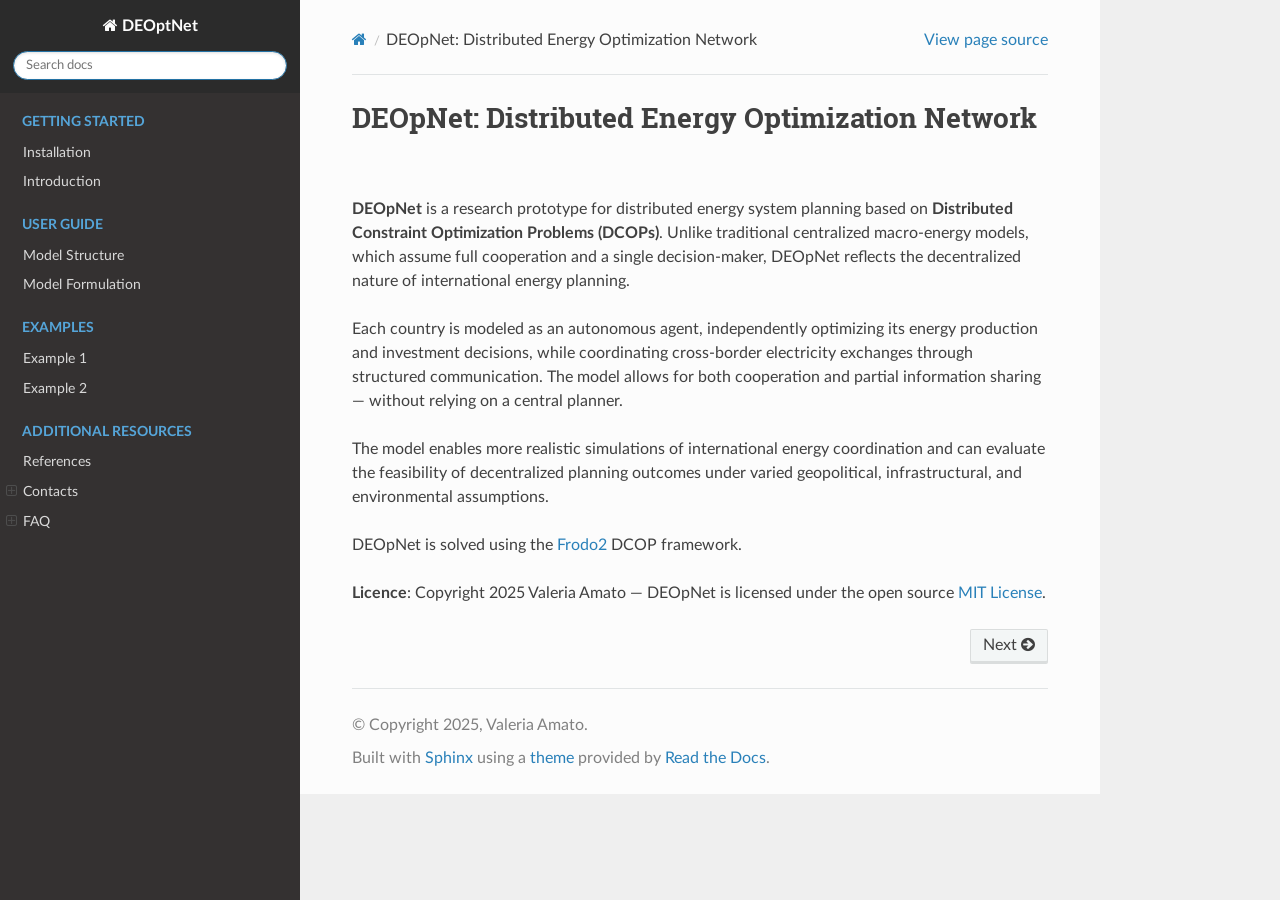
==== commit 86913f9c: "index contents completed" ====
--- a/docs/_build/html/index.html
+++ b/docs/_build/html/index.html
@@ -20,7 +20,7 @@
     <script src="_static/js/theme.js"></script>
     <link rel="index" title="Index" href="genindex.html" />
     <link rel="search" title="Search" href="search.html" />
-    <link rel="next" title="Introduction" href="getting-started/Introduction.html" /> 
+    <link rel="next" title="Installation" href="getting-started/Installation.html" /> 
 </head>
 
 <body class="wy-body-for-nav"> 
@@ -44,8 +44,33 @@
         </div><div class="wy-menu wy-menu-vertical" data-spy="affix" role="navigation" aria-label="Navigation menu">
               <p class="caption" role="heading"><span class="caption-text">Getting Started</span></p>
 <ul>
+<li class="toctree-l1"><a class="reference internal" href="getting-started/Installation.html">Installation</a></li>
 <li class="toctree-l1"><a class="reference internal" href="getting-started/Introduction.html">Introduction</a></li>
-<li class="toctree-l1"><a class="reference internal" href="getting-started/Installation.html">Installation</a></li>
+</ul>
+<p class="caption" role="heading"><span class="caption-text">User Guide</span></p>
+<ul>
+<li class="toctree-l1"><a class="reference internal" href="user-guide/Model-Structure.html">Model Structure</a></li>
+<li class="toctree-l1"><a class="reference internal" href="user-guide/Model-Formulation.html">Model Formulation</a></li>
+</ul>
+<p class="caption" role="heading"><span class="caption-text">Examples</span></p>
+<ul>
+<li class="toctree-l1"><a class="reference internal" href="examples/Example-1.html">Example 1</a></li>
+<li class="toctree-l1"><a class="reference internal" href="examples/Example-2.html">Example 2</a></li>
+</ul>
+<p class="caption" role="heading"><span class="caption-text">Additional Resources</span></p>
+<ul>
+<li class="toctree-l1"><a class="reference internal" href="References.html">References</a></li>
+<li class="toctree-l1"><a class="reference internal" href="Contacts.html">Contacts</a><ul>
+<li class="toctree-l2"><a class="reference internal" href="Contacts.html#contact-information">Contact Information</a></li>
+</ul>
+</li>
+<li class="toctree-l1"><a class="reference internal" href="FAQ.html">FAQ</a><ul>
+<li class="toctree-l2"><a class="reference internal" href="FAQ.html#what-is-this-project-about">What is this project about?</a></li>
+<li class="toctree-l2"><a class="reference internal" href="FAQ.html#how-can-i-contribute">How can I contribute?</a></li>
+<li class="toctree-l2"><a class="reference internal" href="FAQ.html#where-can-i-find-the-documentation">Where can I find the documentation?</a></li>
+<li class="toctree-l2"><a class="reference internal" href="FAQ.html#who-maintains-this-project">Who maintains this project?</a></li>
+</ul>
+</li>
 </ul>
 
         </div>
@@ -88,6 +113,12 @@
 <p>DEOpNet is solved using the <a class="reference external" href="https://frodo-ai.tech/">Frodo2</a> DCOP framework.</p>
 <div class="toctree-wrapper compound">
 </div>
+<div class="toctree-wrapper compound">
+</div>
+<div class="toctree-wrapper compound">
+</div>
+<div class="toctree-wrapper compound">
+</div>
 <p><strong>Licence</strong>: Copyright 2025 Valeria Amato — DEOpNet is licensed under the open source <a class="reference external" href="https://github.com/PyPSA/PyPSA/blob/master/LICENSE.txt">MIT License</a>.</p>
 </section>
 
@@ -95,7 +126,7 @@
            </div>
           </div>
           <footer><div class="rst-footer-buttons" role="navigation" aria-label="Footer">
-        <a href="getting-started/Introduction.html" class="btn btn-neutral float-right" title="Introduction" accesskey="n" rel="next">Next <span class="fa fa-arrow-circle-right" aria-hidden="true"></span></a>
+        <a href="getting-started/Installation.html" class="btn btn-neutral float-right" title="Installation" accesskey="n" rel="next">Next <span class="fa fa-arrow-circle-right" aria-hidden="true"></span></a>
     </div>
 
   <hr/>
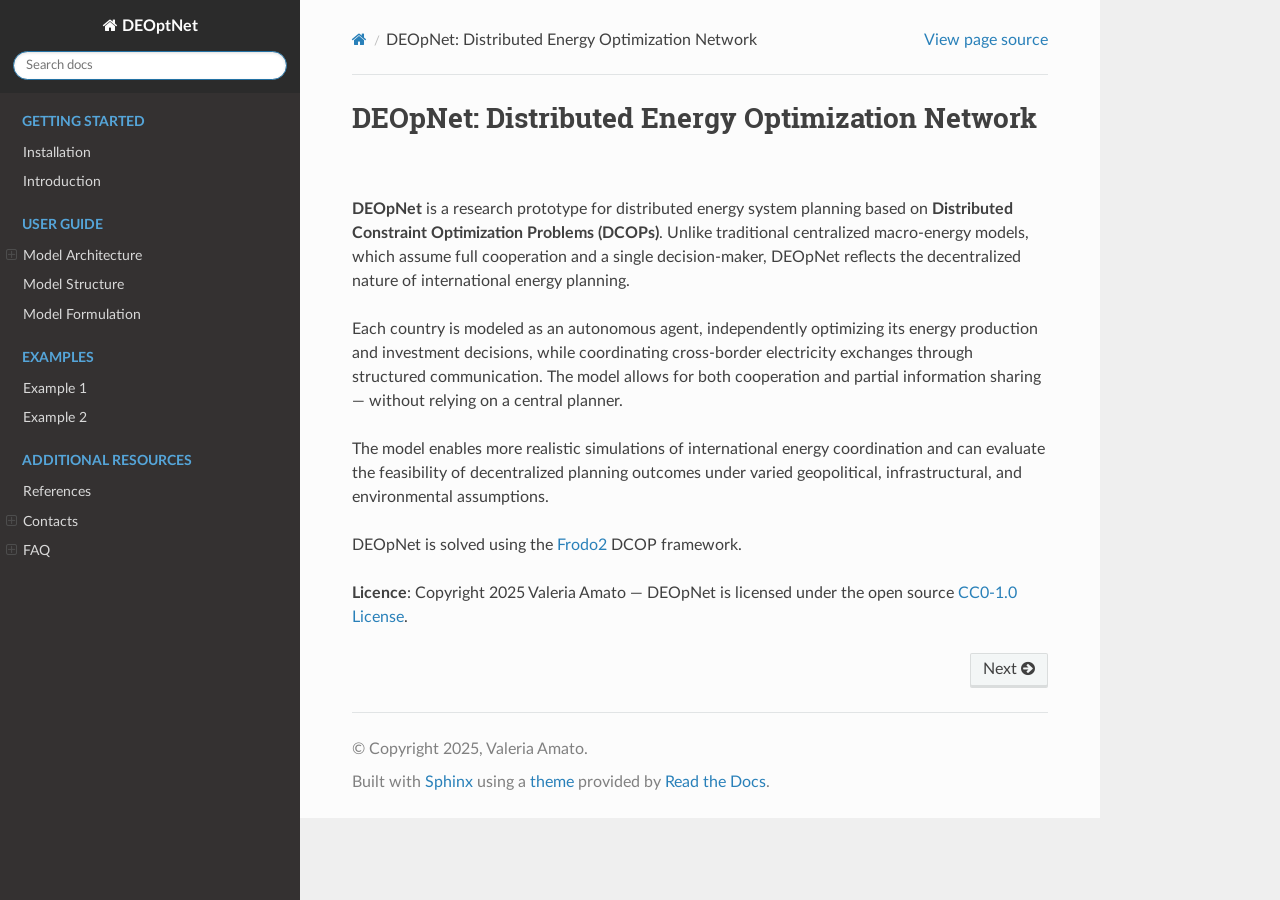
==== commit e37220e4: "docs for brief model architecture" ====
--- a/docs/_build/html/index.html
+++ b/docs/_build/html/index.html
@@ -49,6 +49,14 @@
 </ul>
 <p class="caption" role="heading"><span class="caption-text">User Guide</span></p>
 <ul>
+<li class="toctree-l1"><a class="reference internal" href="user-guide/Model-Architecture.html">Model Architecture</a><ul>
+<li class="toctree-l2"><a class="reference internal" href="user-guide/Model-Architecture.html#translation">translation</a><ul>
+<li class="toctree-l3"><a class="reference internal" href="user-guide/Model-Architecture.html#parsers">parsers</a></li>
+</ul>
+</li>
+<li class="toctree-l2"><a class="reference internal" href="user-guide/Model-Architecture.html#resources">resources</a></li>
+</ul>
+</li>
 <li class="toctree-l1"><a class="reference internal" href="user-guide/Model-Structure.html">Model Structure</a></li>
 <li class="toctree-l1"><a class="reference internal" href="user-guide/Model-Formulation.html">Model Formulation</a></li>
 </ul>
@@ -119,7 +127,7 @@
 </div>
 <div class="toctree-wrapper compound">
 </div>
-<p><strong>Licence</strong>: Copyright 2025 Valeria Amato — DEOpNet is licensed under the open source <a class="reference external" href="https://github.com/PyPSA/PyPSA/blob/master/LICENSE.txt">MIT License</a>.</p>
+<p><strong>Licence</strong>: Copyright 2025 Valeria Amato — DEOpNet is licensed under the open source <a class="reference external" href="https://creativecommons.org/publicdomain/zero/1.0/">CC0-1.0 License</a>.</p>
 </section>
 
 
